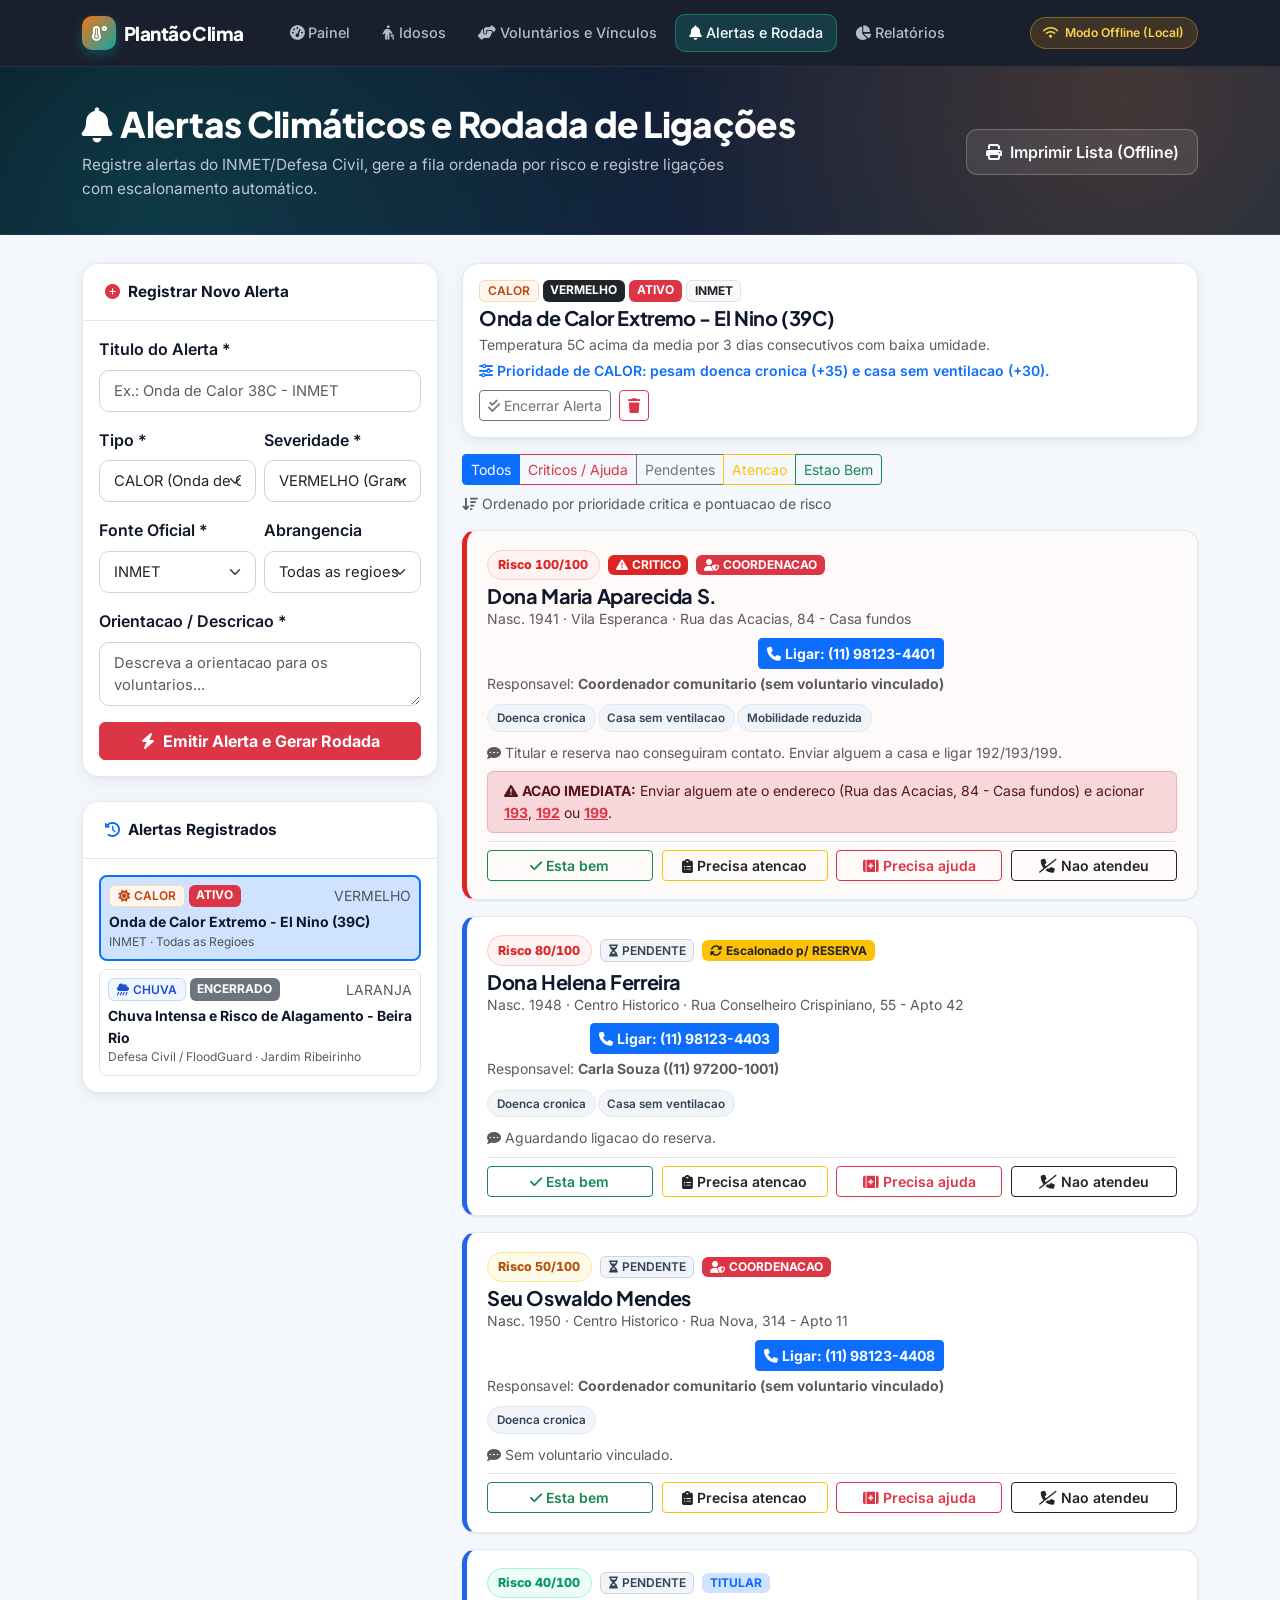
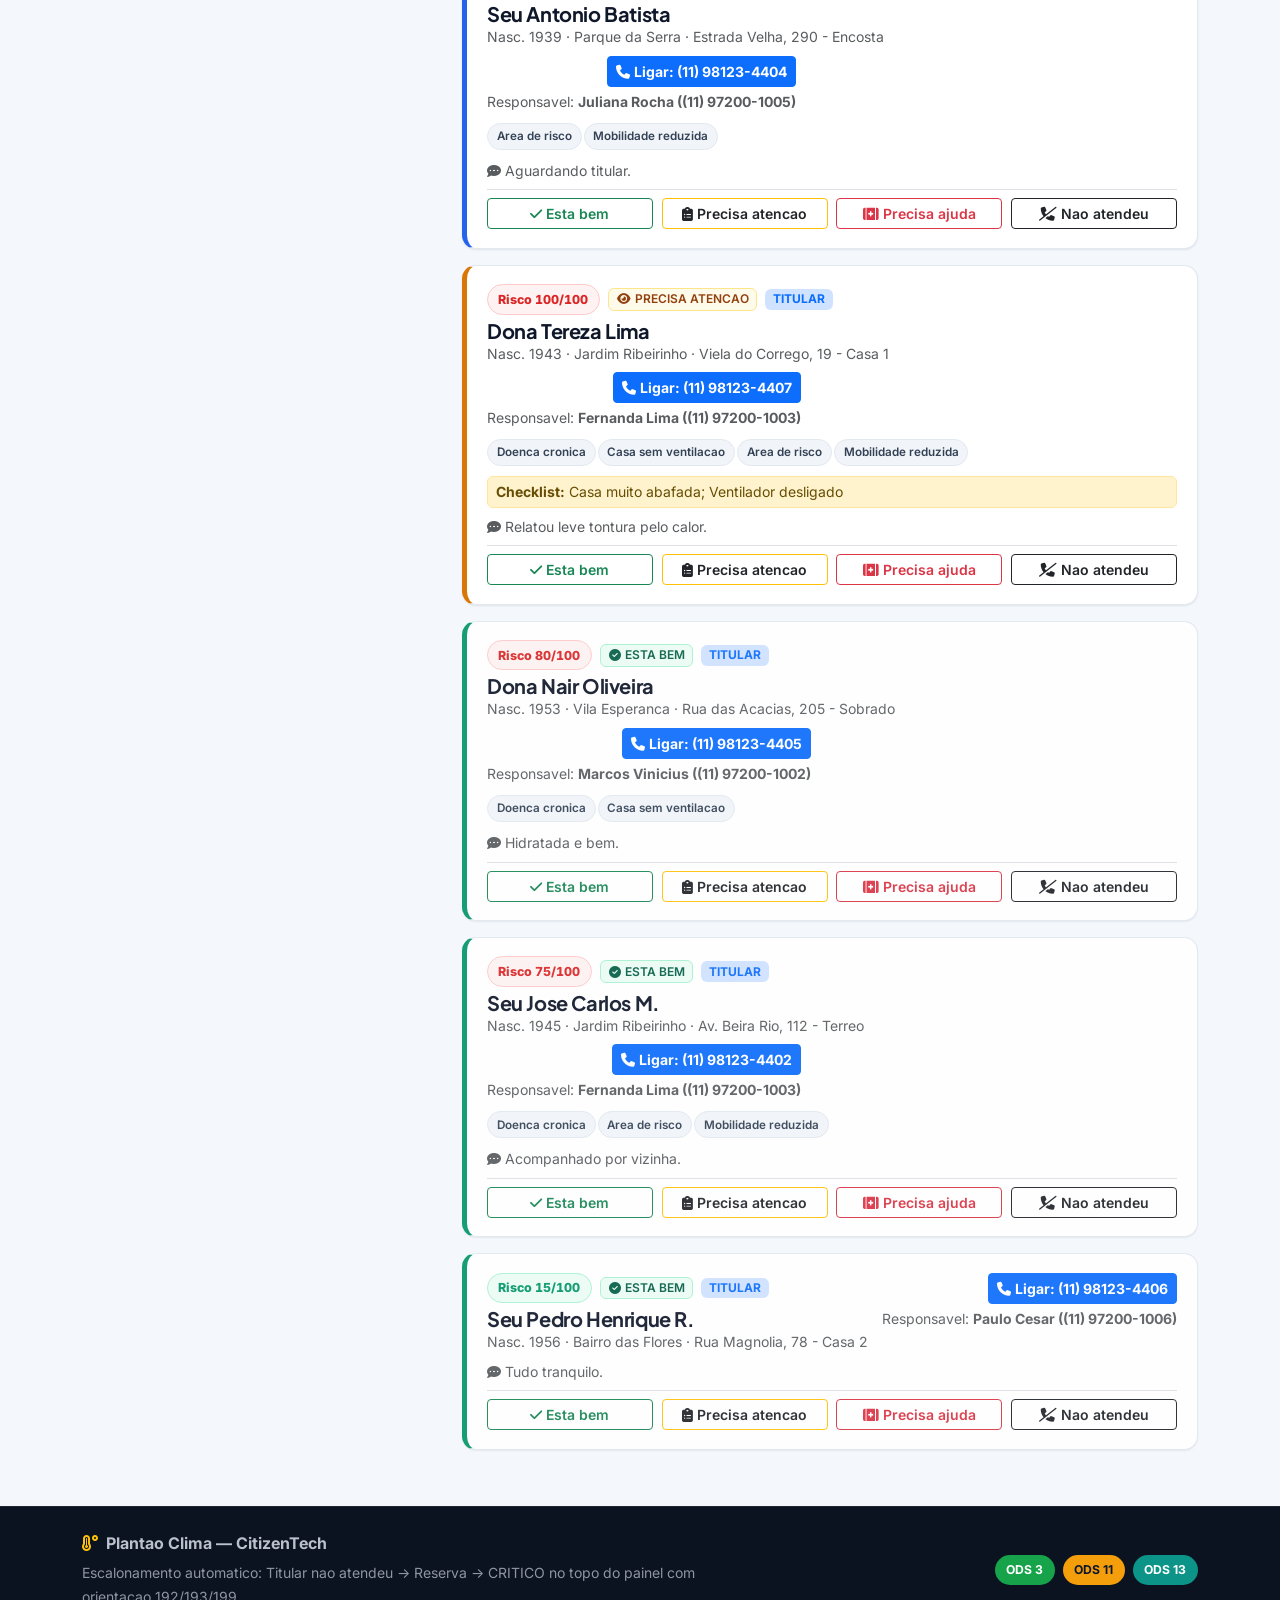
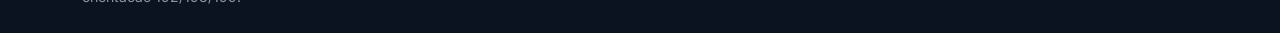
==== web/alertas.html @ 48aa3c32 "feat: MVP Plantao Clima (CitizenTech - Java 17 + JDBC + H2 + Web responsiva)" ====
<!DOCTYPE html>
<html lang="pt-BR">
<head>
    <meta charset="UTF-8">
    <meta name="viewport" content="width=device-width, initial-scale=1.0">
    <title>Alertas e Rodada de Ligações — Plantão Clima</title>
    <link rel="preconnect" href="https://fonts.googleapis.com">
    <link rel="preconnect" href="https://fonts.gstatic.com" crossorigin>
    <link href="https://fonts.googleapis.com/css2?family=Inter:wght@400;500;600;700&family=Plus+Jakarta+Sans:wght@700;800&display=swap" rel="stylesheet">
    <link href="https://cdn.jsdelivr.net/npm/bootstrap@5.3.3/dist/css/bootstrap.min.css" rel="stylesheet">
    <link href="https://cdnjs.cloudflare.com/ajax/libs/font-awesome/6.5.2/css/all.min.css" rel="stylesheet">
    <link href="css/styles.css" rel="stylesheet">
</head>
<body>
    <header>
        <nav class="navbar navbar-expand-lg navbar-dark pc-navbar sticky-top" aria-label="Navegação principal">
            <div class="container">
                <a class="navbar-brand d-flex align-items-center gap-2" href="index.html">
                    <span class="brand-mark"><i class="fas fa-temperature-high"></i></span>
                    <span>Plantão Clima</span>
                </a>
                <button class="navbar-toggler" type="button" data-bs-toggle="collapse" data-bs-target="#mainNav" aria-controls="mainNav" aria-expanded="false" aria-label="Abrir menu">
                    <span class="navbar-toggler-icon"></span>
                </button>
                <div class="collapse navbar-collapse" id="mainNav">
                    <ul class="navbar-nav me-auto ms-lg-3 gap-1">
                        <li class="nav-item"><a class="nav-link" href="index.html"><i class="fas fa-gauge-high me-1"></i>Painel</a></li>
                        <li class="nav-item"><a class="nav-link" href="idosos.html"><i class="fas fa-person-cane me-1"></i>Idosos</a></li>
                        <li class="nav-item"><a class="nav-link" href="voluntarios.html"><i class="fas fa-hands-helping me-1"></i>Voluntários e Vínculos</a></li>
                        <li class="nav-item"><a class="nav-link active" href="alertas.html"><i class="fas fa-bell me-1"></i>Alertas e Rodada</a></li>
                        <li class="nav-item"><a class="nav-link" href="relatorios.html"><i class="fas fa-chart-pie me-1"></i>Relatórios</a></li>
                    </ul>
                    <span id="connectionStatus" class="connection-pill offline mt-2 mt-lg-0">
                        <i class="fas fa-circle-notch fa-spin"></i> Conectando...
                    </span>
                </div>
            </div>
        </nav>
    </header>

    <section class="pc-page-header">
        <div class="container">
            <div class="d-flex flex-wrap justify-content-between align-items-center gap-3">
                <div>
                    <h1><i class="fas fa-bell me-2"></i>Alertas Climáticos e Rodada de Ligações</h1>
                    <p>Registre alertas do INMET/Defesa Civil, gere a fila ordenada por risco e registre ligações com escalonamento automático.</p>
                </div>
                <button type="button" class="btn btn-pc-ghost no-print" onclick="window.print()">
                    <i class="fas fa-print me-2"></i>Imprimir Lista (Offline)
                </button>
            </div>
        </div>
    </section>

    <main class="container">
        <div id="feedbackAlertas" class="feedback-zone"></div>

        <div class="row g-4">
            <!-- Coluna Esquerda: Criar Alerta + Historico de Alertas -->
            <aside class="col-lg-4 no-print" aria-label="Cadastro e selecao de alertas">
                <div class="pc-card mb-4">
                    <div class="pc-card-header">
                        <span><i class="fas fa-plus-circle text-danger me-2"></i>Registrar Novo Alerta</span>
                    </div>
                    <form id="formAlerta" class="p-3" novalidate>
                        <div class="mb-3">
                            <label for="alertaTitulo" class="form-label fw-semibold">Titulo do Alerta *</label>
                            <input type="text" class="form-control" id="alertaTitulo" required minlength="5" placeholder="Ex.: Onda de Calor 38C - INMET">
                            <div class="invalid-feedback">Informe um titulo (minimo 5 caracteres).</div>
                        </div>

                        <div class="row g-2 mb-3">
                            <div class="col-6">
                                <label for="alertaTipo" class="form-label fw-semibold">Tipo *</label>
                                <select class="form-select" id="alertaTipo" required>
                                    <option value="CALOR">CALOR (Onda de Calor)</option>
                                    <option value="CHUVA">CHUVA (Chuva Forte)</option>
                                </select>
                            </div>
                            <div class="col-6">
                                <label for="alertaSeveridade" class="form-label fw-semibold">Severidade *</label>
                                <select class="form-select" id="alertaSeveridade" required>
                                    <option value="VERMELHO">VERMELHO (Grande Perigo)</option>
                                    <option value="LARANJA">LARANJA (Perigo)</option>
                                    <option value="AMARELO">AMARELO (Perigo Potencial)</option>
                                </select>
                            </div>
                        </div>

                        <div class="row g-2 mb-3">
                            <div class="col-6">
                                <label for="alertaFonte" class="form-label fw-semibold">Fonte Oficial *</label>
                                <select class="form-select" id="alertaFonte" required>
                                    <option value="INMET">INMET</option>
                                    <option value="Defesa Civil">Defesa Civil</option>
                                    <option value="CEMADEN">CEMADEN</option>
                                    <option value="Defesa Civil / FloodGuard">FloodGuard / Sensores</option>
                                </select>
                            </div>
                            <div class="col-6">
                                <label for="alertaRegiao" class="form-label fw-semibold">Abrangencia</label>
                                <select class="form-select" id="alertaRegiao">
                                    <option value="">Todas as regioes</option>
                                </select>
                            </div>
                        </div>

                        <div class="mb-3">
                            <label for="alertaDescricao" class="form-label fw-semibold">Orientacao / Descricao *</label>
                            <textarea class="form-control" id="alertaDescricao" rows="2" required minlength="10" placeholder="Descreva a orientacao para os voluntarios..."></textarea>
                            <div class="invalid-feedback">Informe a descricao (minimo 10 caracteres).</div>
                        </div>

                        <button type="submit" class="btn btn-danger w-100 fw-bold">
                            <i class="fas fa-bolt me-2"></i>Emitir Alerta e Gerar Rodada
                        </button>
                    </form>
                </div>

                <div class="pc-card">
                    <div class="pc-card-header">
                        <span><i class="fas fa-clock-rotate-left me-2 text-primary"></i>Alertas Registrados</span>
                    </div>
                    <div id="listaAlertas" class="p-3 d-flex flex-column gap-2">
                        <div class="text-muted text-center py-3">Carregando alertas...</div>
                    </div>
                </div>
            </aside>

            <!-- Coluna Principal: Rodada de Ligacoes -->
            <section class="col-lg-8" aria-label="Rodada de ligacoes ordenada por risco">
                <div class="pc-card mb-3 p-3" id="cabecalhoRodada">
                    <div class="text-muted">Selecione um alerta para visualizar a rodada de ligacoes.</div>
                </div>

                <div class="d-flex flex-wrap justify-content-between align-items-center gap-2 mb-3 no-print">
                    <div class="btn-group btn-group-sm" role="group" aria-label="Filtro de status da rodada">
                        <button type="button" class="btn btn-outline-primary active" data-filtro="TODOS">Todos</button>
                        <button type="button" class="btn btn-outline-danger" data-filtro="CRITICOS">Criticos / Ajuda</button>
                        <button type="button" class="btn btn-outline-secondary" data-filtro="PENDENTE">Pendentes</button>
                        <button type="button" class="btn btn-outline-warning" data-filtro="PRECISA_ATENCAO">Atencao</button>
                        <button type="button" class="btn btn-outline-success" data-filtro="ESTA_BEM">Estao Bem</button>
                    </div>
                    <small class="text-muted"><i class="fas fa-arrow-down-wide-short me-1"></i>Ordenado por prioridade critica e pontuacao de risco</small>
                </div>

                <!-- Cabecalho exclusivo para impressao offline -->
                <div class="print-only mb-3 p-2 border border-dark rounded">
                    <strong>PLANTAO CLIMA — LISTA IMPRESSA PARA RODADA OFFLINE (SEM INTERNET)</strong><br>
                    <small>Emergencias: SAMU 192 | Bombeiros 193 | Defesa Civil 199 · Marque a situacao a caneta e atualize no painel assim que voltar a conexao.</small>
                </div>

                <div id="listaRodada" class="d-flex flex-column gap-3">
                    <div class="pc-card p-4 text-center text-muted">Carregando rodada de ligacoes...</div>
                </div>
            </section>
        </div>
    </main>

    <!-- Modal Checklist: Precisa de Atencao (Calor ou Chuva) -->
    <div class="modal fade" id="modalChecklist" tabindex="-1" aria-hidden="true">
        <div class="modal-dialog modal-dialog-centered">
            <div class="modal-content">
                <div class="modal-header bg-warning-subtle">
                    <h5 class="modal-title fw-bold" id="modalChecklistTitulo">
                        <i class="fas fa-clipboard-check text-warning me-2"></i>Checklist de Orientacao
                    </h5>
                    <button type="button" class="btn-close" data-bs-dismiss="modal" aria-label="Fechar"></button>
                </div>
                <form id="formChecklist">
                    <div class="modal-body">
                        <input type="hidden" id="chkIdChecagem">
                        <p class="small text-muted mb-3" id="chkSubtitulo"></p>
                        <div id="chkItensContainer" class="mb-3"></div>
                        <div class="mb-2">
                            <label for="chkObs" class="form-label fw-semibold">Observacao da ligacao</label>
                            <textarea class="form-control" id="chkObs" rows="2" placeholder="Ex.: Orientado a beber agua fresca; retornaremos em 1 hora."></textarea>
                        </div>
                    </div>
                    <div class="modal-footer">
                        <button type="button" class="btn btn-outline-secondary" data-bs-dismiss="modal">Cancelar</button>
                        <button type="submit" class="btn btn-warning fw-bold">Registrar "Precisa de Atencao"</button>
                    </div>
                </form>
            </div>
        </div>
    </div>

    <!-- Modal Emergencia: Precisa de Ajuda (192 / 193 / 199) -->
    <div class="modal fade" id="modalAjuda" tabindex="-1" aria-hidden="true">
        <div class="modal-dialog modal-dialog-centered">
            <div class="modal-content border-danger border-2">
                <div class="modal-header bg-danger text-white">
                    <h5 class="modal-title fw-bold">
                        <i class="fas fa-kit-medical me-2"></i>EMERGENCIA — Acione Ajuda Imediata
                    </h5>
                    <button type="button" class="btn-close btn-close-white" data-bs-dismiss="modal" aria-label="Fechar"></button>
                </div>
                <form id="formAjuda">
                    <div class="modal-body">
                        <input type="hidden" id="ajudaIdChecagem">
                        <div class="alert alert-danger fw-semibold">
                            Se o idoso relata falta de ar, dor no peito, desmaio, confusao mental ou agua entrando em casa, ligue agora:
                        </div>
                        <div class="d-grid gap-2 mb-3">
                            <a href="tel:192" class="btn btn-danger btn-lg fw-bold"><i class="fas fa-ambulance me-2"></i>LIGAR 192 — SAMU (Emergencia Medica)</a>
                            <a href="tel:193" class="btn btn-warning btn-lg fw-bold text-dark"><i class="fas fa-fire-extinguisher me-2"></i>LIGAR 193 — Corpo de Bombeiros</a>
                            <a href="tel:199" class="btn btn-dark btn-lg fw-bold"><i class="fas fa-shield-halved me-2"></i>LIGAR 199 — Defesa Civil</a>
                        </div>
                        <p class="small mb-2" id="ajudaEnderecoResumo"></p>
                        <div class="mb-2">
                            <label for="ajudaObs" class="form-label fw-semibold">Descreva o ocorrido para a coordenacao *</label>
                            <textarea class="form-control" id="ajudaObs" rows="2" required placeholder="Ex.: Relatou tontura forte e falta de ar; SAMU 192 acionado."></textarea>
                        </div>
                    </div>
                    <div class="modal-footer">
                        <button type="button" class="btn btn-outline-secondary" data-bs-dismiss="modal">Voltar</button>
                        <button type="submit" class="btn btn-danger fw-bold">Confirmar Registro de Ajuda</button>
                    </div>
                </form>
            </div>
        </div>
    </div>

    <footer class="pc-footer py-4">
        <div class="container">
            <div class="row g-3 align-items-center">
                <div class="col-md-7">
                    <div class="fw-bold mb-1"><i class="fas fa-temperature-high text-warning me-2"></i>Plantao Clima — CitizenTech</div>
                    <small class="opacity-75">Escalonamento automatico: Titular nao atendeu &rarr; Reserva &rarr; CRITICO no topo do painel com orientacao 192/193/199.</small>
                </div>
                <div class="col-md-5 text-md-end d-flex flex-wrap gap-2 justify-content-md-end">
                    <span class="ods-badge ods-3">ODS 3</span>
                    <span class="ods-badge ods-11">ODS 11</span>
                    <span class="ods-badge ods-13">ODS 13</span>
                </div>
            </div>
        </div>
    </footer>

    <script src="https://cdn.jsdelivr.net/npm/bootstrap@5.3.3/dist/js/bootstrap.bundle.min.js"></script>
    <script src="js/api.js"></script>
    <script src="js/alertas.js"></script>
</body>
</html>
---- web/css/styles.css ----
/* ==========================================================================
   Plantão Clima — CitizenTech Design System (Modern CivicTech UI)
   Tipografia: Plus Jakarta Sans + Inter | Layout Responsivo + Impressão Offline
   ========================================================================== */

:root {
    --pc-bg: #f4f7fb;
    --pc-surface: #ffffff;
    --pc-surface-soft: #f8fafc;
    --pc-border: #e2e8f0;
    --pc-border-strong: #cbd5e1;

    --pc-slate-950: #0b1220;
    --pc-slate-900: #0f172a;
    --pc-slate-800: #1e293b;
    --pc-slate-700: #334155;
    --pc-slate-500: #64748b;
    --pc-slate-400: #94a3b8;

    --pc-brand: #0ea5a4;
    --pc-brand-dark: #0f766e;
    --pc-brand-soft: #ccfbf1;

    --pc-accent: #2563eb;
    --pc-accent-soft: #eff6ff;

    --pc-heat: #ea580c;
    --pc-heat-bg: #fff7ed;
    --pc-heat-border: #fed7aa;

    --pc-rain: #2563eb;
    --pc-rain-bg: #eff6ff;
    --pc-rain-border: #bfdbfe;

    --pc-critical: #dc2626;
    --pc-critical-dark: #991b1b;
    --pc-critical-bg: #fef2f2;
    --pc-critical-border: #fecaca;

    --pc-ok: #059669;
    --pc-ok-bg: #ecfdf5;
    --pc-ok-border: #a7f3d0;

    --pc-warn: #d97706;
    --pc-warn-bg: #fffbeb;
    --pc-warn-border: #fde68a;

    --pc-radius: 16px;
    --pc-radius-sm: 10px;
    --pc-shadow-sm: 0 1px 2px rgba(15, 23, 42, 0.05), 0 1px 3px rgba(15, 23, 42, 0.04);
    --pc-shadow: 0 4px 18px rgba(15, 23, 42, 0.06), 0 1px 3px rgba(15, 23, 42, 0.04);
    --pc-shadow-hover: 0 12px 28px rgba(15, 23, 42, 0.10), 0 2px 6px rgba(15, 23, 42, 0.05);
}

* {
    box-sizing: border-box;
}

body {
    font-family: 'Inter', -apple-system, BlinkMacSystemFont, 'Segoe UI', Roboto, sans-serif;
    background-color: var(--pc-bg);
    color: var(--pc-slate-900);
    min-height: 100vh;
    display: flex;
    flex-direction: column;
    line-height: 1.55;
    -webkit-font-smoothing: antialiased;
}

h1, h2, h3, h4, h5, .navbar-brand, .kpi-value {
    font-family: 'Plus Jakarta Sans', 'Inter', -apple-system, sans-serif;
    letter-spacing: -0.02em;
}

main {
    flex: 1;
}

/* ==========================================================================
   NAVBAR — Dark Slate Glass
   ========================================================================== */
.pc-navbar {
    background: rgba(11, 18, 32, 0.94);
    backdrop-filter: blur(12px);
    -webkit-backdrop-filter: blur(12px);
    border-bottom: 1px solid rgba(255, 255, 255, 0.08);
    padding: 0.7rem 0;
}

.pc-navbar .navbar-brand {
    font-weight: 800;
    font-size: 1.18rem;
    color: #ffffff !important;
    letter-spacing: -0.03em;
}

.brand-mark {
    width: 34px;
    height: 34px;
    border-radius: 10px;
    background: linear-gradient(135deg, #f97316 0%, #0ea5a4 100%);
    display: inline-flex;
    align-items: center;
    justify-content: center;
    color: #ffffff;
    font-size: 0.95rem;
    box-shadow: 0 4px 12px rgba(14, 165, 164, 0.35);
}

.pc-navbar .nav-link {
    color: rgba(226, 232, 240, 0.78) !important;
    font-weight: 500;
    font-size: 0.9rem;
    border-radius: 10px;
    padding: 0.48rem 0.88rem !important;
    transition: all 0.18s ease;
}

.pc-navbar .nav-link:hover {
    color: #ffffff !important;
    background-color: rgba(255, 255, 255, 0.08);
}

.pc-navbar .nav-link.active {
    color: #ffffff !important;
    background: rgba(14, 165, 164, 0.22);
    box-shadow: inset 0 0 0 1px rgba(45, 212, 191, 0.35);
}

/* Status Pill */
.connection-pill {
    font-size: 0.76rem;
    font-weight: 600;
    padding: 0.34rem 0.8rem;
    border-radius: 999px;
    display: inline-flex;
    align-items: center;
    gap: 0.42rem;
    white-space: nowrap;
}

.connection-pill.online {
    background: rgba(16, 185, 129, 0.14);
    color: #6ee7b7;
    border: 1px solid rgba(52, 211, 153, 0.35);
}

.connection-pill.offline {
    background: rgba(245, 158, 11, 0.16);
    color: #fcd34d;
    border: 1px solid rgba(251, 191, 36, 0.35);
}

/* ==========================================================================
   HERO / HEADER — Atmospheric Dark Climate-Tech
   ========================================================================== */
.pc-page-header {
    background:
        radial-gradient(circle at 88% 18%, rgba(249, 115, 22, 0.22) 0%, transparent 42%),
        radial-gradient(circle at 12% 85%, rgba(14, 165, 164, 0.24) 0%, transparent 46%),
        linear-gradient(135deg, #0b1220 0%, #13223b 58%, #0f2942 100%);
    color: #ffffff;
    padding: 2.25rem 0 2.1rem;
    margin-bottom: 1.75rem;
    border-bottom: 1px solid rgba(255, 255, 255, 0.08);
}

.pc-hero-pill {
    display: inline-flex;
    align-items: center;
    gap: 0.45rem;
    font-size: 0.76rem;
    font-weight: 600;
    color: #99f6e4;
    background: rgba(14, 165, 164, 0.16);
    border: 1px solid rgba(45, 212, 191, 0.32);
    padding: 0.32rem 0.78rem;
    border-radius: 999px;
    margin-bottom: 0.85rem;
}

.pc-page-header h1 {
    font-weight: 800;
    font-size: clamp(1.55rem, 2.8vw, 2.2rem);
    margin-bottom: 0.45rem;
    line-height: 1.2;
}

.pc-page-header p {
    color: rgba(226, 232, 240, 0.82);
    font-size: 0.96rem;
    margin-bottom: 0;
    max-width: 660px;
}

/* Botões refinados */
.btn-pc-primary {
    background: linear-gradient(135deg, #0ea5a4 0%, #0d9488 100%);
    color: #ffffff;
    border: none;
    font-weight: 700;
    border-radius: 11px;
    padding: 0.62rem 1.2rem;
    box-shadow: 0 6px 18px rgba(14, 165, 164, 0.28);
    transition: transform 0.16s ease, box-shadow 0.16s ease;
}

.btn-pc-primary:hover {
    color: #ffffff;
    transform: translateY(-1px);
    box-shadow: 0 8px 22px rgba(14, 165, 164, 0.38);
}

.btn-pc-ghost {
    background: rgba(255, 255, 255, 0.09);
    color: #f8fafc;
    border: 1px solid rgba(255, 255, 255, 0.22);
    font-weight: 600;
    border-radius: 11px;
    padding: 0.62rem 1.15rem;
    transition: background-color 0.16s ease;
}

.btn-pc-ghost:hover {
    background: rgba(255, 255, 255, 0.16);
    color: #ffffff;
}

/* ==========================================================================
   CARDS & SURFACES
   ========================================================================== */
.pc-card {
    background: var(--pc-surface);
    border: 1px solid var(--pc-border);
    border-radius: var(--pc-radius);
    box-shadow: var(--pc-shadow);
    overflow: hidden;
}

.pc-card-header {
    padding: 1rem 1.35rem;
    border-bottom: 1px solid var(--pc-border);
    background: #ffffff;
    font-weight: 700;
    font-size: 0.96rem;
    color: var(--pc-slate-900);
    display: flex;
    align-items: center;
    justify-content: space-between;
    gap: 0.75rem;
    flex-wrap: wrap;
}

/* ==========================================================================
   BANNER CRÍTICO — Elegante, compacto, alto impacto sem poluição visual
   ========================================================================== */
.critical-panel {
    background: var(--pc-surface);
    border: 1px solid var(--pc-critical-border);
    border-left: 5px solid var(--pc-critical);
    border-radius: var(--pc-radius);
    box-shadow: 0 8px 28px rgba(220, 38, 38, 0.10);
    overflow: hidden;
}

.critical-panel-head {
    background: linear-gradient(90deg, #fef2f2 0%, #fff7f7 100%);
    border-bottom: 1px solid var(--pc-critical-border);
    padding: 0.95rem 1.35rem;
    display: flex;
    flex-wrap: wrap;
    justify-content: space-between;
    align-items: center;
    gap: 0.85rem;
}

.pulse-dot {
    width: 10px;
    height: 10px;
    border-radius: 50%;
    background: var(--pc-critical);
    display: inline-block;
    box-shadow: 0 0 0 0 rgba(220, 38, 38, 0.65);
    animation: criticalPulse 1.8s infinite;
}

@keyframes criticalPulse {
    0% { box-shadow: 0 0 0 0 rgba(220, 38, 38, 0.65); }
    70% { box-shadow: 0 0 0 9px rgba(220, 38, 38, 0); }
    100% { box-shadow: 0 0 0 0 rgba(220, 38, 38, 0); }
}

.critical-case-row {
    background: #fffafa;
    border: 1px solid #fee2e2;
    border-radius: 12px;
    padding: 1rem 1.15rem;
    transition: border-color 0.18s ease, box-shadow 0.18s ease;
}

.critical-case-row:hover {
    border-color: #fca5a5;
    box-shadow: 0 4px 14px rgba(220, 38, 38, 0.08);
}

.emergency-pill {
    font-size: 0.8rem;
    font-weight: 700;
    padding: 0.42rem 0.8rem;
    border-radius: 9px;
    display: inline-flex;
    align-items: center;
    gap: 0.38rem;
    text-decoration: none;
    transition: transform 0.15s ease;
}

.emergency-pill:hover {
    transform: translateY(-1px);
}

.emergency-pill.samu {
    background: #dc2626;
    color: #ffffff;
}

.emergency-pill.bombeiros {
    background: #f59e0b;
    color: #111827;
}

.emergency-pill.defesa {
    background: #1e293b;
    color: #ffffff;
}

/* ==========================================================================
   KPI BENTO CARDS
   ========================================================================== */
.kpi-card {
    background: var(--pc-surface);
    border: 1px solid var(--pc-border);
    border-radius: var(--pc-radius);
    padding: 1.15rem 1.25rem;
    box-shadow: var(--pc-shadow-sm);
    height: 100%;
    position: relative;
    transition: transform 0.2s ease, box-shadow 0.2s ease, border-color 0.2s ease;
}

.kpi-card:hover {
    transform: translateY(-3px);
    box-shadow: var(--pc-shadow-hover);
    border-color: var(--pc-border-strong);
}

.kpi-label {
    font-size: 0.75rem;
    font-weight: 700;
    text-transform: uppercase;
    letter-spacing: 0.04em;
    color: var(--pc-slate-500);
    margin-bottom: 0.35rem;
}

.kpi-value {
    font-size: 1.85rem;
    font-weight: 800;
    line-height: 1.1;
    font-variant-numeric: tabular-nums;
    margin-bottom: 0.25rem;
}

.kpi-sub {
    font-size: 0.78rem;
    color: var(--pc-slate-500);
}

.kpi-icon {
    width: 42px;
    height: 42px;
    border-radius: 12px;
    display: flex;
    align-items: center;
    justify-content: center;
    font-size: 1.1rem;
    flex-shrink: 0;
}

/* ==========================================================================
   MAPA TERRITORIAL DE RISCO (Módulo FloodGuard)
   ========================================================================== */
.region-grid {
    display: grid;
    grid-template-columns: repeat(auto-fill, minmax(215px, 1fr));
    gap: 0.9rem;
}

.region-tile {
    background: #ffffff;
    border-radius: 14px;
    padding: 1rem;
    border: 1px solid var(--pc-border);
    border-top: 4px solid var(--pc-ok);
    cursor: pointer;
    transition: transform 0.18s ease, box-shadow 0.18s ease, border-color 0.18s ease;
}

.region-tile:hover {
    transform: translateY(-3px);
    box-shadow: var(--pc-shadow-hover);
}

.region-tile.level-critical {
    border-top-color: var(--pc-critical);
    background: linear-gradient(180deg, #fff8f8 0%, #ffffff 45%);
}

.region-tile.level-warning {
    border-top-color: var(--pc-warn);
    background: linear-gradient(180deg, #fffdf5 0%, #ffffff 45%);
}

.region-tile.level-safe {
    border-top-color: var(--pc-ok);
    background: linear-gradient(180deg, #f4fdf9 0%, #ffffff 45%);
}

/* ==========================================================================
   BADGES, TAGS E PILLS
   ========================================================================== */
.badge-calor {
    background-color: var(--pc-heat-bg);
    color: #c2410c;
    border: 1px solid var(--pc-heat-border);
    font-weight: 600;
}

.badge-chuva {
    background-color: var(--pc-rain-bg);
    color: #1d4ed8;
    border: 1px solid var(--pc-rain-border);
    font-weight: 600;
}

.badge-critico {
    background-color: var(--pc-critical);
    color: #ffffff;
    font-weight: 700;
}

.badge-ajuda {
    background-color: #ea580c;
    color: #ffffff;
    font-weight: 700;
}

.badge-atencao {
    background-color: var(--pc-warn-bg);
    color: #92400e;
    border: 1px solid var(--pc-warn-border);
    font-weight: 600;
}

.badge-ok {
    background-color: var(--pc-ok-bg);
    color: #065f46;
    border: 1px solid var(--pc-ok-border);
    font-weight: 600;
}

.badge-pendente {
    background-color: #f1f5f9;
    color: #334155;
    border: 1px solid #cbd5e1;
    font-weight: 600;
}

.risk-pill {
    font-weight: 800;
    font-size: 0.78rem;
    padding: 0.28rem 0.65rem;
    border-radius: 999px;
    display: inline-block;
    font-variant-numeric: tabular-nums;
}

.risk-pill.high {
    background: var(--pc-critical-bg);
    color: var(--pc-critical);
    border: 1px solid var(--pc-critical-border);
}

.risk-pill.medium {
    background: var(--pc-warn-bg);
    color: #b45309;
    border: 1px solid var(--pc-warn-border);
}

.risk-pill.low {
    background: var(--pc-ok-bg);
    color: var(--pc-ok);
    border: 1px solid var(--pc-ok-border);
}

.vuln-tag {
    font-size: 0.73rem;
    font-weight: 600;
    padding: 0.22rem 0.55rem;
    border-radius: 999px;
    background: #f1f5f9;
    color: var(--pc-slate-700);
    border: 1px solid #e2e8f0;
    display: inline-block;
    margin: 2px 2px 2px 0;
}

/* ==========================================================================
   RODADA DE LIGAÇÕES
   ========================================================================== */
.call-card {
    background: var(--pc-surface);
    border: 1px solid var(--pc-border);
    border-left: 5px solid var(--pc-accent);
    border-radius: 14px;
    padding: 1.15rem 1.25rem;
    box-shadow: var(--pc-shadow-sm);
    transition: box-shadow 0.2s ease, transform 0.2s ease;
}

.call-card:hover {
    box-shadow: var(--pc-shadow);
}

.call-card.status-CRITICO {
    border-left-color: var(--pc-critical);
    background: #fffafa;
}

.call-card.status-PRECISA_AJUDA {
    border-left-color: #ea580c;
    background: #fffaf5;
}

.call-card.status-PRECISA_ATENCAO {
    border-left-color: var(--pc-warn);
}

.call-card.status-ESTA_BEM {
    border-left-color: var(--pc-ok);
    opacity: 0.92;
}

.call-action-grid {
    display: grid;
    grid-template-columns: repeat(4, 1fr);
    gap: 0.55rem;
}

@media (max-width: 768px) {
    .call-action-grid {
        grid-template-columns: repeat(2, 1fr);
    }
}

/* Forms & Tables */
.form-control, .form-select {
    border-radius: 10px;
    border-color: var(--pc-border-strong);
    padding: 0.56rem 0.85rem;
    font-size: 0.92rem;
}

.form-control:focus, .form-select:focus {
    border-color: var(--pc-brand);
    box-shadow: 0 0 0 3px rgba(14, 165, 164, 0.16);
}

.table th {
    font-size: 0.74rem;
    font-weight: 700;
    text-transform: uppercase;
    letter-spacing: 0.04em;
    color: var(--pc-slate-500);
    background-color: #f8fafc;
    border-bottom-color: var(--pc-border);
    padding-top: 0.85rem;
    padding-bottom: 0.85rem;
}

.table td {
    padding-top: 0.85rem;
    padding-bottom: 0.85rem;
    border-bottom-color: #f1f5f9;
}

/* Step Cards */
.step-card {
    background: #f8fafc;
    border: 1px solid var(--pc-border);
    border-radius: 12px;
    padding: 1rem;
    height: 100%;
    transition: border-color 0.2s ease, background-color 0.2s ease;
}

.step-card:hover {
    background: #ffffff;
    border-color: var(--pc-brand);
}

.step-num {
    width: 28px;
    height: 28px;
    border-radius: 8px;
    font-size: 0.8rem;
    font-weight: 800;
    display: inline-flex;
    align-items: center;
    justify-content: center;
    margin-bottom: 0.55rem;
}

/* Feedback Banner */
.feedback-zone {
    position: sticky;
    top: 72px;
    z-index: 1020;
}

/* Footer */
.pc-footer {
    background-color: var(--pc-slate-950);
    color: rgba(226, 232, 240, 0.82);
    border-top: 1px solid rgba(255, 255, 255, 0.08);
    margin-top: 3.5rem;
}

.ods-badge {
    display: inline-flex;
    align-items: center;
    gap: 0.35rem;
    font-size: 0.76rem;
    font-weight: 700;
    padding: 0.32rem 0.72rem;
    border-radius: 999px;
    color: #ffffff;
}

.ods-3 { background-color: #16a34a; }
.ods-11 { background-color: #f59e0b; color: #0f172a; }
.ods-13 { background-color: #0d9488; }

/* ==========================================================================
   MODO IMPRESSÃO (Lista de Ligações Offline & Relatório UBS/Defesa Civil)
   ========================================================================== */
.print-only {
    display: none;
}

@media print {
    body {
        background: #ffffff !important;
        color: #000000 !important;
        font-size: 11pt;
    }

    .no-print,
    .pc-navbar,
    .pc-footer,
    .btn,
    .feedback-zone,
    .modal {
        display: none !important;
    }

    .print-only {
        display: block !important;
    }

    .pc-card,
    .call-card {
        box-shadow: none !important;
        border: 1px solid #999999 !important;
        break-inside: avoid;
        margin-bottom: 10px !important;
    }

    .pc-page-header {
        background: #ffffff !important;
        color: #000000 !important;
        border-bottom: 2px solid #000000;
        padding: 0.5rem 0 !important;
    }

    .pc-page-header p {
        color: #333333 !important;
    }
}
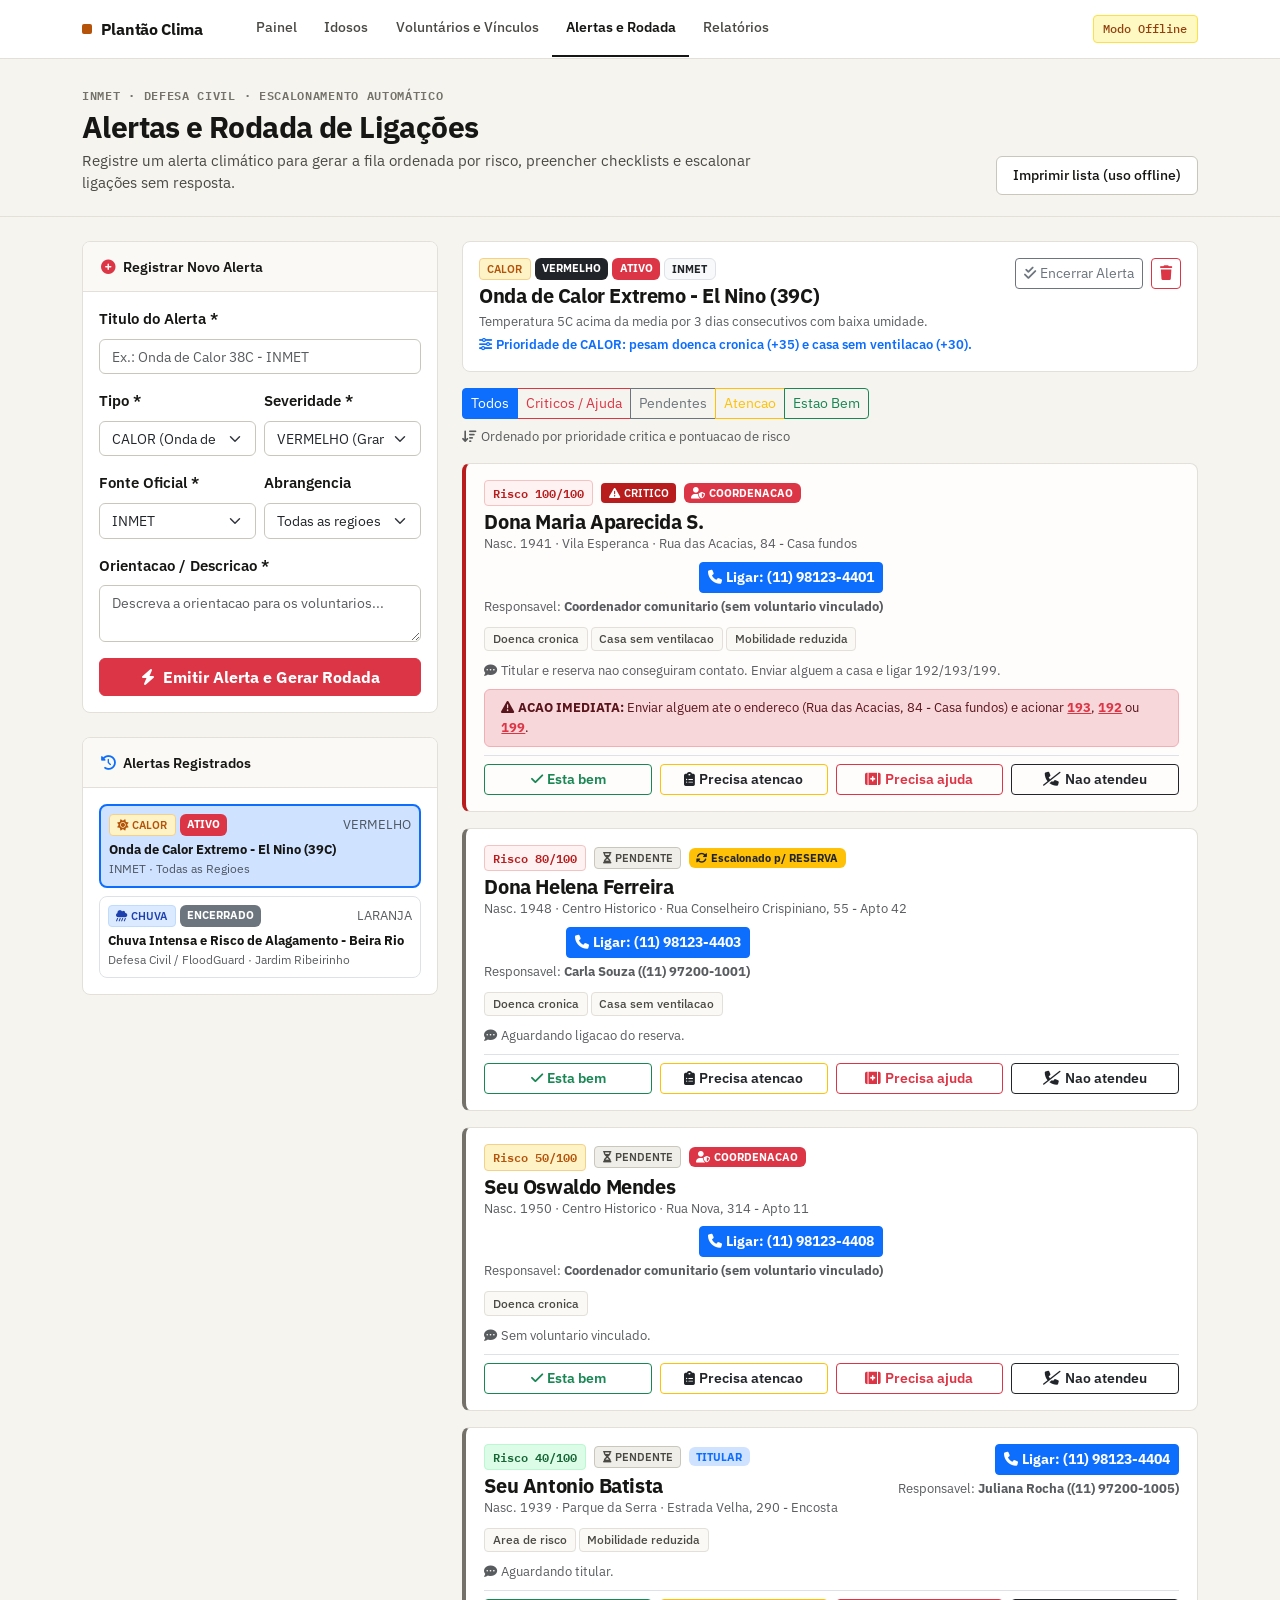
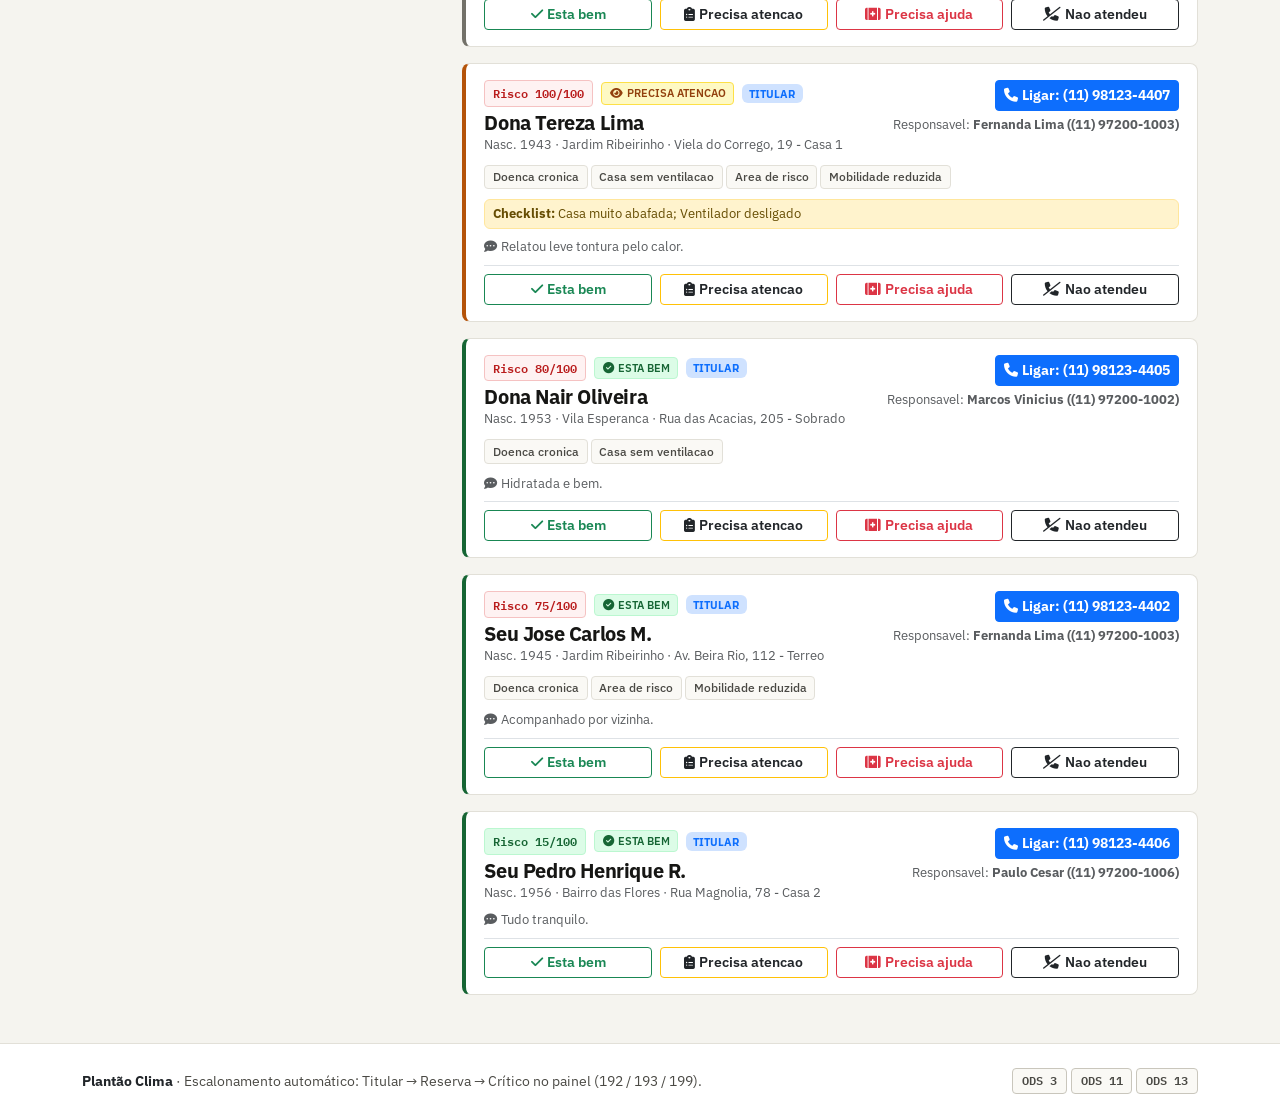
==== commit 2b5aa2fd: "style: interface operacional limpa (papel claro, IBM Plex, sem estetica generica)" ====
--- a/web/alertas.html
+++ b/web/alertas.html
@@ -6,33 +6,31 @@
     <title>Alertas e Rodada de Ligações — Plantão Clima</title>
     <link rel="preconnect" href="https://fonts.googleapis.com">
     <link rel="preconnect" href="https://fonts.gstatic.com" crossorigin>
-    <link href="https://fonts.googleapis.com/css2?family=Inter:wght@400;500;600;700&family=Plus+Jakarta+Sans:wght@700;800&display=swap" rel="stylesheet">
+    <link href="https://fonts.googleapis.com/css2?family=IBM+Plex+Mono:wght@500;600;700&family=IBM+Plex+Sans:wght@400;500;600;700&display=swap" rel="stylesheet">
     <link href="https://cdn.jsdelivr.net/npm/bootstrap@5.3.3/dist/css/bootstrap.min.css" rel="stylesheet">
     <link href="https://cdnjs.cloudflare.com/ajax/libs/font-awesome/6.5.2/css/all.min.css" rel="stylesheet">
     <link href="css/styles.css" rel="stylesheet">
 </head>
 <body>
     <header>
-        <nav class="navbar navbar-expand-lg navbar-dark pc-navbar sticky-top" aria-label="Navegação principal">
+        <nav class="navbar navbar-expand-lg pc-navbar sticky-top" aria-label="Navegação principal">
             <div class="container">
-                <a class="navbar-brand d-flex align-items-center gap-2" href="index.html">
-                    <span class="brand-mark"><i class="fas fa-temperature-high"></i></span>
+                <a class="navbar-brand" href="index.html">
+                    <span class="brand-dot" aria-hidden="true"></span>
                     <span>Plantão Clima</span>
                 </a>
                 <button class="navbar-toggler" type="button" data-bs-toggle="collapse" data-bs-target="#mainNav" aria-controls="mainNav" aria-expanded="false" aria-label="Abrir menu">
                     <span class="navbar-toggler-icon"></span>
                 </button>
                 <div class="collapse navbar-collapse" id="mainNav">
-                    <ul class="navbar-nav me-auto ms-lg-3 gap-1">
-                        <li class="nav-item"><a class="nav-link" href="index.html"><i class="fas fa-gauge-high me-1"></i>Painel</a></li>
-                        <li class="nav-item"><a class="nav-link" href="idosos.html"><i class="fas fa-person-cane me-1"></i>Idosos</a></li>
-                        <li class="nav-item"><a class="nav-link" href="voluntarios.html"><i class="fas fa-hands-helping me-1"></i>Voluntários e Vínculos</a></li>
-                        <li class="nav-item"><a class="nav-link active" href="alertas.html"><i class="fas fa-bell me-1"></i>Alertas e Rodada</a></li>
-                        <li class="nav-item"><a class="nav-link" href="relatorios.html"><i class="fas fa-chart-pie me-1"></i>Relatórios</a></li>
+                    <ul class="navbar-nav me-auto ms-lg-4">
+                        <li class="nav-item"><a class="nav-link" href="index.html">Painel</a></li>
+                        <li class="nav-item"><a class="nav-link" href="idosos.html">Idosos</a></li>
+                        <li class="nav-item"><a class="nav-link" href="voluntarios.html">Voluntários e Vínculos</a></li>
+                        <li class="nav-item"><a class="nav-link active" href="alertas.html">Alertas e Rodada</a></li>
+                        <li class="nav-item"><a class="nav-link" href="relatorios.html">Relatórios</a></li>
                     </ul>
-                    <span id="connectionStatus" class="connection-pill offline mt-2 mt-lg-0">
-                        <i class="fas fa-circle-notch fa-spin"></i> Conectando...
-                    </span>
+                    <span id="connectionStatus" class="connection-pill offline my-2 my-lg-0">Conectando...</span>
                 </div>
             </div>
         </nav>
@@ -40,13 +38,14 @@
 
     <section class="pc-page-header">
         <div class="container">
-            <div class="d-flex flex-wrap justify-content-between align-items-center gap-3">
+            <div class="d-flex flex-wrap justify-content-between align-items-end gap-3">
                 <div>
-                    <h1><i class="fas fa-bell me-2"></i>Alertas Climáticos e Rodada de Ligações</h1>
-                    <p>Registre alertas do INMET/Defesa Civil, gere a fila ordenada por risco e registre ligações com escalonamento automático.</p>
-                </div>
-                <button type="button" class="btn btn-pc-ghost no-print" onclick="window.print()">
-                    <i class="fas fa-print me-2"></i>Imprimir Lista (Offline)
+                    <div class="pc-kicker">INMET · Defesa Civil · Escalonamento Automático</div>
+                    <h1>Alertas e Rodada de Ligações</h1>
+                    <p>Registre um alerta climático para gerar a fila ordenada por risco, preencher checklists e escalonar ligações sem resposta.</p>
+                </div>
+                <button type="button" class="btn btn-paper no-print" onclick="window.print()">
+                    Imprimir lista (uso offline)
                 </button>
             </div>
         </div>
@@ -224,15 +223,14 @@
 
     <footer class="pc-footer py-4">
         <div class="container">
-            <div class="row g-3 align-items-center">
-                <div class="col-md-7">
-                    <div class="fw-bold mb-1"><i class="fas fa-temperature-high text-warning me-2"></i>Plantao Clima — CitizenTech</div>
-                    <small class="opacity-75">Escalonamento automatico: Titular nao atendeu &rarr; Reserva &rarr; CRITICO no topo do painel com orientacao 192/193/199.</small>
-                </div>
-                <div class="col-md-5 text-md-end d-flex flex-wrap gap-2 justify-content-md-end">
-                    <span class="ods-badge ods-3">ODS 3</span>
-                    <span class="ods-badge ods-11">ODS 11</span>
-                    <span class="ods-badge ods-13">ODS 13</span>
+            <div class="row g-2 align-items-center">
+                <div class="col-md-8">
+                    <strong class="text-dark">Plantão Clima</strong> · Escalonamento automático: Titular &rarr; Reserva &rarr; Crítico no painel (192 / 193 / 199).
+                </div>
+                <div class="col-md-4 text-md-end d-flex flex-wrap gap-1 justify-content-md-end">
+                    <span class="ods-badge">ODS 3</span>
+                    <span class="ods-badge">ODS 11</span>
+                    <span class="ods-badge">ODS 13</span>
                 </div>
             </div>
         </div>
--- a/web/css/styles.css
+++ b/web/css/styles.css
@@ -1,55 +1,45 @@
 /* ==========================================================================
-   Plantão Clima — CitizenTech Design System (Modern CivicTech UI)
-   Tipografia: Plus Jakarta Sans + Inter | Layout Responsivo + Impressão Offline
+   Plantão Clima — Interface Operacional Comunitária
+   Estética editorial/cívica limpa: papel claro, bordas 1px, sem excessos.
+   Tipografia: IBM Plex Sans + IBM Plex Mono
    ========================================================================== */
 
 :root {
-    --pc-bg: #f4f7fb;
-    --pc-surface: #ffffff;
-    --pc-surface-soft: #f8fafc;
-    --pc-border: #e2e8f0;
-    --pc-border-strong: #cbd5e1;
-
-    --pc-slate-950: #0b1220;
-    --pc-slate-900: #0f172a;
-    --pc-slate-800: #1e293b;
-    --pc-slate-700: #334155;
-    --pc-slate-500: #64748b;
-    --pc-slate-400: #94a3b8;
-
-    --pc-brand: #0ea5a4;
-    --pc-brand-dark: #0f766e;
-    --pc-brand-soft: #ccfbf1;
-
-    --pc-accent: #2563eb;
-    --pc-accent-soft: #eff6ff;
-
-    --pc-heat: #ea580c;
-    --pc-heat-bg: #fff7ed;
-    --pc-heat-border: #fed7aa;
-
-    --pc-rain: #2563eb;
-    --pc-rain-bg: #eff6ff;
-    --pc-rain-border: #bfdbfe;
-
-    --pc-critical: #dc2626;
-    --pc-critical-dark: #991b1b;
-    --pc-critical-bg: #fef2f2;
-    --pc-critical-border: #fecaca;
-
-    --pc-ok: #059669;
-    --pc-ok-bg: #ecfdf5;
-    --pc-ok-border: #a7f3d0;
-
-    --pc-warn: #d97706;
-    --pc-warn-bg: #fffbeb;
-    --pc-warn-border: #fde68a;
-
-    --pc-radius: 16px;
-    --pc-radius-sm: 10px;
-    --pc-shadow-sm: 0 1px 2px rgba(15, 23, 42, 0.05), 0 1px 3px rgba(15, 23, 42, 0.04);
-    --pc-shadow: 0 4px 18px rgba(15, 23, 42, 0.06), 0 1px 3px rgba(15, 23, 42, 0.04);
-    --pc-shadow-hover: 0 12px 28px rgba(15, 23, 42, 0.10), 0 2px 6px rgba(15, 23, 42, 0.05);
+    --bg-canvas: #f5f4ef;
+    --bg-surface: #ffffff;
+    --bg-subtle: #faf9f5;
+    --border: #e2e0d8;
+    --border-strong: #c9c6bc;
+
+    --ink: #161614;
+    --ink-secondary: #4a4944;
+    --ink-muted: #737169;
+
+    --accent: #161614;
+    --accent-hover: #2d2c28;
+
+    --calor: #b45309;
+    --calor-bg: #fef3c7;
+    --calor-border: #f5d08a;
+
+    --chuva: #1e40af;
+    --chuva-bg: #dbeafe;
+    --chuva-border: #bfdbfe;
+
+    --critico: #b91c1c;
+    --critico-bg: #fef2f2;
+    --critico-border: #f5c2c2;
+
+    --ok: #166534;
+    --ok-bg: #dcfce7;
+    --ok-border: #bbf7d0;
+
+    --warn: #92400e;
+    --warn-bg: #fef9c3;
+    --warn-border: #fde047;
+
+    --radius: 8px;
+    --radius-sm: 6px;
 }
 
 * {
@@ -57,193 +47,215 @@
 }
 
 body {
-    font-family: 'Inter', -apple-system, BlinkMacSystemFont, 'Segoe UI', Roboto, sans-serif;
-    background-color: var(--pc-bg);
-    color: var(--pc-slate-900);
+    font-family: 'IBM Plex Sans', -apple-system, BlinkMacSystemFont, 'Segoe UI', sans-serif;
+    background-color: var(--bg-canvas);
+    color: var(--ink);
     min-height: 100vh;
     display: flex;
     flex-direction: column;
-    line-height: 1.55;
+    font-size: 0.94rem;
+    line-height: 1.5;
     -webkit-font-smoothing: antialiased;
-}
-
-h1, h2, h3, h4, h5, .navbar-brand, .kpi-value {
-    font-family: 'Plus Jakarta Sans', 'Inter', -apple-system, sans-serif;
-    letter-spacing: -0.02em;
 }
 
 main {
     flex: 1;
 }
 
-/* ==========================================================================
-   NAVBAR — Dark Slate Glass
+h1, h2, h3, h4, h5 {
+    font-weight: 600;
+    letter-spacing: -0.02em;
+    color: var(--ink);
+}
+
+.mono {
+    font-family: 'IBM Plex Mono', ui-monospace, SFMono-Regular, Menlo, monospace;
+}
+
+/* ==========================================================================
+   NAVEGAÇÃO — Barra clara com abas sublinhadas (estilo sistema operacional real)
    ========================================================================== */
 .pc-navbar {
-    background: rgba(11, 18, 32, 0.94);
-    backdrop-filter: blur(12px);
-    -webkit-backdrop-filter: blur(12px);
-    border-bottom: 1px solid rgba(255, 255, 255, 0.08);
-    padding: 0.7rem 0;
+    background-color: var(--bg-surface);
+    border-bottom: 1px solid var(--border);
+    padding: 0;
+}
+
+.pc-navbar .container {
+    min-height: 58px;
 }
 
 .pc-navbar .navbar-brand {
-    font-weight: 800;
-    font-size: 1.18rem;
-    color: #ffffff !important;
-    letter-spacing: -0.03em;
-}
-
-.brand-mark {
-    width: 34px;
-    height: 34px;
-    border-radius: 10px;
-    background: linear-gradient(135deg, #f97316 0%, #0ea5a4 100%);
+    font-weight: 700;
+    font-size: 1rem;
+    color: var(--ink) !important;
+    letter-spacing: -0.02em;
     display: inline-flex;
     align-items: center;
-    justify-content: center;
-    color: #ffffff;
-    font-size: 0.95rem;
-    box-shadow: 0 4px 12px rgba(14, 165, 164, 0.35);
+    gap: 0.55rem;
+    padding: 0.9rem 0;
+}
+
+.brand-dot {
+    width: 10px;
+    height: 10px;
+    border-radius: 2px;
+    background-color: var(--calor);
+    display: inline-block;
 }
 
 .pc-navbar .nav-link {
-    color: rgba(226, 232, 240, 0.78) !important;
+    color: var(--ink-secondary) !important;
     font-weight: 500;
-    font-size: 0.9rem;
-    border-radius: 10px;
-    padding: 0.48rem 0.88rem !important;
-    transition: all 0.18s ease;
+    font-size: 0.88rem;
+    padding: 1.05rem 0.85rem !important;
+    border-bottom: 2px solid transparent;
+    border-radius: 0;
+    transition: color 0.15s ease, border-color 0.15s ease;
 }
 
 .pc-navbar .nav-link:hover {
-    color: #ffffff !important;
-    background-color: rgba(255, 255, 255, 0.08);
+    color: var(--ink) !important;
+    border-bottom-color: var(--border-strong);
 }
 
 .pc-navbar .nav-link.active {
-    color: #ffffff !important;
-    background: rgba(14, 165, 164, 0.22);
-    box-shadow: inset 0 0 0 1px rgba(45, 212, 191, 0.35);
-}
-
-/* Status Pill */
+    color: var(--ink) !important;
+    font-weight: 600;
+    border-bottom-color: var(--ink);
+}
+
+.pc-navbar .navbar-toggler {
+    border-color: var(--border-strong);
+    padding: 0.3rem 0.55rem;
+}
+
+.pc-navbar .navbar-toggler-icon {
+    filter: invert(1);
+    opacity: 0.75;
+}
+
+@media (max-width: 991px) {
+    .pc-navbar .nav-link {
+        padding: 0.65rem 0.4rem !important;
+        border-bottom: none;
+        border-left: 2px solid transparent;
+    }
+    .pc-navbar .nav-link.active {
+        border-left-color: var(--ink);
+        padding-left: 0.75rem !important;
+    }
+}
+
+/* Status do Banco */
 .connection-pill {
-    font-size: 0.76rem;
-    font-weight: 600;
-    padding: 0.34rem 0.8rem;
-    border-radius: 999px;
+    font-family: 'IBM Plex Mono', monospace;
+    font-size: 0.73rem;
+    font-weight: 500;
+    padding: 0.25rem 0.6rem;
+    border-radius: 4px;
     display: inline-flex;
     align-items: center;
-    gap: 0.42rem;
+    gap: 0.4rem;
     white-space: nowrap;
 }
 
 .connection-pill.online {
-    background: rgba(16, 185, 129, 0.14);
-    color: #6ee7b7;
-    border: 1px solid rgba(52, 211, 153, 0.35);
+    background: var(--ok-bg);
+    color: var(--ok);
+    border: 1px solid var(--ok-border);
 }
 
 .connection-pill.offline {
-    background: rgba(245, 158, 11, 0.16);
-    color: #fcd34d;
-    border: 1px solid rgba(251, 191, 36, 0.35);
-}
-
-/* ==========================================================================
-   HERO / HEADER — Atmospheric Dark Climate-Tech
+    background: var(--warn-bg);
+    color: var(--warn);
+    border: 1px solid var(--warn-border);
+}
+
+/* ==========================================================================
+   CABEÇALHO DE PÁGINA — Editorial limpo sobre o fundo claro
    ========================================================================== */
 .pc-page-header {
-    background:
-        radial-gradient(circle at 88% 18%, rgba(249, 115, 22, 0.22) 0%, transparent 42%),
-        radial-gradient(circle at 12% 85%, rgba(14, 165, 164, 0.24) 0%, transparent 46%),
-        linear-gradient(135deg, #0b1220 0%, #13223b 58%, #0f2942 100%);
+    background-color: var(--bg-canvas);
+    border-bottom: 1px solid var(--border);
+    padding: 1.75rem 0 1.35rem;
+    margin-bottom: 1.5rem;
+}
+
+.pc-kicker {
+    font-family: 'IBM Plex Mono', monospace;
+    font-size: 0.72rem;
+    font-weight: 600;
+    text-transform: uppercase;
+    letter-spacing: 0.06em;
+    color: var(--ink-muted);
+    margin-bottom: 0.35rem;
+}
+
+.pc-page-header h1 {
+    font-size: clamp(1.45rem, 2.5vw, 1.85rem);
+    font-weight: 700;
+    margin-bottom: 0.3rem;
+    color: var(--ink);
+}
+
+.pc-page-header p {
+    color: var(--ink-secondary);
+    font-size: 0.93rem;
+    margin-bottom: 0;
+    max-width: 680px;
+}
+
+/* Botões sóbrios */
+.btn-ink {
+    background-color: var(--ink);
     color: #ffffff;
-    padding: 2.25rem 0 2.1rem;
-    margin-bottom: 1.75rem;
-    border-bottom: 1px solid rgba(255, 255, 255, 0.08);
-}
-
-.pc-hero-pill {
-    display: inline-flex;
-    align-items: center;
-    gap: 0.45rem;
-    font-size: 0.76rem;
-    font-weight: 600;
-    color: #99f6e4;
-    background: rgba(14, 165, 164, 0.16);
-    border: 1px solid rgba(45, 212, 191, 0.32);
-    padding: 0.32rem 0.78rem;
-    border-radius: 999px;
-    margin-bottom: 0.85rem;
-}
-
-.pc-page-header h1 {
-    font-weight: 800;
-    font-size: clamp(1.55rem, 2.8vw, 2.2rem);
-    margin-bottom: 0.45rem;
-    line-height: 1.2;
-}
-
-.pc-page-header p {
-    color: rgba(226, 232, 240, 0.82);
-    font-size: 0.96rem;
-    margin-bottom: 0;
-    max-width: 660px;
-}
-
-/* Botões refinados */
-.btn-pc-primary {
-    background: linear-gradient(135deg, #0ea5a4 0%, #0d9488 100%);
+    border: 1px solid var(--ink);
+    font-weight: 500;
+    font-size: 0.88rem;
+    border-radius: var(--radius-sm);
+    padding: 0.5rem 1rem;
+}
+
+.btn-ink:hover {
+    background-color: var(--accent-hover);
+    border-color: var(--accent-hover);
     color: #ffffff;
-    border: none;
-    font-weight: 700;
-    border-radius: 11px;
-    padding: 0.62rem 1.2rem;
-    box-shadow: 0 6px 18px rgba(14, 165, 164, 0.28);
-    transition: transform 0.16s ease, box-shadow 0.16s ease;
-}
-
-.btn-pc-primary:hover {
-    color: #ffffff;
-    transform: translateY(-1px);
-    box-shadow: 0 8px 22px rgba(14, 165, 164, 0.38);
-}
-
-.btn-pc-ghost {
-    background: rgba(255, 255, 255, 0.09);
-    color: #f8fafc;
-    border: 1px solid rgba(255, 255, 255, 0.22);
-    font-weight: 600;
-    border-radius: 11px;
-    padding: 0.62rem 1.15rem;
-    transition: background-color 0.16s ease;
-}
-
-.btn-pc-ghost:hover {
-    background: rgba(255, 255, 255, 0.16);
-    color: #ffffff;
-}
-
-/* ==========================================================================
-   CARDS & SURFACES
+}
+
+.btn-paper {
+    background-color: var(--bg-surface);
+    color: var(--ink);
+    border: 1px solid var(--border-strong);
+    font-weight: 500;
+    font-size: 0.88rem;
+    border-radius: var(--radius-sm);
+    padding: 0.5rem 1rem;
+}
+
+.btn-paper:hover {
+    background-color: var(--bg-subtle);
+    border-color: var(--ink);
+    color: var(--ink);
+}
+
+/* ==========================================================================
+   SUPERFÍCIES E PAINÉIS (flat, hairline 1px)
    ========================================================================== */
 .pc-card {
-    background: var(--pc-surface);
-    border: 1px solid var(--pc-border);
-    border-radius: var(--pc-radius);
-    box-shadow: var(--pc-shadow);
+    background: var(--bg-surface);
+    border: 1px solid var(--border);
+    border-radius: var(--radius);
     overflow: hidden;
 }
 
 .pc-card-header {
-    padding: 1rem 1.35rem;
-    border-bottom: 1px solid var(--pc-border);
-    background: #ffffff;
-    font-weight: 700;
-    font-size: 0.96rem;
-    color: var(--pc-slate-900);
+    padding: 0.85rem 1.15rem;
+    border-bottom: 1px solid var(--border);
+    background: var(--bg-subtle);
+    font-weight: 600;
+    font-size: 0.9rem;
+    color: var(--ink);
     display: flex;
     align-items: center;
     justify-content: space-between;
@@ -252,309 +264,304 @@
 }
 
 /* ==========================================================================
-   BANNER CRÍTICO — Elegante, compacto, alto impacto sem poluição visual
-   ========================================================================== */
-.critical-panel {
-    background: var(--pc-surface);
-    border: 1px solid var(--pc-critical-border);
-    border-left: 5px solid var(--pc-critical);
-    border-radius: var(--pc-radius);
-    box-shadow: 0 8px 28px rgba(220, 38, 38, 0.10);
-    overflow: hidden;
-}
-
-.critical-panel-head {
-    background: linear-gradient(90deg, #fef2f2 0%, #fff7f7 100%);
-    border-bottom: 1px solid var(--pc-critical-border);
-    padding: 0.95rem 1.35rem;
+   FAIXA DE INDICADORES (sem 6 cards coloridinhos)
+   ========================================================================== */
+.metrics-strip {
+    background: var(--bg-surface);
+    border: 1px solid var(--border);
+    border-radius: var(--radius);
+    display: grid;
+    grid-template-columns: repeat(6, 1fr);
+}
+
+.metric-cell {
+    padding: 1rem 1.15rem;
+    border-right: 1px solid var(--border);
+}
+
+.metric-cell:last-child {
+    border-right: none;
+}
+
+.metric-label {
+    font-size: 0.73rem;
+    font-weight: 600;
+    text-transform: uppercase;
+    letter-spacing: 0.04em;
+    color: var(--ink-muted);
+    margin-bottom: 0.25rem;
+}
+
+.metric-num {
+    font-family: 'IBM Plex Mono', monospace;
+    font-size: 1.65rem;
+    font-weight: 700;
+    line-height: 1.1;
+    color: var(--ink);
+}
+
+.metric-num.is-danger { color: var(--critico); }
+.metric-num.is-ok { color: var(--ok); }
+.metric-num.is-warn { color: var(--calor); }
+
+.metric-note {
+    font-size: 0.76rem;
+    color: var(--ink-muted);
+    margin-top: 0.2rem;
+}
+
+@media (max-width: 992px) {
+    .metrics-strip {
+        grid-template-columns: repeat(3, 1fr);
+    }
+    .metric-cell {
+        border-bottom: 1px solid var(--border);
+    }
+    .metric-cell:nth-child(3n) {
+        border-right: none;
+    }
+}
+
+@media (max-width: 576px) {
+    .metrics-strip {
+        grid-template-columns: repeat(2, 1fr);
+    }
+    .metric-cell:nth-child(3n) {
+        border-right: 1px solid var(--border);
+    }
+    .metric-cell:nth-child(2n) {
+        border-right: none;
+    }
+}
+
+/* ==========================================================================
+   OCORRÊNCIAS CRÍTICAS — Aviso operacional direto e legível
+   ========================================================================== */
+.critical-box {
+    background: var(--bg-surface);
+    border: 1px solid var(--critico-border);
+    border-left: 4px solid var(--critico);
+    border-radius: var(--radius);
+}
+
+.critical-box-head {
+    background: var(--critico-bg);
+    border-bottom: 1px solid var(--critico-border);
+    padding: 0.75rem 1.15rem;
     display: flex;
     flex-wrap: wrap;
     justify-content: space-between;
     align-items: center;
-    gap: 0.85rem;
-}
-
-.pulse-dot {
-    width: 10px;
-    height: 10px;
-    border-radius: 50%;
-    background: var(--pc-critical);
-    display: inline-block;
-    box-shadow: 0 0 0 0 rgba(220, 38, 38, 0.65);
-    animation: criticalPulse 1.8s infinite;
-}
-
-@keyframes criticalPulse {
-    0% { box-shadow: 0 0 0 0 rgba(220, 38, 38, 0.65); }
-    70% { box-shadow: 0 0 0 9px rgba(220, 38, 38, 0); }
-    100% { box-shadow: 0 0 0 0 rgba(220, 38, 38, 0); }
-}
-
-.critical-case-row {
-    background: #fffafa;
-    border: 1px solid #fee2e2;
-    border-radius: 12px;
-    padding: 1rem 1.15rem;
-    transition: border-color 0.18s ease, box-shadow 0.18s ease;
-}
-
-.critical-case-row:hover {
-    border-color: #fca5a5;
-    box-shadow: 0 4px 14px rgba(220, 38, 38, 0.08);
-}
-
-.emergency-pill {
+    gap: 0.75rem;
+}
+
+.critical-box-title {
+    font-family: 'IBM Plex Mono', monospace;
     font-size: 0.8rem;
-    font-weight: 700;
-    padding: 0.42rem 0.8rem;
-    border-radius: 9px;
-    display: inline-flex;
-    align-items: center;
-    gap: 0.38rem;
-    text-decoration: none;
-    transition: transform 0.15s ease;
-}
-
-.emergency-pill:hover {
-    transform: translateY(-1px);
-}
-
-.emergency-pill.samu {
-    background: #dc2626;
-    color: #ffffff;
-}
-
-.emergency-pill.bombeiros {
-    background: #f59e0b;
-    color: #111827;
-}
-
-.emergency-pill.defesa {
-    background: #1e293b;
-    color: #ffffff;
-}
-
-/* ==========================================================================
-   KPI BENTO CARDS
-   ========================================================================== */
-.kpi-card {
-    background: var(--pc-surface);
-    border: 1px solid var(--pc-border);
-    border-radius: var(--pc-radius);
-    padding: 1.15rem 1.25rem;
-    box-shadow: var(--pc-shadow-sm);
-    height: 100%;
-    position: relative;
-    transition: transform 0.2s ease, box-shadow 0.2s ease, border-color 0.2s ease;
-}
-
-.kpi-card:hover {
-    transform: translateY(-3px);
-    box-shadow: var(--pc-shadow-hover);
-    border-color: var(--pc-border-strong);
-}
-
-.kpi-label {
-    font-size: 0.75rem;
     font-weight: 700;
     text-transform: uppercase;
     letter-spacing: 0.04em;
-    color: var(--pc-slate-500);
-    margin-bottom: 0.35rem;
-}
-
-.kpi-value {
-    font-size: 1.85rem;
-    font-weight: 800;
-    line-height: 1.1;
-    font-variant-numeric: tabular-nums;
-    margin-bottom: 0.25rem;
-}
-
-.kpi-sub {
+    color: var(--critico);
+}
+
+.critical-row {
+    padding: 0.95rem 1.15rem;
+    border-bottom: 1px solid var(--border);
+    display: flex;
+    flex-wrap: wrap;
+    justify-content: space-between;
+    align-items: center;
+    gap: 1rem;
+}
+
+.critical-row:last-child {
+    border-bottom: none;
+}
+
+.emerg-link {
+    font-family: 'IBM Plex Mono', monospace;
     font-size: 0.78rem;
-    color: var(--pc-slate-500);
-}
-
-.kpi-icon {
-    width: 42px;
-    height: 42px;
-    border-radius: 12px;
-    display: flex;
-    align-items: center;
-    justify-content: center;
-    font-size: 1.1rem;
-    flex-shrink: 0;
-}
-
-/* ==========================================================================
-   MAPA TERRITORIAL DE RISCO (Módulo FloodGuard)
+    font-weight: 600;
+    padding: 0.3rem 0.65rem;
+    border-radius: 4px;
+    text-decoration: none;
+    border: 1px solid var(--critico-border);
+    background: #ffffff;
+    color: var(--critico);
+}
+
+.emerg-link:hover {
+    background: var(--critico);
+    color: #ffffff;
+    border-color: var(--critico);
+}
+
+/* ==========================================================================
+   MAPA TERRITORIAL (Módulo FloodGuard)
    ========================================================================== */
 .region-grid {
     display: grid;
-    grid-template-columns: repeat(auto-fill, minmax(215px, 1fr));
-    gap: 0.9rem;
+    grid-template-columns: repeat(auto-fill, minmax(210px, 1fr));
+    gap: 0.75rem;
 }
 
 .region-tile {
-    background: #ffffff;
-    border-radius: 14px;
-    padding: 1rem;
-    border: 1px solid var(--pc-border);
-    border-top: 4px solid var(--pc-ok);
+    background: var(--bg-surface);
+    border: 1px solid var(--border);
+    border-left: 3px solid var(--ok);
+    border-radius: var(--radius-sm);
+    padding: 0.85rem 0.95rem;
     cursor: pointer;
-    transition: transform 0.18s ease, box-shadow 0.18s ease, border-color 0.18s ease;
+    transition: border-color 0.15s ease, background-color 0.15s ease;
 }
 
 .region-tile:hover {
-    transform: translateY(-3px);
-    box-shadow: var(--pc-shadow-hover);
-}
-
-.region-tile.level-critical {
-    border-top-color: var(--pc-critical);
-    background: linear-gradient(180deg, #fff8f8 0%, #ffffff 45%);
-}
-
-.region-tile.level-warning {
-    border-top-color: var(--pc-warn);
-    background: linear-gradient(180deg, #fffdf5 0%, #ffffff 45%);
-}
-
-.region-tile.level-safe {
-    border-top-color: var(--pc-ok);
-    background: linear-gradient(180deg, #f4fdf9 0%, #ffffff 45%);
-}
-
-/* ==========================================================================
-   BADGES, TAGS E PILLS
-   ========================================================================== */
+    background: var(--bg-subtle);
+    border-color: var(--border-strong);
+}
+
+.region-tile.level-critical { border-left-color: var(--critico); }
+.region-tile.level-warning { border-left-color: var(--calor); }
+.region-tile.level-safe { border-left-color: var(--ok); }
+
+/* ==========================================================================
+   TAGS, STATUS E PONTUAÇÃO DE RISCO
+   ========================================================================== */
+.tag-status {
+    font-family: 'IBM Plex Mono', monospace;
+    font-size: 0.71rem;
+    font-weight: 600;
+    padding: 0.18rem 0.5rem;
+    border-radius: 4px;
+    display: inline-block;
+    letter-spacing: 0.02em;
+}
+
 .badge-calor {
-    background-color: var(--pc-heat-bg);
-    color: #c2410c;
-    border: 1px solid var(--pc-heat-border);
-    font-weight: 600;
+    background: var(--calor-bg);
+    color: var(--calor);
+    border: 1px solid var(--calor-border);
+    font-weight: 600;
+    border-radius: 4px;
 }
 
 .badge-chuva {
-    background-color: var(--pc-rain-bg);
-    color: #1d4ed8;
-    border: 1px solid var(--pc-rain-border);
-    font-weight: 600;
+    background: var(--chuva-bg);
+    color: var(--chuva);
+    border: 1px solid var(--chuva-border);
+    font-weight: 600;
+    border-radius: 4px;
 }
 
 .badge-critico {
-    background-color: var(--pc-critical);
+    background: var(--critico);
     color: #ffffff;
-    font-weight: 700;
+    font-weight: 600;
+    border-radius: 4px;
 }
 
 .badge-ajuda {
-    background-color: #ea580c;
+    background: #c2410c;
     color: #ffffff;
-    font-weight: 700;
+    font-weight: 600;
+    border-radius: 4px;
 }
 
 .badge-atencao {
-    background-color: var(--pc-warn-bg);
-    color: #92400e;
-    border: 1px solid var(--pc-warn-border);
-    font-weight: 600;
+    background: var(--warn-bg);
+    color: var(--warn);
+    border: 1px solid var(--warn-border);
+    font-weight: 600;
+    border-radius: 4px;
 }
 
 .badge-ok {
-    background-color: var(--pc-ok-bg);
-    color: #065f46;
-    border: 1px solid var(--pc-ok-border);
-    font-weight: 600;
+    background: var(--ok-bg);
+    color: var(--ok);
+    border: 1px solid var(--ok-border);
+    font-weight: 600;
+    border-radius: 4px;
 }
 
 .badge-pendente {
-    background-color: #f1f5f9;
-    color: #334155;
-    border: 1px solid #cbd5e1;
-    font-weight: 600;
+    background: #efeee8;
+    color: var(--ink-secondary);
+    border: 1px solid var(--border-strong);
+    font-weight: 600;
+    border-radius: 4px;
 }
 
 .risk-pill {
-    font-weight: 800;
-    font-size: 0.78rem;
-    padding: 0.28rem 0.65rem;
-    border-radius: 999px;
+    font-family: 'IBM Plex Mono', monospace;
+    font-weight: 600;
+    font-size: 0.76rem;
+    padding: 0.2rem 0.5rem;
+    border-radius: 4px;
     display: inline-block;
-    font-variant-numeric: tabular-nums;
 }
 
 .risk-pill.high {
-    background: var(--pc-critical-bg);
-    color: var(--pc-critical);
-    border: 1px solid var(--pc-critical-border);
+    background: var(--critico-bg);
+    color: var(--critico);
+    border: 1px solid var(--critico-border);
 }
 
 .risk-pill.medium {
-    background: var(--pc-warn-bg);
-    color: #b45309;
-    border: 1px solid var(--pc-warn-border);
+    background: var(--calor-bg);
+    color: var(--calor);
+    border: 1px solid var(--calor-border);
 }
 
 .risk-pill.low {
-    background: var(--pc-ok-bg);
-    color: var(--pc-ok);
-    border: 1px solid var(--pc-ok-border);
+    background: var(--ok-bg);
+    color: var(--ok);
+    border: 1px solid var(--ok-border);
 }
 
 .vuln-tag {
     font-size: 0.73rem;
-    font-weight: 600;
-    padding: 0.22rem 0.55rem;
-    border-radius: 999px;
-    background: #f1f5f9;
-    color: var(--pc-slate-700);
-    border: 1px solid #e2e8f0;
+    font-weight: 500;
+    padding: 0.16rem 0.48rem;
+    border-radius: 4px;
+    background: var(--bg-subtle);
+    color: var(--ink-secondary);
+    border: 1px solid var(--border);
     display: inline-block;
-    margin: 2px 2px 2px 0;
+    margin: 2px 3px 2px 0;
 }
 
 /* ==========================================================================
    RODADA DE LIGAÇÕES
    ========================================================================== */
 .call-card {
-    background: var(--pc-surface);
-    border: 1px solid var(--pc-border);
-    border-left: 5px solid var(--pc-accent);
-    border-radius: 14px;
-    padding: 1.15rem 1.25rem;
-    box-shadow: var(--pc-shadow-sm);
-    transition: box-shadow 0.2s ease, transform 0.2s ease;
-}
-
-.call-card:hover {
-    box-shadow: var(--pc-shadow);
+    background: var(--bg-surface);
+    border: 1px solid var(--border);
+    border-left: 4px solid var(--ink-muted);
+    border-radius: var(--radius);
+    padding: 1rem 1.15rem;
 }
 
 .call-card.status-CRITICO {
-    border-left-color: var(--pc-critical);
-    background: #fffafa;
+    border-left-color: var(--critico);
+    background: #fffcfc;
 }
 
 .call-card.status-PRECISA_AJUDA {
-    border-left-color: #ea580c;
-    background: #fffaf5;
+    border-left-color: #c2410c;
 }
 
 .call-card.status-PRECISA_ATENCAO {
-    border-left-color: var(--pc-warn);
+    border-left-color: var(--calor);
 }
 
 .call-card.status-ESTA_BEM {
-    border-left-color: var(--pc-ok);
-    opacity: 0.92;
+    border-left-color: var(--ok);
 }
 
 .call-action-grid {
     display: grid;
     grid-template-columns: repeat(4, 1fr);
-    gap: 0.55rem;
+    gap: 0.5rem;
 }
 
 @media (max-width: 768px) {
@@ -563,96 +570,66 @@
     }
 }
 
-/* Forms & Tables */
+/* Formulários e Tabelas */
 .form-control, .form-select {
-    border-radius: 10px;
-    border-color: var(--pc-border-strong);
-    padding: 0.56rem 0.85rem;
-    font-size: 0.92rem;
+    border-radius: var(--radius-sm);
+    border-color: var(--border-strong);
+    background-color: #ffffff;
+    font-size: 0.9rem;
 }
 
 .form-control:focus, .form-select:focus {
-    border-color: var(--pc-brand);
-    box-shadow: 0 0 0 3px rgba(14, 165, 164, 0.16);
+    border-color: var(--ink);
+    box-shadow: 0 0 0 2px rgba(22, 22, 20, 0.12);
 }
 
 .table th {
-    font-size: 0.74rem;
-    font-weight: 700;
+    font-family: 'IBM Plex Mono', monospace;
+    font-size: 0.72rem;
+    font-weight: 600;
     text-transform: uppercase;
     letter-spacing: 0.04em;
-    color: var(--pc-slate-500);
-    background-color: #f8fafc;
-    border-bottom-color: var(--pc-border);
-    padding-top: 0.85rem;
-    padding-bottom: 0.85rem;
+    color: var(--ink-muted);
+    background-color: var(--bg-subtle);
+    border-bottom-color: var(--border);
+    padding: 0.75rem 0.9rem;
 }
 
 .table td {
-    padding-top: 0.85rem;
-    padding-bottom: 0.85rem;
-    border-bottom-color: #f1f5f9;
-}
-
-/* Step Cards */
-.step-card {
-    background: #f8fafc;
-    border: 1px solid var(--pc-border);
-    border-radius: 12px;
-    padding: 1rem;
-    height: 100%;
-    transition: border-color 0.2s ease, background-color 0.2s ease;
-}
-
-.step-card:hover {
-    background: #ffffff;
-    border-color: var(--pc-brand);
-}
-
-.step-num {
-    width: 28px;
-    height: 28px;
-    border-radius: 8px;
-    font-size: 0.8rem;
-    font-weight: 800;
-    display: inline-flex;
-    align-items: center;
-    justify-content: center;
-    margin-bottom: 0.55rem;
-}
-
-/* Feedback Banner */
+    padding: 0.78rem 0.9rem;
+    border-bottom-color: #eeece6;
+}
+
+/* Alertas de Feedback */
 .feedback-zone {
     position: sticky;
-    top: 72px;
+    top: 66px;
     z-index: 1020;
 }
 
-/* Footer */
+/* Rodapé sóbrio */
 .pc-footer {
-    background-color: var(--pc-slate-950);
-    color: rgba(226, 232, 240, 0.82);
-    border-top: 1px solid rgba(255, 255, 255, 0.08);
-    margin-top: 3.5rem;
+    background-color: var(--bg-surface);
+    color: var(--ink-secondary);
+    border-top: 1px solid var(--border);
+    margin-top: 3rem;
+    font-size: 0.85rem;
 }
 
 .ods-badge {
-    display: inline-flex;
-    align-items: center;
-    gap: 0.35rem;
-    font-size: 0.76rem;
-    font-weight: 700;
-    padding: 0.32rem 0.72rem;
-    border-radius: 999px;
-    color: #ffffff;
-}
-
-.ods-3 { background-color: #16a34a; }
-.ods-11 { background-color: #f59e0b; color: #0f172a; }
-.ods-13 { background-color: #0d9488; }
-
-/* ==========================================================================
-   MODO IMPRESSÃO (Lista de Ligações Offline & Relatório UBS/Defesa Civil)
+    font-family: 'IBM Plex Mono', monospace;
+    display: inline-block;
+    font-size: 0.72rem;
+    font-weight: 600;
+    padding: 0.2rem 0.55rem;
+    border-radius: 4px;
+    background: var(--bg-subtle);
+    color: var(--ink-secondary);
+    border: 1px solid var(--border-strong);
+}
+
+/* ==========================================================================
+   IMPRESSÃO OFFLINE
    ========================================================================== */
 .print-only {
     display: none;
@@ -662,7 +639,7 @@
     body {
         background: #ffffff !important;
         color: #000000 !important;
-        font-size: 11pt;
+        font-size: 10.5pt;
     }
 
     .no-print,
@@ -680,20 +657,8 @@
 
     .pc-card,
     .call-card {
-        box-shadow: none !important;
-        border: 1px solid #999999 !important;
+        border: 1px solid #888888 !important;
         break-inside: avoid;
         margin-bottom: 10px !important;
     }
-
-    .pc-page-header {
-        background: #ffffff !important;
-        color: #000000 !important;
-        border-bottom: 2px solid #000000;
-        padding: 0.5rem 0 !important;
-    }
-
-    .pc-page-header p {
-        color: #333333 !important;
-    }
-}
+}
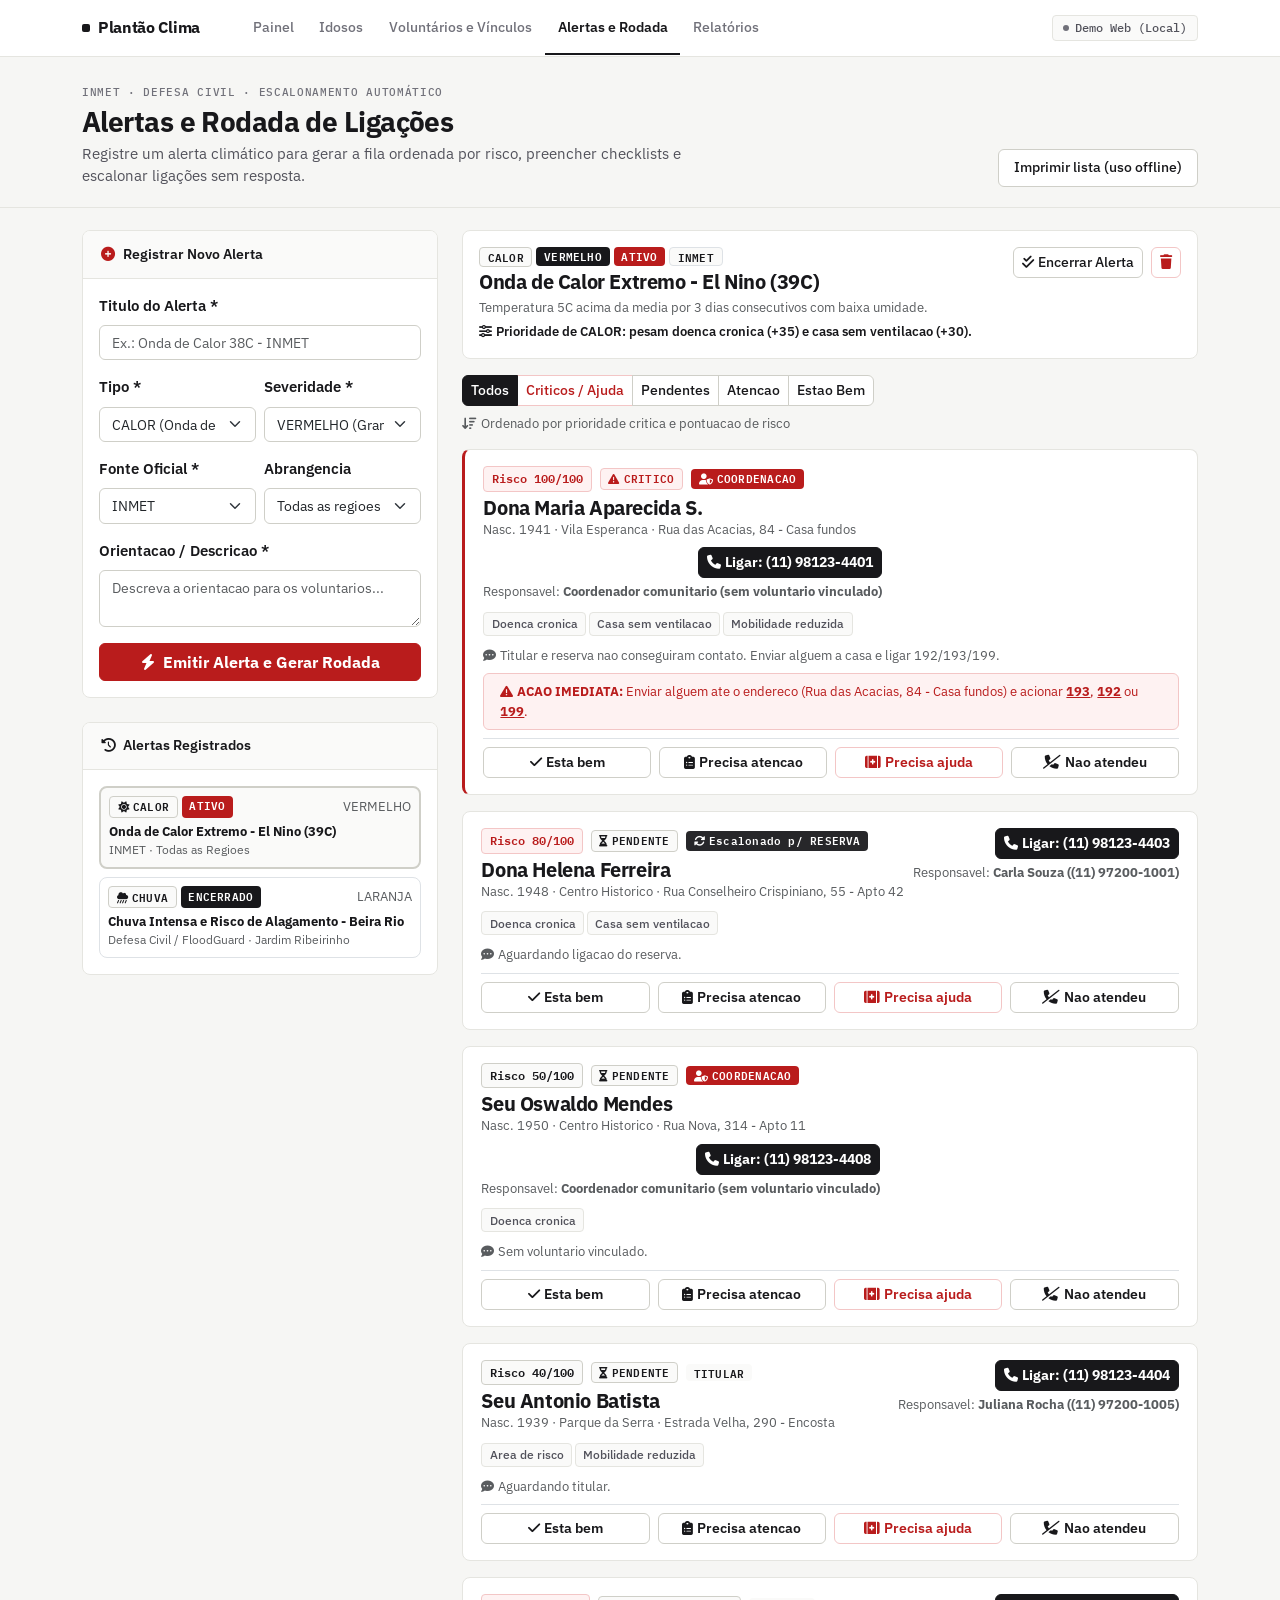
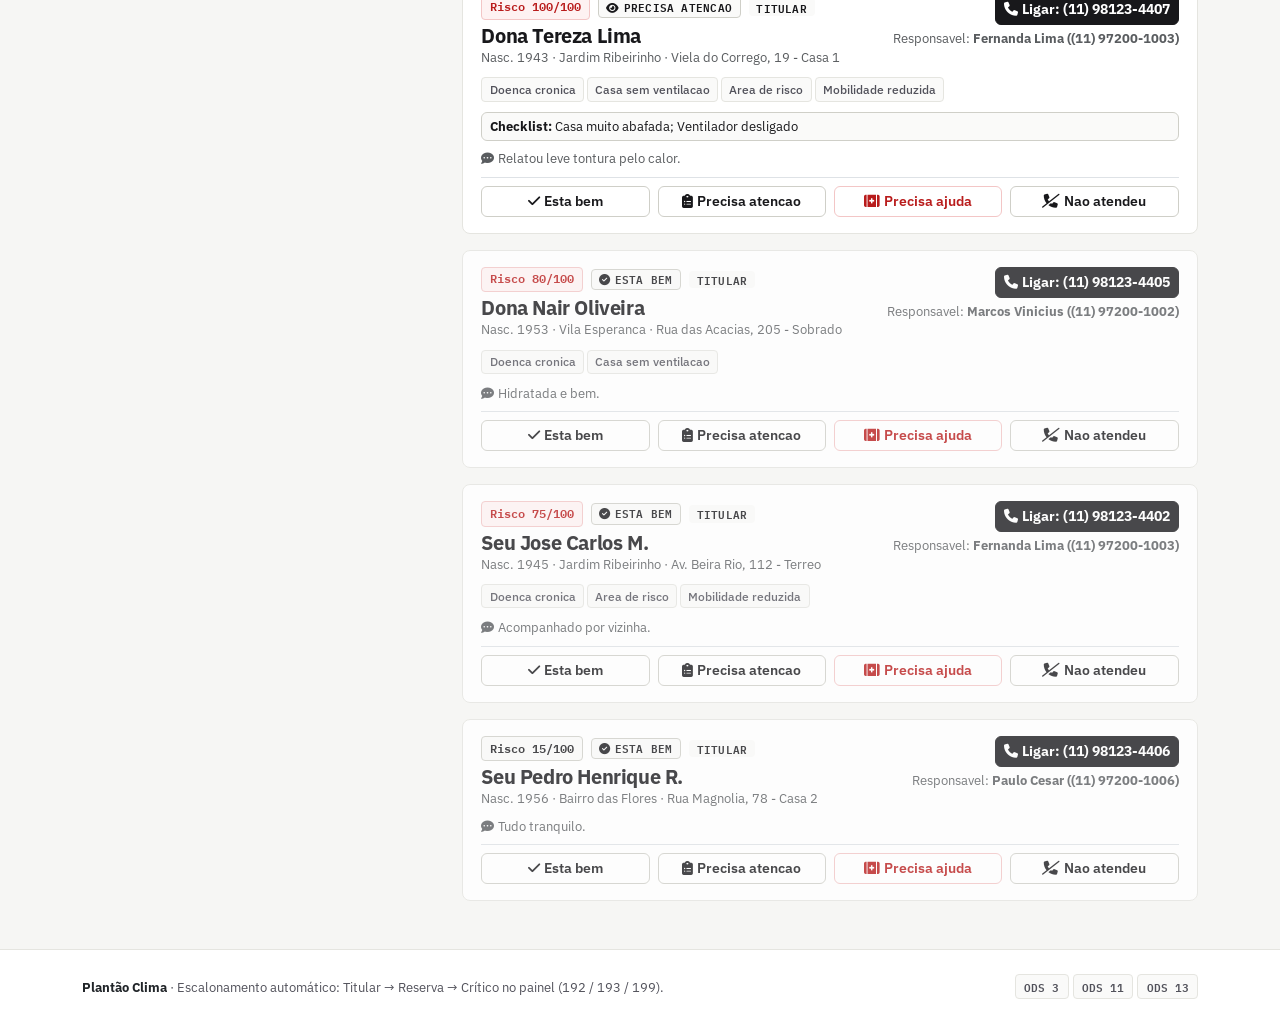
==== commit bc282ee9: "feat: motion climatico SVG interativo (Calor/Chuva + simulador de escalonamento)" ====
--- a/web/alertas.html
+++ b/web/alertas.html
@@ -238,6 +238,7 @@
 
     <script src="https://cdn.jsdelivr.net/npm/bootstrap@5.3.3/dist/js/bootstrap.bundle.min.js"></script>
     <script src="js/api.js"></script>
+    <script src="js/motion.js"></script>
     <script src="js/alertas.js"></script>
 </body>
 </html>
--- a/web/css/styles.css
+++ b/web/css/styles.css
@@ -1,42 +1,24 @@
 /* ==========================================================================
-   Plantão Clima — Interface Operacional Comunitária
-   Estética editorial/cívica limpa: papel claro, bordas 1px, sem excessos.
-   Tipografia: IBM Plex Sans + IBM Plex Mono
+   Plantão Clima — Interface Minimalista Monocromática
+   Paleta neutra (branco, papel, cinza zinco e grafite) com vermelho sóbrio
+   reservado estritamente para emergências críticas.
    ========================================================================== */
 
 :root {
-    --bg-canvas: #f5f4ef;
+    --bg-canvas: #f6f6f4;
     --bg-surface: #ffffff;
-    --bg-subtle: #faf9f5;
-    --border: #e2e0d8;
-    --border-strong: #c9c6bc;
-
-    --ink: #161614;
-    --ink-secondary: #4a4944;
-    --ink-muted: #737169;
-
-    --accent: #161614;
-    --accent-hover: #2d2c28;
-
-    --calor: #b45309;
-    --calor-bg: #fef3c7;
-    --calor-border: #f5d08a;
-
-    --chuva: #1e40af;
-    --chuva-bg: #dbeafe;
-    --chuva-border: #bfdbfe;
-
-    --critico: #b91c1c;
-    --critico-bg: #fef2f2;
-    --critico-border: #f5c2c2;
-
-    --ok: #166534;
-    --ok-bg: #dcfce7;
-    --ok-border: #bbf7d0;
-
-    --warn: #92400e;
-    --warn-bg: #fef9c3;
-    --warn-border: #fde047;
+    --bg-subtle: #fafaf9;
+    --bg-hover: #f3f3f0;
+    --border: #e5e5e0;
+    --border-strong: #cfcfc8;
+
+    --ink: #18181b;
+    --ink-secondary: #52525b;
+    --ink-muted: #71717a;
+
+    --alert-red: #b91c1c;
+    --alert-red-soft: #fef2f2;
+    --alert-red-border: #f3c6c6;
 
     --radius: 8px;
     --radius-sm: 6px;
@@ -53,7 +35,7 @@
     min-height: 100vh;
     display: flex;
     flex-direction: column;
-    font-size: 0.94rem;
+    font-size: 0.93rem;
     line-height: 1.5;
     -webkit-font-smoothing: antialiased;
 }
@@ -68,12 +50,166 @@
     color: var(--ink);
 }
 
+a {
+    color: var(--ink);
+}
+
 .mono {
     font-family: 'IBM Plex Mono', ui-monospace, SFMono-Regular, Menlo, monospace;
 }
 
 /* ==========================================================================
-   NAVEGAÇÃO — Barra clara com abas sublinhadas (estilo sistema operacional real)
+   NEUTRALIZAÇÃO DE CORES CHAMATIVAS DO BOOTSTRAP (Estética sóbria global)
+   ========================================================================== */
+.text-primary,
+.text-info,
+.text-success,
+.text-warning {
+    color: var(--ink) !important;
+}
+
+.text-danger {
+    color: var(--alert-red) !important;
+}
+
+.bg-primary,
+.bg-dark,
+.bg-secondary {
+    background-color: var(--ink) !important;
+    color: #ffffff !important;
+}
+
+.bg-success,
+.bg-warning,
+.bg-info {
+    background-color: #27272a !important;
+    color: #ffffff !important;
+}
+
+.bg-danger {
+    background-color: var(--alert-red) !important;
+    color: #ffffff !important;
+}
+
+.bg-primary-subtle,
+.bg-info-subtle,
+.bg-success-subtle,
+.bg-warning-subtle,
+.bg-secondary-subtle,
+.bg-light {
+    background-color: var(--bg-subtle) !important;
+    color: var(--ink) !important;
+}
+
+.bg-danger-subtle {
+    background-color: var(--alert-red-soft) !important;
+    color: var(--alert-red) !important;
+}
+
+.border-primary,
+.border-primary-subtle,
+.border-danger-subtle {
+    border-color: var(--border-strong) !important;
+}
+
+.btn-primary,
+.btn-success,
+.btn-warning,
+.btn-dark {
+    background-color: var(--ink) !important;
+    border-color: var(--ink) !important;
+    color: #ffffff !important;
+    font-weight: 500;
+    border-radius: var(--radius-sm);
+}
+
+.btn-primary:hover,
+.btn-success:hover,
+.btn-warning:hover,
+.btn-dark:hover {
+    background-color: #2e2e33 !important;
+    border-color: #2e2e33 !important;
+    color: #ffffff !important;
+}
+
+.btn-danger {
+    background-color: var(--alert-red) !important;
+    border-color: var(--alert-red) !important;
+    color: #ffffff !important;
+    font-weight: 500;
+    border-radius: var(--radius-sm);
+}
+
+.btn-danger:hover {
+    background-color: #991b1b !important;
+    border-color: #991b1b !important;
+}
+
+.btn-outline-primary,
+.btn-outline-secondary,
+.btn-outline-success,
+.btn-outline-warning,
+.btn-outline-dark {
+    background-color: #ffffff !important;
+    border-color: var(--border-strong) !important;
+    color: var(--ink) !important;
+    font-weight: 500;
+    border-radius: var(--radius-sm);
+}
+
+.btn-outline-primary:hover,
+.btn-outline-secondary:hover,
+.btn-outline-success:hover,
+.btn-outline-warning:hover,
+.btn-outline-dark:hover,
+.btn-outline-primary.active {
+    background-color: var(--ink) !important;
+    border-color: var(--ink) !important;
+    color: #ffffff !important;
+}
+
+.btn-outline-danger {
+    background-color: #ffffff !important;
+    border-color: var(--alert-red-border) !important;
+    color: var(--alert-red) !important;
+    font-weight: 500;
+    border-radius: var(--radius-sm);
+}
+
+.btn-outline-danger:hover,
+.btn-outline-danger.active {
+    background-color: var(--alert-red) !important;
+    border-color: var(--alert-red) !important;
+    color: #ffffff !important;
+}
+
+.alert-info,
+.alert-warning,
+.alert-success {
+    background-color: var(--bg-subtle) !important;
+    border: 1px solid var(--border-strong) !important;
+    color: var(--ink) !important;
+    border-radius: var(--radius-sm);
+}
+
+.alert-danger {
+    background-color: var(--alert-red-soft) !important;
+    border: 1px solid var(--alert-red-border) !important;
+    color: var(--alert-red) !important;
+    border-radius: var(--radius-sm);
+}
+
+.progress {
+    background-color: #e4e4e7;
+    border-radius: 999px;
+}
+
+.progress-bar {
+    background-color: var(--ink) !important;
+}
+
+/* ==========================================================================
+   NAVEGAÇÃO — Barra branca limpa com aba ativa sublinhada
    ========================================================================== */
 .pc-navbar {
     background-color: var(--bg-surface);
@@ -82,33 +218,33 @@
 }
 
 .pc-navbar .container {
-    min-height: 58px;
+    min-height: 56px;
 }
 
 .pc-navbar .navbar-brand {
     font-weight: 700;
-    font-size: 1rem;
+    font-size: 0.98rem;
     color: var(--ink) !important;
     letter-spacing: -0.02em;
     display: inline-flex;
     align-items: center;
-    gap: 0.55rem;
-    padding: 0.9rem 0;
+    gap: 0.5rem;
+    padding: 0.85rem 0;
 }
 
 .brand-dot {
-    width: 10px;
-    height: 10px;
+    width: 8px;
+    height: 8px;
     border-radius: 2px;
-    background-color: var(--calor);
+    background-color: var(--ink);
     display: inline-block;
 }
 
 .pc-navbar .nav-link {
-    color: var(--ink-secondary) !important;
+    color: var(--ink-muted) !important;
     font-weight: 500;
-    font-size: 0.88rem;
-    padding: 1.05rem 0.85rem !important;
+    font-size: 0.87rem;
+    padding: 1rem 0.8rem !important;
     border-bottom: 2px solid transparent;
     border-radius: 0;
     transition: color 0.15s ease, border-color 0.15s ease;
@@ -116,7 +252,6 @@
 
 .pc-navbar .nav-link:hover {
     color: var(--ink) !important;
-    border-bottom-color: var(--border-strong);
 }
 
 .pc-navbar .nav-link.active {
@@ -127,99 +262,101 @@
 
 .pc-navbar .navbar-toggler {
     border-color: var(--border-strong);
-    padding: 0.3rem 0.55rem;
+    padding: 0.28rem 0.5rem;
 }
 
 .pc-navbar .navbar-toggler-icon {
     filter: invert(1);
-    opacity: 0.75;
+    opacity: 0.7;
 }
 
 @media (max-width: 991px) {
     .pc-navbar .nav-link {
-        padding: 0.65rem 0.4rem !important;
+        padding: 0.6rem 0.4rem !important;
         border-bottom: none;
         border-left: 2px solid transparent;
     }
     .pc-navbar .nav-link.active {
         border-left-color: var(--ink);
-        padding-left: 0.75rem !important;
-    }
-}
-
-/* Status do Banco */
+        padding-left: 0.7rem !important;
+    }
+}
+
+/* Status do Banco — discreto e monocromático */
 .connection-pill {
     font-family: 'IBM Plex Mono', monospace;
-    font-size: 0.73rem;
+    font-size: 0.72rem;
     font-weight: 500;
-    padding: 0.25rem 0.6rem;
+    padding: 0.24rem 0.6rem;
     border-radius: 4px;
     display: inline-flex;
     align-items: center;
-    gap: 0.4rem;
+    gap: 0.42rem;
     white-space: nowrap;
-}
-
-.connection-pill.online {
-    background: var(--ok-bg);
-    color: var(--ok);
-    border: 1px solid var(--ok-border);
-}
-
-.connection-pill.offline {
-    background: var(--warn-bg);
-    color: var(--warn);
-    border: 1px solid var(--warn-border);
-}
-
-/* ==========================================================================
-   CABEÇALHO DE PÁGINA — Editorial limpo sobre o fundo claro
+    background: var(--bg-subtle);
+    color: var(--ink-secondary);
+    border: 1px solid var(--border);
+}
+
+.connection-pill::before {
+    content: '';
+    width: 6px;
+    height: 6px;
+    border-radius: 50%;
+    background: var(--ink-muted);
+    display: inline-block;
+}
+
+.connection-pill.online::before {
+    background: #15803d;
+}
+
+/* ==========================================================================
+   CABEÇALHO DE PÁGINA
    ========================================================================== */
 .pc-page-header {
     background-color: var(--bg-canvas);
     border-bottom: 1px solid var(--border);
-    padding: 1.75rem 0 1.35rem;
-    margin-bottom: 1.5rem;
+    padding: 1.65rem 0 1.25rem;
+    margin-bottom: 1.4rem;
 }
 
 .pc-kicker {
     font-family: 'IBM Plex Mono', monospace;
-    font-size: 0.72rem;
-    font-weight: 600;
+    font-size: 0.71rem;
+    font-weight: 500;
     text-transform: uppercase;
     letter-spacing: 0.06em;
     color: var(--ink-muted);
-    margin-bottom: 0.35rem;
+    margin-bottom: 0.3rem;
 }
 
 .pc-page-header h1 {
-    font-size: clamp(1.45rem, 2.5vw, 1.85rem);
+    font-size: clamp(1.4rem, 2.4vw, 1.75rem);
     font-weight: 700;
-    margin-bottom: 0.3rem;
-    color: var(--ink);
+    margin-bottom: 0.25rem;
 }
 
 .pc-page-header p {
     color: var(--ink-secondary);
-    font-size: 0.93rem;
+    font-size: 0.91rem;
     margin-bottom: 0;
-    max-width: 680px;
-}
-
-/* Botões sóbrios */
+    max-width: 660px;
+}
+
 .btn-ink {
     background-color: var(--ink);
     color: #ffffff;
     border: 1px solid var(--ink);
     font-weight: 500;
-    font-size: 0.88rem;
+    font-size: 0.86rem;
     border-radius: var(--radius-sm);
-    padding: 0.5rem 1rem;
+    padding: 0.48rem 0.95rem;
 }
 
 .btn-ink:hover {
-    background-color: var(--accent-hover);
-    border-color: var(--accent-hover);
+    background-color: #2e2e33;
+    border-color: #2e2e33;
     color: #ffffff;
 }
 
@@ -228,19 +365,19 @@
     color: var(--ink);
     border: 1px solid var(--border-strong);
     font-weight: 500;
-    font-size: 0.88rem;
+    font-size: 0.86rem;
     border-radius: var(--radius-sm);
-    padding: 0.5rem 1rem;
+    padding: 0.48rem 0.95rem;
 }
 
 .btn-paper:hover {
-    background-color: var(--bg-subtle);
+    background-color: var(--bg-hover);
     border-color: var(--ink);
     color: var(--ink);
 }
 
 /* ==========================================================================
-   SUPERFÍCIES E PAINÉIS (flat, hairline 1px)
+   CARDS E SUPERFÍCIES
    ========================================================================== */
 .pc-card {
     background: var(--bg-surface);
@@ -250,11 +387,11 @@
 }
 
 .pc-card-header {
-    padding: 0.85rem 1.15rem;
+    padding: 0.8rem 1.1rem;
     border-bottom: 1px solid var(--border);
     background: var(--bg-subtle);
     font-weight: 600;
-    font-size: 0.9rem;
+    font-size: 0.88rem;
     color: var(--ink);
     display: flex;
     align-items: center;
@@ -264,7 +401,7 @@
 }
 
 /* ==========================================================================
-   FAIXA DE INDICADORES (sem 6 cards coloridinhos)
+   RÉGUA DE INDICADORES (100% sóbria)
    ========================================================================== */
 .metrics-strip {
     background: var(--bg-surface);
@@ -275,7 +412,7 @@
 }
 
 .metric-cell {
-    padding: 1rem 1.15rem;
+    padding: 0.95rem 1.1rem;
     border-right: 1px solid var(--border);
 }
 
@@ -284,7 +421,7 @@
 }
 
 .metric-label {
-    font-size: 0.73rem;
+    font-size: 0.72rem;
     font-weight: 600;
     text-transform: uppercase;
     letter-spacing: 0.04em;
@@ -294,60 +431,48 @@
 
 .metric-num {
     font-family: 'IBM Plex Mono', monospace;
-    font-size: 1.65rem;
+    font-size: 1.55rem;
     font-weight: 700;
     line-height: 1.1;
     color: var(--ink);
 }
 
-.metric-num.is-danger { color: var(--critico); }
-.metric-num.is-ok { color: var(--ok); }
-.metric-num.is-warn { color: var(--calor); }
+.metric-num.is-danger {
+    color: var(--alert-red);
+}
 
 .metric-note {
-    font-size: 0.76rem;
+    font-size: 0.75rem;
     color: var(--ink-muted);
     margin-top: 0.2rem;
 }
 
 @media (max-width: 992px) {
-    .metrics-strip {
-        grid-template-columns: repeat(3, 1fr);
-    }
-    .metric-cell {
-        border-bottom: 1px solid var(--border);
-    }
-    .metric-cell:nth-child(3n) {
-        border-right: none;
-    }
+    .metrics-strip { grid-template-columns: repeat(3, 1fr); }
+    .metric-cell { border-bottom: 1px solid var(--border); }
+    .metric-cell:nth-child(3n) { border-right: none; }
 }
 
 @media (max-width: 576px) {
-    .metrics-strip {
-        grid-template-columns: repeat(2, 1fr);
-    }
-    .metric-cell:nth-child(3n) {
-        border-right: 1px solid var(--border);
-    }
-    .metric-cell:nth-child(2n) {
-        border-right: none;
-    }
-}
-
-/* ==========================================================================
-   OCORRÊNCIAS CRÍTICAS — Aviso operacional direto e legível
+    .metrics-strip { grid-template-columns: repeat(2, 1fr); }
+    .metric-cell:nth-child(3n) { border-right: 1px solid var(--border); }
+    .metric-cell:nth-child(2n) { border-right: none; }
+}
+
+/* ==========================================================================
+   OCORRÊNCIAS CRÍTICAS — Fundo branco, borda fina vermelha apenas à esquerda
    ========================================================================== */
 .critical-box {
     background: var(--bg-surface);
-    border: 1px solid var(--critico-border);
-    border-left: 4px solid var(--critico);
+    border: 1px solid var(--border);
+    border-left: 3px solid var(--alert-red);
     border-radius: var(--radius);
 }
 
 .critical-box-head {
-    background: var(--critico-bg);
-    border-bottom: 1px solid var(--critico-border);
-    padding: 0.75rem 1.15rem;
+    background: var(--bg-surface);
+    border-bottom: 1px solid var(--border);
+    padding: 0.75rem 1.1rem;
     display: flex;
     flex-wrap: wrap;
     justify-content: space-between;
@@ -357,15 +482,15 @@
 
 .critical-box-title {
     font-family: 'IBM Plex Mono', monospace;
-    font-size: 0.8rem;
+    font-size: 0.76rem;
     font-weight: 700;
     text-transform: uppercase;
     letter-spacing: 0.04em;
-    color: var(--critico);
+    color: var(--alert-red);
 }
 
 .critical-row {
-    padding: 0.95rem 1.15rem;
+    padding: 0.9rem 1.1rem;
     border-bottom: 1px solid var(--border);
     display: flex;
     flex-wrap: wrap;
@@ -380,35 +505,34 @@
 
 .emerg-link {
     font-family: 'IBM Plex Mono', monospace;
-    font-size: 0.78rem;
-    font-weight: 600;
-    padding: 0.3rem 0.65rem;
+    font-size: 0.76rem;
+    font-weight: 600;
+    padding: 0.28rem 0.6rem;
     border-radius: 4px;
     text-decoration: none;
-    border: 1px solid var(--critico-border);
-    background: #ffffff;
-    color: var(--critico);
+    border: 1px solid var(--border-strong);
+    background: var(--bg-surface);
+    color: var(--ink);
 }
 
 .emerg-link:hover {
-    background: var(--critico);
+    background: var(--ink);
     color: #ffffff;
-    border-color: var(--critico);
-}
-
-/* ==========================================================================
-   MAPA TERRITORIAL (Módulo FloodGuard)
+    border-color: var(--ink);
+}
+
+/* ==========================================================================
+   SITUAÇÃO POR REGIÃO (Módulo FloodGuard) — Neutro e arquitetural
    ========================================================================== */
 .region-grid {
     display: grid;
-    grid-template-columns: repeat(auto-fill, minmax(210px, 1fr));
-    gap: 0.75rem;
+    grid-template-columns: repeat(auto-fill, minmax(205px, 1fr));
+    gap: 0.7rem;
 }
 
 .region-tile {
     background: var(--bg-surface);
     border: 1px solid var(--border);
-    border-left: 3px solid var(--ok);
     border-radius: var(--radius-sm);
     padding: 0.85rem 0.95rem;
     cursor: pointer;
@@ -417,111 +541,65 @@
 
 .region-tile:hover {
     background: var(--bg-subtle);
-    border-color: var(--border-strong);
-}
-
-.region-tile.level-critical { border-left-color: var(--critico); }
-.region-tile.level-warning { border-left-color: var(--calor); }
-.region-tile.level-safe { border-left-color: var(--ok); }
-
-/* ==========================================================================
-   TAGS, STATUS E PONTUAÇÃO DE RISCO
-   ========================================================================== */
-.tag-status {
-    font-family: 'IBM Plex Mono', monospace;
-    font-size: 0.71rem;
-    font-weight: 600;
-    padding: 0.18rem 0.5rem;
+    border-color: var(--ink);
+}
+
+.region-tile.level-critical {
+    border-left: 3px solid var(--alert-red);
+}
+
+/* ==========================================================================
+   TAGS E PONTUAÇÃO DE RISCO — Quase tudo neutro; vermelho só no crítico
+   ========================================================================== */
+.tag-status,
+.badge {
+    font-family: 'IBM Plex Mono', monospace;
+    font-size: 0.7rem;
+    font-weight: 600;
+    padding: 0.2rem 0.48rem;
+    border-radius: 4px;
+    letter-spacing: 0.02em;
+}
+
+.badge-calor,
+.badge-chuva,
+.badge-atencao,
+.badge-ok,
+.badge-pendente {
+    background: var(--bg-subtle);
+    color: var(--ink);
+    border: 1px solid var(--border-strong);
+}
+
+.badge-critico,
+.badge-ajuda {
+    background: var(--alert-red-soft);
+    color: var(--alert-red);
+    border: 1px solid var(--alert-red-border);
+}
+
+.risk-pill {
+    font-family: 'IBM Plex Mono', monospace;
+    font-weight: 600;
+    font-size: 0.74rem;
+    padding: 0.18rem 0.48rem;
     border-radius: 4px;
     display: inline-block;
-    letter-spacing: 0.02em;
-}
-
-.badge-calor {
-    background: var(--calor-bg);
-    color: var(--calor);
-    border: 1px solid var(--calor-border);
-    font-weight: 600;
-    border-radius: 4px;
-}
-
-.badge-chuva {
-    background: var(--chuva-bg);
-    color: var(--chuva);
-    border: 1px solid var(--chuva-border);
-    font-weight: 600;
-    border-radius: 4px;
-}
-
-.badge-critico {
-    background: var(--critico);
-    color: #ffffff;
-    font-weight: 600;
-    border-radius: 4px;
-}
-
-.badge-ajuda {
-    background: #c2410c;
-    color: #ffffff;
-    font-weight: 600;
-    border-radius: 4px;
-}
-
-.badge-atencao {
-    background: var(--warn-bg);
-    color: var(--warn);
-    border: 1px solid var(--warn-border);
-    font-weight: 600;
-    border-radius: 4px;
-}
-
-.badge-ok {
-    background: var(--ok-bg);
-    color: var(--ok);
-    border: 1px solid var(--ok-border);
-    font-weight: 600;
-    border-radius: 4px;
-}
-
-.badge-pendente {
-    background: #efeee8;
-    color: var(--ink-secondary);
+    background: var(--bg-subtle);
+    color: var(--ink);
     border: 1px solid var(--border-strong);
-    font-weight: 600;
-    border-radius: 4px;
-}
-
-.risk-pill {
-    font-family: 'IBM Plex Mono', monospace;
-    font-weight: 600;
-    font-size: 0.76rem;
-    padding: 0.2rem 0.5rem;
-    border-radius: 4px;
-    display: inline-block;
 }
 
 .risk-pill.high {
-    background: var(--critico-bg);
-    color: var(--critico);
-    border: 1px solid var(--critico-border);
-}
-
-.risk-pill.medium {
-    background: var(--calor-bg);
-    color: var(--calor);
-    border: 1px solid var(--calor-border);
-}
-
-.risk-pill.low {
-    background: var(--ok-bg);
-    color: var(--ok);
-    border: 1px solid var(--ok-border);
+    background: var(--alert-red-soft);
+    color: var(--alert-red);
+    border-color: var(--alert-red-border);
 }
 
 .vuln-tag {
-    font-size: 0.73rem;
+    font-size: 0.72rem;
     font-weight: 500;
-    padding: 0.16rem 0.48rem;
+    padding: 0.15rem 0.45rem;
     border-radius: 4px;
     background: var(--bg-subtle);
     color: var(--ink-secondary);
@@ -536,26 +614,17 @@
 .call-card {
     background: var(--bg-surface);
     border: 1px solid var(--border);
-    border-left: 4px solid var(--ink-muted);
     border-radius: var(--radius);
     padding: 1rem 1.15rem;
 }
 
-.call-card.status-CRITICO {
-    border-left-color: var(--critico);
-    background: #fffcfc;
-}
-
+.call-card.status-CRITICO,
 .call-card.status-PRECISA_AJUDA {
-    border-left-color: #c2410c;
-}
-
-.call-card.status-PRECISA_ATENCAO {
-    border-left-color: var(--calor);
+    border-left: 3px solid var(--alert-red);
 }
 
 .call-card.status-ESTA_BEM {
-    border-left-color: var(--ok);
+    opacity: 0.78;
 }
 
 .call-action-grid {
@@ -575,35 +644,34 @@
     border-radius: var(--radius-sm);
     border-color: var(--border-strong);
     background-color: #ffffff;
-    font-size: 0.9rem;
+    font-size: 0.89rem;
 }
 
 .form-control:focus, .form-select:focus {
     border-color: var(--ink);
-    box-shadow: 0 0 0 2px rgba(22, 22, 20, 0.12);
+    box-shadow: 0 0 0 2px rgba(24, 24, 27, 0.10);
 }
 
 .table th {
     font-family: 'IBM Plex Mono', monospace;
-    font-size: 0.72rem;
+    font-size: 0.71rem;
     font-weight: 600;
     text-transform: uppercase;
     letter-spacing: 0.04em;
     color: var(--ink-muted);
     background-color: var(--bg-subtle);
     border-bottom-color: var(--border);
+    padding: 0.72rem 0.9rem;
+}
+
+.table td {
     padding: 0.75rem 0.9rem;
-}
-
-.table td {
-    padding: 0.78rem 0.9rem;
-    border-bottom-color: #eeece6;
-}
-
-/* Alertas de Feedback */
+    border-bottom-color: #eeece8;
+}
+
 .feedback-zone {
     position: sticky;
-    top: 66px;
+    top: 64px;
     z-index: 1020;
 }
 
@@ -613,19 +681,279 @@
     color: var(--ink-secondary);
     border-top: 1px solid var(--border);
     margin-top: 3rem;
-    font-size: 0.85rem;
+    font-size: 0.84rem;
 }
 
 .ods-badge {
     font-family: 'IBM Plex Mono', monospace;
     display: inline-block;
-    font-size: 0.72rem;
-    font-weight: 600;
-    padding: 0.2rem 0.55rem;
+    font-size: 0.71rem;
+    font-weight: 600;
+    padding: 0.18rem 0.52rem;
     border-radius: 4px;
     background: var(--bg-subtle);
     color: var(--ink-secondary);
-    border: 1px solid var(--border-strong);
+    border: 1px solid var(--border);
+}
+
+/* ==========================================================================
+   MOTION & MONITOR CLIMÁTICO INTERATIVO (Calor / Chuva / Escalonamento)
+   ========================================================================== */
+@keyframes pcRevealUp {
+    from {
+        opacity: 0;
+        transform: translateY(8px);
+    }
+    to {
+        opacity: 1;
+        transform: translateY(0);
+    }
+}
+
+.pc-reveal {
+    animation: pcRevealUp 0.38s cubic-bezier(0.16, 1, 0.3, 1) both;
+}
+
+.connection-pill.online::before {
+    animation: subtleBlink 2.4s ease-in-out infinite;
+}
+
+@keyframes subtleBlink {
+    0%, 100% { opacity: 1; }
+    50% { opacity: 0.35; }
+}
+
+.motion-stage {
+    position: relative;
+    overflow: hidden;
+    background: var(--bg-surface);
+    border-top: 1px solid var(--border);
+    padding: 1.15rem 1.25rem 1.05rem;
+}
+
+.motion-bg-svg {
+    position: absolute;
+    inset: 0;
+    width: 100%;
+    height: 100%;
+    pointer-events: none;
+    z-index: 0;
+}
+
+.motion-content {
+    position: relative;
+    z-index: 1;
+}
+
+/* Camada Calor: ondas térmicas sutis em grafite claro */
+.heat-layer {
+    opacity: 0;
+    transition: opacity 0.35s ease;
+}
+
+.motion-stage[data-mode="CALOR"] .heat-layer {
+    opacity: 1;
+}
+
+.heat-ring {
+    transform-origin: 84% 28%;
+    animation: heatExpand 4.8s ease-out infinite;
+}
+
+.heat-ring.r2 { animation-delay: 1.6s; }
+.heat-ring.r3 { animation-delay: 3.2s; }
+
+@keyframes heatExpand {
+    0% { transform: scale(0.55); opacity: 0.32; }
+    100% { transform: scale(1.65); opacity: 0; }
+}
+
+.heat-shimmer {
+    animation: shimmerDrift 5.5s ease-in-out infinite alternate;
+}
+
+@keyframes shimmerDrift {
+    0% { transform: translateY(2px); }
+    100% { transform: translateY(-4px); }
+}
+
+/* Camada Chuva (FloodGuard): filetes de chuva + onda de nível d'água */
+.rain-layer {
+    opacity: 0;
+    transition: opacity 0.35s ease;
+}
+
+.motion-stage[data-mode="CHUVA"] .rain-layer {
+    opacity: 1;
+}
+
+.rain-drop {
+    stroke-dasharray: 12 28;
+    animation: rainFall 1.35s linear infinite;
+}
+
+.rain-drop.d2 { animation-delay: -0.45s; animation-duration: 1.15s; }
+.rain-drop.d3 { animation-delay: -0.9s; animation-duration: 1.5s; }
+
+@keyframes rainFall {
+    from { stroke-dashoffset: 40; }
+    to { stroke-dashoffset: 0; }
+}
+
+.water-wave-path {
+    animation: waveSlide 6s linear infinite;
+}
+
+@keyframes waveSlide {
+    0% { transform: translateX(0); }
+    100% { transform: translateX(-120px); }
+}
+
+/* Segmented Mode Switch */
+.mode-switch {
+    display: inline-flex;
+    background: var(--bg-canvas);
+    border: 1px solid var(--border);
+    border-radius: 6px;
+    padding: 2px;
+    gap: 2px;
+}
+
+.mode-btn {
+    border: none;
+    background: transparent;
+    color: var(--ink-muted);
+    font-family: 'IBM Plex Mono', monospace;
+    font-size: 0.72rem;
+    font-weight: 600;
+    padding: 0.28rem 0.68rem;
+    border-radius: 4px;
+    cursor: pointer;
+    transition: all 0.16s ease;
+}
+
+.mode-btn.is-active {
+    background: var(--ink);
+    color: #ffffff;
+}
+
+/* Pipeline de Escalonamento Animado */
+.flow-track {
+    display: grid;
+    grid-template-columns: 1fr 28px 1fr 28px 1fr 28px 1fr;
+    align-items: center;
+    gap: 0.25rem;
+}
+
+@media (max-width: 768px) {
+    .flow-track {
+        grid-template-columns: 1fr;
+        gap: 0.5rem;
+    }
+    .flow-wire {
+        display: none;
+    }
+}
+
+.flow-node {
+    background: rgba(255, 255, 255, 0.92);
+    border: 1px solid var(--border);
+    border-radius: 6px;
+    padding: 0.65rem 0.75rem;
+    transition: border-color 0.25s ease, transform 0.25s ease, background-color 0.25s ease;
+}
+
+.flow-node.is-done {
+    border-color: var(--border-strong);
+    background: var(--bg-subtle);
+}
+
+.flow-node.is-active {
+    border-color: var(--ink);
+    transform: translateY(-2px);
+    box-shadow: 0 4px 12px rgba(24, 24, 27, 0.08);
+}
+
+.flow-node.is-critical-step {
+    border-color: var(--alert-red);
+    background: var(--alert-red-soft);
+}
+
+.flow-node-step {
+    font-family: 'IBM Plex Mono', monospace;
+    font-size: 0.67rem;
+    font-weight: 600;
+    color: var(--ink-muted);
+    text-transform: uppercase;
+    letter-spacing: 0.04em;
+}
+
+.flow-node-title {
+    font-size: 0.85rem;
+    font-weight: 600;
+    color: var(--ink);
+    margin: 0.1rem 0;
+}
+
+.flow-node.is-critical-step .flow-node-title,
+.flow-node.is-critical-step .flow-node-step {
+    color: var(--alert-red);
+}
+
+.flow-node-sub {
+    font-size: 0.74rem;
+    color: var(--ink-secondary);
+}
+
+.flow-wire {
+    height: 16px;
+    width: 100%;
+}
+
+.flow-wire line {
+    stroke: var(--border-strong);
+    stroke-width: 1.5;
+    stroke-dasharray: 4 4;
+}
+
+.flow-wire.is-flowing line {
+    stroke: var(--ink);
+    animation: wireFlow 0.75s linear infinite;
+}
+
+@keyframes wireFlow {
+    from { stroke-dashoffset: 16; }
+    to { stroke-dashoffset: 0; }
+}
+
+.critical-radar {
+    width: 8px;
+    height: 8px;
+    border-radius: 50%;
+    background: var(--alert-red);
+    display: inline-block;
+    position: relative;
+}
+
+.critical-radar::after {
+    content: '';
+    position: absolute;
+    inset: -3px;
+    border-radius: 50%;
+    border: 1px solid var(--alert-red);
+    animation: radarPing 1.9s cubic-bezier(0, 0, 0.2, 1) infinite;
+}
+
+@keyframes radarPing {
+    0% { transform: scale(0.8); opacity: 0.8; }
+    100% { transform: scale(2.3); opacity: 0; }
+}
+
+@media (prefers-reduced-motion: reduce) {
+    *, *::before, *::after {
+        animation: none !important;
+        transition: none !important;
+    }
 }
 
 /* ==========================================================================
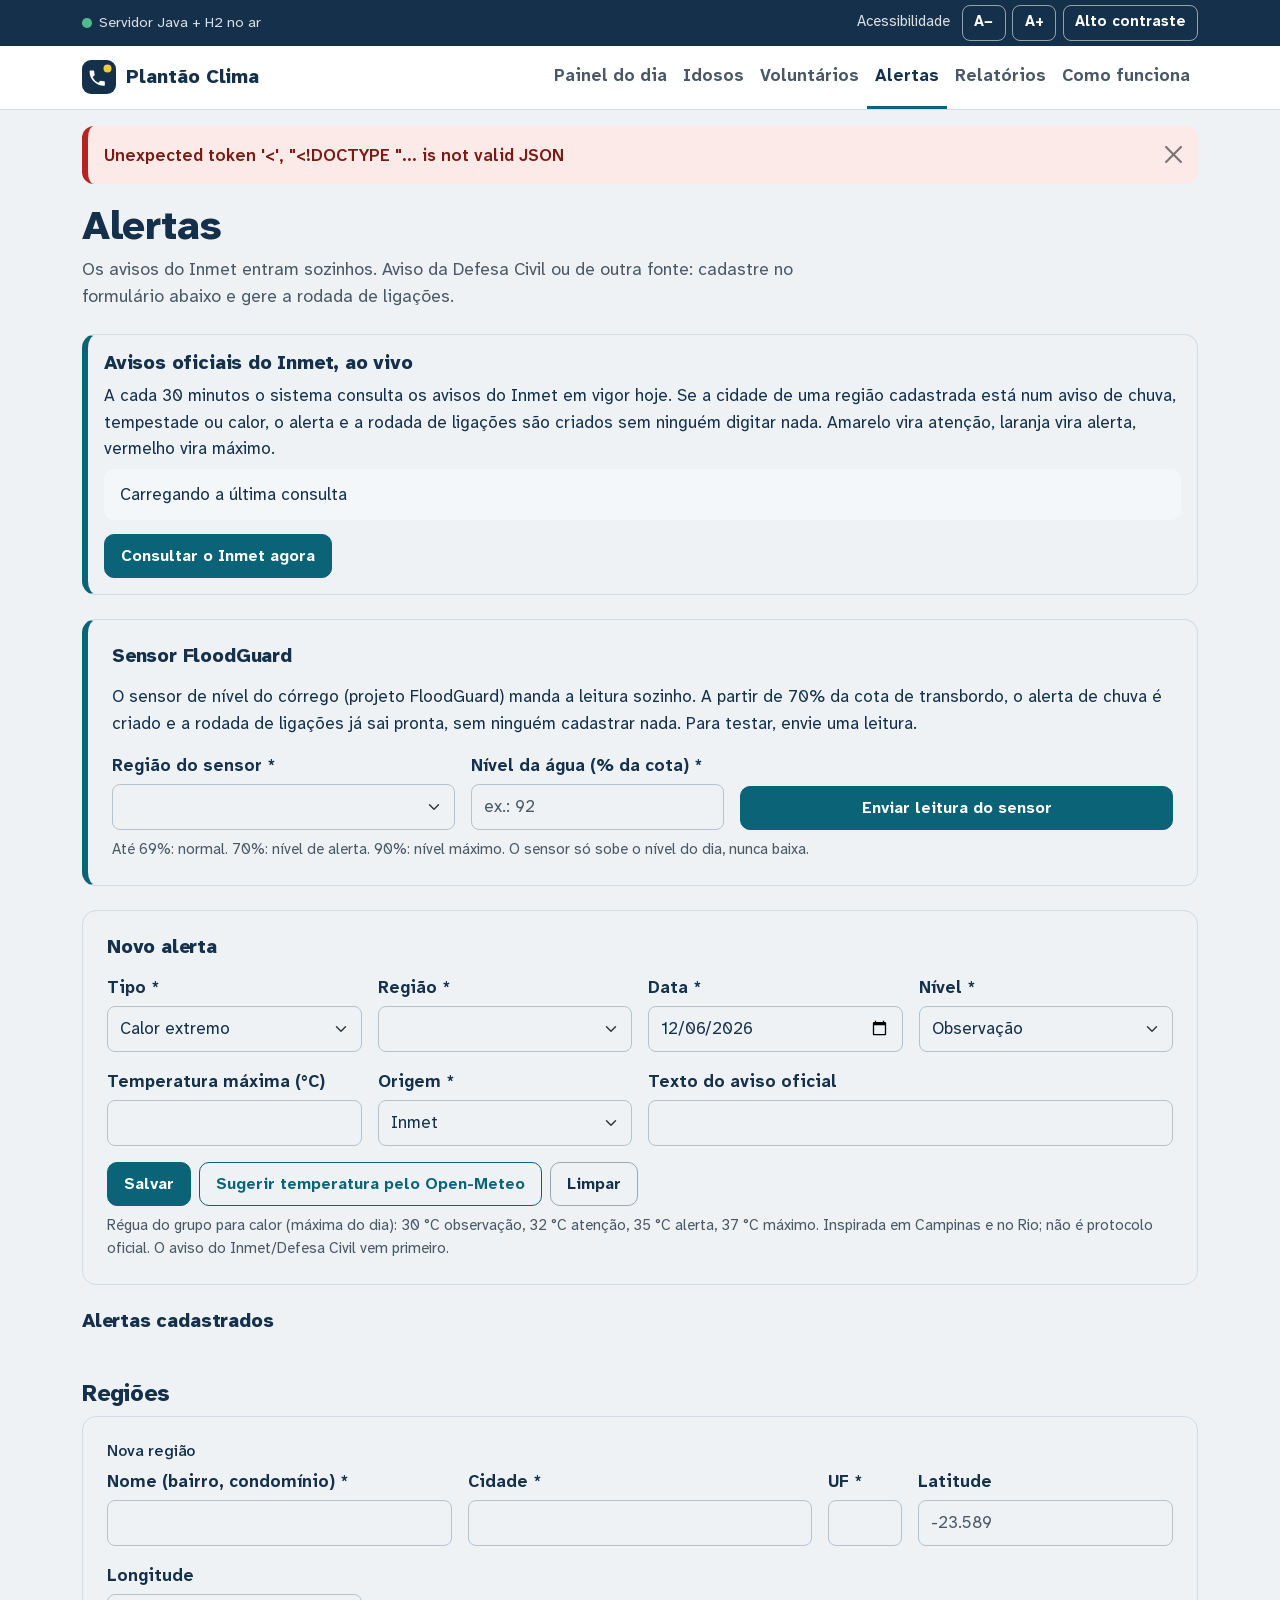
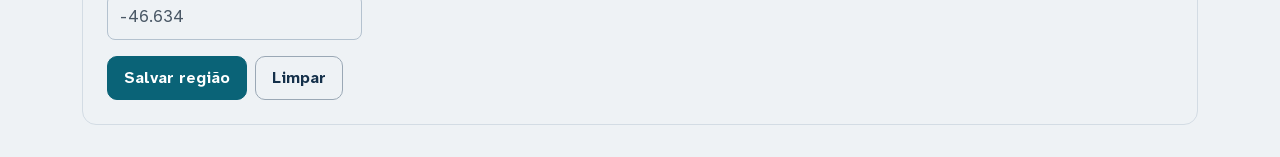
==== commit 11e7d000: "Versão do Gabriel: web + Java com painel de controle e mapa Plantão Clima em Java 8+ com JDBC e H2 (" ====
--- a/web/alertas.html
+++ b/web/alertas.html
@@ -1,244 +1,273 @@
 <!DOCTYPE html>
 <html lang="pt-BR">
 <head>
-    <meta charset="UTF-8">
-    <meta name="viewport" content="width=device-width, initial-scale=1.0">
-    <title>Alertas e Rodada de Ligações — Plantão Clima</title>
-    <link rel="preconnect" href="https://fonts.googleapis.com">
-    <link rel="preconnect" href="https://fonts.gstatic.com" crossorigin>
-    <link href="https://fonts.googleapis.com/css2?family=IBM+Plex+Mono:wght@500;600;700&family=IBM+Plex+Sans:wght@400;500;600;700&display=swap" rel="stylesheet">
-    <link href="https://cdn.jsdelivr.net/npm/bootstrap@5.3.3/dist/css/bootstrap.min.css" rel="stylesheet">
-    <link href="https://cdnjs.cloudflare.com/ajax/libs/font-awesome/6.5.2/css/all.min.css" rel="stylesheet">
-    <link href="css/styles.css" rel="stylesheet">
+  <meta charset="utf-8">
+  <meta name="viewport" content="width=device-width, initial-scale=1">
+  <title>Alertas e regiões - Plantão Clima</title>
+  <link rel="stylesheet" href="lib/bootstrap.min.css">
+  <link rel="stylesheet" href="style.css">
 </head>
 <body>
-    <header>
-        <nav class="navbar navbar-expand-lg pc-navbar sticky-top" aria-label="Navegação principal">
-            <div class="container">
-                <a class="navbar-brand" href="index.html">
-                    <span class="brand-dot" aria-hidden="true"></span>
-                    <span>Plantão Clima</span>
-                </a>
-                <button class="navbar-toggler" type="button" data-bs-toggle="collapse" data-bs-target="#mainNav" aria-controls="mainNav" aria-expanded="false" aria-label="Abrir menu">
-                    <span class="navbar-toggler-icon"></span>
-                </button>
-                <div class="collapse navbar-collapse" id="mainNav">
-                    <ul class="navbar-nav me-auto ms-lg-4">
-                        <li class="nav-item"><a class="nav-link" href="index.html">Painel</a></li>
-                        <li class="nav-item"><a class="nav-link" href="idosos.html">Idosos</a></li>
-                        <li class="nav-item"><a class="nav-link" href="voluntarios.html">Voluntários e Vínculos</a></li>
-                        <li class="nav-item"><a class="nav-link active" href="alertas.html">Alertas e Rodada</a></li>
-                        <li class="nav-item"><a class="nav-link" href="relatorios.html">Relatórios</a></li>
-                    </ul>
-                    <span id="connectionStatus" class="connection-pill offline my-2 my-lg-0">Conectando...</span>
-                </div>
-            </div>
-        </nav>
-    </header>
-
-    <section class="pc-page-header">
-        <div class="container">
-            <div class="d-flex flex-wrap justify-content-between align-items-end gap-3">
-                <div>
-                    <div class="pc-kicker">INMET · Defesa Civil · Escalonamento Automático</div>
-                    <h1>Alertas e Rodada de Ligações</h1>
-                    <p>Registre um alerta climático para gerar a fila ordenada por risco, preencher checklists e escalonar ligações sem resposta.</p>
-                </div>
-                <button type="button" class="btn btn-paper no-print" onclick="window.print()">
-                    Imprimir lista (uso offline)
-                </button>
-            </div>
-        </div>
-    </section>
-
-    <main class="container">
-        <div id="feedbackAlertas" class="feedback-zone"></div>
-
-        <div class="row g-4">
-            <!-- Coluna Esquerda: Criar Alerta + Historico de Alertas -->
-            <aside class="col-lg-4 no-print" aria-label="Cadastro e selecao de alertas">
-                <div class="pc-card mb-4">
-                    <div class="pc-card-header">
-                        <span><i class="fas fa-plus-circle text-danger me-2"></i>Registrar Novo Alerta</span>
-                    </div>
-                    <form id="formAlerta" class="p-3" novalidate>
-                        <div class="mb-3">
-                            <label for="alertaTitulo" class="form-label fw-semibold">Titulo do Alerta *</label>
-                            <input type="text" class="form-control" id="alertaTitulo" required minlength="5" placeholder="Ex.: Onda de Calor 38C - INMET">
-                            <div class="invalid-feedback">Informe um titulo (minimo 5 caracteres).</div>
-                        </div>
-
-                        <div class="row g-2 mb-3">
-                            <div class="col-6">
-                                <label for="alertaTipo" class="form-label fw-semibold">Tipo *</label>
-                                <select class="form-select" id="alertaTipo" required>
-                                    <option value="CALOR">CALOR (Onda de Calor)</option>
-                                    <option value="CHUVA">CHUVA (Chuva Forte)</option>
-                                </select>
-                            </div>
-                            <div class="col-6">
-                                <label for="alertaSeveridade" class="form-label fw-semibold">Severidade *</label>
-                                <select class="form-select" id="alertaSeveridade" required>
-                                    <option value="VERMELHO">VERMELHO (Grande Perigo)</option>
-                                    <option value="LARANJA">LARANJA (Perigo)</option>
-                                    <option value="AMARELO">AMARELO (Perigo Potencial)</option>
-                                </select>
-                            </div>
-                        </div>
-
-                        <div class="row g-2 mb-3">
-                            <div class="col-6">
-                                <label for="alertaFonte" class="form-label fw-semibold">Fonte Oficial *</label>
-                                <select class="form-select" id="alertaFonte" required>
-                                    <option value="INMET">INMET</option>
-                                    <option value="Defesa Civil">Defesa Civil</option>
-                                    <option value="CEMADEN">CEMADEN</option>
-                                    <option value="Defesa Civil / FloodGuard">FloodGuard / Sensores</option>
-                                </select>
-                            </div>
-                            <div class="col-6">
-                                <label for="alertaRegiao" class="form-label fw-semibold">Abrangencia</label>
-                                <select class="form-select" id="alertaRegiao">
-                                    <option value="">Todas as regioes</option>
-                                </select>
-                            </div>
-                        </div>
-
-                        <div class="mb-3">
-                            <label for="alertaDescricao" class="form-label fw-semibold">Orientacao / Descricao *</label>
-                            <textarea class="form-control" id="alertaDescricao" rows="2" required minlength="10" placeholder="Descreva a orientacao para os voluntarios..."></textarea>
-                            <div class="invalid-feedback">Informe a descricao (minimo 10 caracteres).</div>
-                        </div>
-
-                        <button type="submit" class="btn btn-danger w-100 fw-bold">
-                            <i class="fas fa-bolt me-2"></i>Emitir Alerta e Gerar Rodada
-                        </button>
-                    </form>
-                </div>
-
-                <div class="pc-card">
-                    <div class="pc-card-header">
-                        <span><i class="fas fa-clock-rotate-left me-2 text-primary"></i>Alertas Registrados</span>
-                    </div>
-                    <div id="listaAlertas" class="p-3 d-flex flex-column gap-2">
-                        <div class="text-muted text-center py-3">Carregando alertas...</div>
-                    </div>
-                </div>
-            </aside>
-
-            <!-- Coluna Principal: Rodada de Ligacoes -->
-            <section class="col-lg-8" aria-label="Rodada de ligacoes ordenada por risco">
-                <div class="pc-card mb-3 p-3" id="cabecalhoRodada">
-                    <div class="text-muted">Selecione um alerta para visualizar a rodada de ligacoes.</div>
-                </div>
-
-                <div class="d-flex flex-wrap justify-content-between align-items-center gap-2 mb-3 no-print">
-                    <div class="btn-group btn-group-sm" role="group" aria-label="Filtro de status da rodada">
-                        <button type="button" class="btn btn-outline-primary active" data-filtro="TODOS">Todos</button>
-                        <button type="button" class="btn btn-outline-danger" data-filtro="CRITICOS">Criticos / Ajuda</button>
-                        <button type="button" class="btn btn-outline-secondary" data-filtro="PENDENTE">Pendentes</button>
-                        <button type="button" class="btn btn-outline-warning" data-filtro="PRECISA_ATENCAO">Atencao</button>
-                        <button type="button" class="btn btn-outline-success" data-filtro="ESTA_BEM">Estao Bem</button>
-                    </div>
-                    <small class="text-muted"><i class="fas fa-arrow-down-wide-short me-1"></i>Ordenado por prioridade critica e pontuacao de risco</small>
-                </div>
-
-                <!-- Cabecalho exclusivo para impressao offline -->
-                <div class="print-only mb-3 p-2 border border-dark rounded">
-                    <strong>PLANTAO CLIMA — LISTA IMPRESSA PARA RODADA OFFLINE (SEM INTERNET)</strong><br>
-                    <small>Emergencias: SAMU 192 | Bombeiros 193 | Defesa Civil 199 · Marque a situacao a caneta e atualize no painel assim que voltar a conexao.</small>
-                </div>
-
-                <div id="listaRodada" class="d-flex flex-column gap-3">
-                    <div class="pc-card p-4 text-center text-muted">Carregando rodada de ligacoes...</div>
-                </div>
-            </section>
-        </div>
-    </main>
-
-    <!-- Modal Checklist: Precisa de Atencao (Calor ou Chuva) -->
-    <div class="modal fade" id="modalChecklist" tabindex="-1" aria-hidden="true">
-        <div class="modal-dialog modal-dialog-centered">
-            <div class="modal-content">
-                <div class="modal-header bg-warning-subtle">
-                    <h5 class="modal-title fw-bold" id="modalChecklistTitulo">
-                        <i class="fas fa-clipboard-check text-warning me-2"></i>Checklist de Orientacao
-                    </h5>
-                    <button type="button" class="btn-close" data-bs-dismiss="modal" aria-label="Fechar"></button>
-                </div>
-                <form id="formChecklist">
-                    <div class="modal-body">
-                        <input type="hidden" id="chkIdChecagem">
-                        <p class="small text-muted mb-3" id="chkSubtitulo"></p>
-                        <div id="chkItensContainer" class="mb-3"></div>
-                        <div class="mb-2">
-                            <label for="chkObs" class="form-label fw-semibold">Observacao da ligacao</label>
-                            <textarea class="form-control" id="chkObs" rows="2" placeholder="Ex.: Orientado a beber agua fresca; retornaremos em 1 hora."></textarea>
-                        </div>
-                    </div>
-                    <div class="modal-footer">
-                        <button type="button" class="btn btn-outline-secondary" data-bs-dismiss="modal">Cancelar</button>
-                        <button type="submit" class="btn btn-warning fw-bold">Registrar "Precisa de Atencao"</button>
-                    </div>
-                </form>
-            </div>
-        </div>
-    </div>
-
-    <!-- Modal Emergencia: Precisa de Ajuda (192 / 193 / 199) -->
-    <div class="modal fade" id="modalAjuda" tabindex="-1" aria-hidden="true">
-        <div class="modal-dialog modal-dialog-centered">
-            <div class="modal-content border-danger border-2">
-                <div class="modal-header bg-danger text-white">
-                    <h5 class="modal-title fw-bold">
-                        <i class="fas fa-kit-medical me-2"></i>EMERGENCIA — Acione Ajuda Imediata
-                    </h5>
-                    <button type="button" class="btn-close btn-close-white" data-bs-dismiss="modal" aria-label="Fechar"></button>
-                </div>
-                <form id="formAjuda">
-                    <div class="modal-body">
-                        <input type="hidden" id="ajudaIdChecagem">
-                        <div class="alert alert-danger fw-semibold">
-                            Se o idoso relata falta de ar, dor no peito, desmaio, confusao mental ou agua entrando em casa, ligue agora:
-                        </div>
-                        <div class="d-grid gap-2 mb-3">
-                            <a href="tel:192" class="btn btn-danger btn-lg fw-bold"><i class="fas fa-ambulance me-2"></i>LIGAR 192 — SAMU (Emergencia Medica)</a>
-                            <a href="tel:193" class="btn btn-warning btn-lg fw-bold text-dark"><i class="fas fa-fire-extinguisher me-2"></i>LIGAR 193 — Corpo de Bombeiros</a>
-                            <a href="tel:199" class="btn btn-dark btn-lg fw-bold"><i class="fas fa-shield-halved me-2"></i>LIGAR 199 — Defesa Civil</a>
-                        </div>
-                        <p class="small mb-2" id="ajudaEnderecoResumo"></p>
-                        <div class="mb-2">
-                            <label for="ajudaObs" class="form-label fw-semibold">Descreva o ocorrido para a coordenacao *</label>
-                            <textarea class="form-control" id="ajudaObs" rows="2" required placeholder="Ex.: Relatou tontura forte e falta de ar; SAMU 192 acionado."></textarea>
-                        </div>
-                    </div>
-                    <div class="modal-footer">
-                        <button type="button" class="btn btn-outline-secondary" data-bs-dismiss="modal">Voltar</button>
-                        <button type="submit" class="btn btn-danger fw-bold">Confirmar Registro de Ajuda</button>
-                    </div>
-                </form>
-            </div>
-        </div>
-    </div>
-
-    <footer class="pc-footer py-4">
-        <div class="container">
-            <div class="row g-2 align-items-center">
-                <div class="col-md-8">
-                    <strong class="text-dark">Plantão Clima</strong> · Escalonamento automático: Titular &rarr; Reserva &rarr; Crítico no painel (192 / 193 / 199).
-                </div>
-                <div class="col-md-4 text-md-end d-flex flex-wrap gap-1 justify-content-md-end">
-                    <span class="ods-badge">ODS 3</span>
-                    <span class="ods-badge">ODS 11</span>
-                    <span class="ods-badge">ODS 13</span>
-                </div>
-            </div>
-        </div>
-    </footer>
-
-    <script src="https://cdn.jsdelivr.net/npm/bootstrap@5.3.3/dist/js/bootstrap.bundle.min.js"></script>
-    <script src="js/api.js"></script>
-    <script src="js/motion.js"></script>
-    <script src="js/alertas.js"></script>
+<div id="menu"></div>
+<main class="container py-3">
+  <div id="avisos"></div>
+  <h1>Alertas</h1>
+  <p class="text-body-secondary">Os avisos do Inmet entram sozinhos. Aviso da Defesa Civil ou de outra fonte: cadastre no formulário abaixo e gere a rodada de ligações.</p>
+
+  <section class="card card-body mb-4 sensor" aria-labelledby="tInmet">
+    <h2 class="h5" id="tInmet">Avisos oficiais do Inmet, ao vivo</h2>
+    <p class="mb-2">A cada 30 minutos o sistema consulta os avisos do Inmet em vigor hoje. Se a cidade de uma região cadastrada está num aviso de chuva,
+      tempestade ou calor, o alerta e a rodada de ligações são criados sem ninguém digitar nada. Amarelo vira atenção, laranja vira alerta, vermelho vira máximo.</p>
+    <div id="inmetStatus" role="status" class="inmet-status">Carregando a última consulta</div>
+    <div><button class="btn btn-primary" type="button" id="consultarInmet">Consultar o Inmet agora</button></div>
+  </section>
+
+  <form id="formSensor" class="card card-body mb-4 sensor" novalidate>
+    <h2 class="h5">Sensor FloodGuard</h2>
+    <p class="mb-3">O sensor de nível do córrego (projeto FloodGuard) manda a leitura sozinho. A partir de 70% da cota de transbordo,
+      o alerta de chuva é criado e a rodada de ligações já sai pronta, sem ninguém cadastrar nada. Para testar, envie uma leitura.</p>
+    <div class="row g-3 align-items-end">
+      <div class="col-12 col-md-4"><label class="form-label" for="sensorRegiao">Região do sensor *</label>
+        <select class="form-select" id="sensorRegiao" name="idRegiao"></select></div>
+      <div class="col-6 col-md-3"><label class="form-label" for="percentual">Nível da água (% da cota) *</label>
+        <input class="form-control" id="percentual" name="percentual" inputmode="numeric" placeholder="ex.: 92"></div>
+      <div class="col-6 col-md-5"><button class="btn btn-primary w-100" type="submit">Enviar leitura do sensor</button></div>
+    </div>
+    <p class="small text-body-secondary mt-2 mb-0">Até 69%: normal. 70%: nível de alerta. 90%: nível máximo. O sensor só sobe o nível do dia, nunca baixa.</p>
+  </form>
+
+  <form id="formAlerta" class="card card-body mb-4" novalidate>
+    <h2 id="tituloAlerta" class="h5">Novo alerta</h2>
+    <input type="hidden" name="id">
+    <div class="row g-3">
+      <div class="col-6 col-md-3"><label class="form-label" for="tipo">Tipo *</label>
+        <select class="form-select" id="tipo" name="tipo"><option value="CALOR">Calor extremo</option><option value="CHUVA">Chuva forte</option></select></div>
+      <div class="col-6 col-md-3"><label class="form-label" for="idRegiao">Região *</label>
+        <select class="form-select" id="idRegiao" name="idRegiao"></select></div>
+      <div class="col-6 col-md-3"><label class="form-label" for="dataAlerta">Data *</label>
+        <input class="form-control" id="dataAlerta" name="dataAlerta" type="date"></div>
+      <div class="col-6 col-md-3"><label class="form-label" for="nivel">Nível *</label>
+        <select class="form-select" id="nivel" name="nivel">
+          <option value="OBSERVACAO">Observação</option><option value="ATENCAO">Atenção</option><option value="ALERTA">Alerta</option><option value="MAXIMO">Máximo</option></select></div>
+      <div class="col-6 col-md-3"><label class="form-label" for="tempMax">Temperatura máxima (°C)</label>
+        <input class="form-control" id="tempMax" name="tempMax" inputmode="decimal"></div>
+      <div class="col-6 col-md-3"><label class="form-label" for="origem">Origem *</label>
+        <select class="form-select" id="origem" name="origem">
+          <option value="INMET">Inmet</option><option value="DEFESA_CIVIL">Defesa Civil</option><option value="OPEN_METEO">Open-Meteo</option><option value="FLOODGUARD">Sensor FloodGuard</option><option value="MANUAL">Manual</option></select></div>
+      <div class="col-12 col-md-6"><label class="form-label" for="fonteAviso">Texto do aviso oficial</label>
+        <input class="form-control" id="fonteAviso" name="fonteAviso" maxlength="200"></div>
+    </div>
+    <div class="d-flex flex-wrap gap-2 mt-3">
+      <button class="btn btn-primary" type="submit">Salvar</button>
+      <button class="btn btn-outline-primary" type="button" id="sugerir">Sugerir temperatura pelo Open-Meteo</button>
+      <button class="btn btn-outline-secondary" type="button" id="limparAlerta">Limpar</button>
+    </div>
+    <p class="small text-body-secondary mt-2 mb-0">Régua do grupo para calor (máxima do dia): 30 °C observação, 32 °C atenção, 35 °C alerta, 37 °C máximo.
+      Inspirada em Campinas e no Rio; não é protocolo oficial. O aviso do Inmet/Defesa Civil vem primeiro.</p>
+  </form>
+
+  <h2 class="h5">Alertas cadastrados</h2>
+  <div id="listaAlertas" class="mb-5"></div>
+
+  <h2 class="h4">Regiões</h2>
+  <form id="formRegiao" class="card card-body mb-3" novalidate>
+    <h3 id="tituloRegiao" class="h6">Nova região</h3>
+    <input type="hidden" name="id">
+    <div class="row g-3">
+      <div class="col-12 col-md-4"><label class="form-label" for="nomeRegiao">Nome (bairro, condomínio) *</label>
+        <input class="form-control" id="nomeRegiao" name="nome" maxlength="80"></div>
+      <div class="col-8 col-md-4"><label class="form-label" for="cidade">Cidade *</label>
+        <input class="form-control" id="cidade" name="cidade" maxlength="80"></div>
+      <div class="col-4 col-md-1"><label class="form-label" for="uf">UF *</label>
+        <input class="form-control" id="uf" name="uf" maxlength="2"></div>
+      <div class="col-6 col-md-3"><label class="form-label" for="latitude">Latitude</label>
+        <input class="form-control" id="latitude" name="latitude" inputmode="decimal" placeholder="-23.589"></div>
+      <div class="col-6 col-md-3"><label class="form-label" for="longitude">Longitude</label>
+        <input class="form-control" id="longitude" name="longitude" inputmode="decimal" placeholder="-46.634"></div>
+    </div>
+    <div class="d-flex gap-2 mt-3">
+      <button class="btn btn-primary" type="submit">Salvar região</button>
+      <button class="btn btn-outline-secondary" type="button" id="limparRegiao">Limpar</button>
+    </div>
+  </form>
+  <div id="listaRegioes"></div>
+</main>
+
+<script src="lib/bootstrap.bundle.min.js"></script>
+<script src="app.js"></script>
+<script>
+function mostrarInmet(r) {
+  const el = document.getElementById('inmetStatus');
+  if (!r.consultadoEm) { el.textContent = r.mensagem; return; }
+  el.innerHTML = `<strong>Última consulta: ${esc(r.consultadoEm)}.</strong> ${esc(r.mensagem)}` + (r.regioes.length
+    ? `<ul>${r.regioes.map((t, i) => `<li><a href="index.html?alerta=${r.alertas[i]}">${esc(t)}</a></li>`).join('')}</ul>` : '');
+}
+tentar(() => api('inmet')).then(r => r && mostrarInmet(r));
+document.getElementById('consultarInmet').addEventListener('click', async e => {
+  const b = e.currentTarget;
+  b.disabled = true;
+  b.textContent = 'Consultando o Inmet';
+  const r = await tentar(() => api('inmet', {}));
+  b.disabled = false;
+  b.textContent = 'Consultar o Inmet agora';
+  if (r) { mostrarInmet(r); carregar(); }
+});
+
+const formAlerta = document.getElementById('formAlerta'), formRegiao = document.getElementById('formRegiao'), formSensor = document.getElementById('formSensor');
+const NIVEL = { OBSERVACAO: 'Observação', ATENCAO: 'Atenção', ALERTA: 'Alerta', MAXIMO: 'Máximo' };
+const ORIGEM = { INMET: 'Inmet', DEFESA_CIVIL: 'Defesa Civil', OPEN_METEO: 'Open-Meteo', FLOODGUARD: 'Sensor FloodGuard', MANUAL: 'Manual' };
+let alertas = [], regioes = [];
+
+async function carregar() {
+  regioes = await tentar(() => api('regioes'));
+  if (!regioes) return;
+  alertas = await api('alertas');
+  const nomeRegiao = id => (regioes.find(r => r.id === id) || {}).nome || '';
+  const sel = formAlerta.elements.idRegiao.value;
+  opcoes(formAlerta.elements.idRegiao, regioes, 'id', r => `${r.nome} (${r.cidade})`, 'Escolha...');
+  const selSensor = formSensor.elements.idRegiao.value;
+  opcoes(formSensor.elements.idRegiao, regioes, 'id', r => `${r.nome} (${r.cidade})`, 'Escolha...');
+  formSensor.elements.idRegiao.value = selSensor;
+  formAlerta.elements.idRegiao.value = sel;
+
+  document.getElementById('listaAlertas').innerHTML = alertas.length ? `<div class="table-responsive"><table class="table table-striped align-middle">
+    <thead><tr><th>Data</th><th>Tipo</th><th>Região</th><th>Nível</th><th>Máx.</th><th>Origem</th><th>Ações</th></tr></thead><tbody>
+    ${alertas.map(a => `<tr><td>${dataBr(a.dataAlerta)}</td><td>${a.tipo === 'CALOR' ? 'Calor' : 'Chuva'}</td><td>${esc(nomeRegiao(a.idRegiao))}</td>
+      <td>${NIVEL[a.nivel]}</td><td>${a.tempMax != null ? String(a.tempMax).replace('.', ',') + ' °C' : '-'}</td><td>${esc(ORIGEM[a.origem] || a.origem)}</td>
+      <td class="text-nowrap"><button class="btn btn-sm btn-success" onclick="gerarRodada(${a.id})">Gerar rodada</button>
+        <a class="btn btn-sm btn-outline-dark" href="index.html?alerta=${a.id}">Ver no painel</a>
+        <button class="btn btn-sm btn-outline-primary" onclick="editarAlerta(${a.id})">Editar</button>
+        <button class="btn btn-sm btn-outline-danger" onclick="excluirAlerta(${a.id}, this)">Excluir</button></td></tr>`).join('')}
+    </tbody></table></div>` : '<p>Nenhum alerta.</p>';
+
+  document.getElementById('listaRegioes').innerHTML = `<div class="table-responsive"><table class="table table-striped align-middle">
+    <thead><tr><th>Nome</th><th>Cidade</th><th>UF</th><th>Coordenadas</th><th>Ações</th></tr></thead><tbody>
+    ${regioes.map(r => `<tr><td>${esc(r.nome)}</td><td>${esc(r.cidade)}</td><td>${esc(r.uf)}</td>
+      <td>${r.latitude != null ? esc(r.latitude) + ', ' + esc(r.longitude) : '-'}</td>
+      <td class="text-nowrap"><button class="btn btn-sm btn-outline-primary" onclick="editarRegiao(${r.id})">Editar</button>
+      <button class="btn btn-sm btn-outline-danger" onclick="excluirRegiao(${r.id})">Excluir</button></td></tr>`).join('')}
+    </tbody></table></div>`;
+}
+
+function limparAlerta() {
+  formAlerta.reset();
+  formAlerta.elements.id.value = '';
+  formAlerta.elements.dataAlerta.value = hoje();
+  document.getElementById('tituloAlerta').textContent = 'Novo alerta';
+  limparErros(formAlerta);
+}
+
+function editarAlerta(id) {
+  preencherForm(formAlerta, alertas.find(a => a.id === id));
+  document.getElementById('tituloAlerta').textContent = 'Editando alerta';
+  formAlerta.scrollIntoView({ behavior: 'smooth' });
+}
+
+async function excluirAlerta(id, botao) {
+  if (botao.dataset.confirmar !== 'sim') {
+    botao.dataset.confirmar = 'sim';
+    botao.textContent = 'Confirmar?';
+    return;
+  }
+  if (await tentar(() => api('alertas/excluir', { id }), 'Alerta excluído.') !== undefined) carregar();
+}
+
+async function gerarRodada(id) {
+  const r = await tentar(() => api('rodada', { id }));
+  if (r) avisar(r.criadas ? `${r.criadas} ligações criadas. Abra o Painel do dia.` : 'A rodada já estava gerada para todos os titulares.');
+}
+
+function validarAlerta(d) {
+  limparErros(formAlerta);
+  let ok = true;
+  if (!d.idRegiao) ok = erroCampo(formAlerta, 'idRegiao', 'Escolha a região.');
+  if (!d.dataAlerta) ok = erroCampo(formAlerta, 'dataAlerta', 'Informe a data.');
+  d.tempMax = d.tempMax.replace(',', '.');
+  if (d.tempMax && (isNaN(d.tempMax) || d.tempMax < -10 || d.tempMax > 60)) ok = erroCampo(formAlerta, 'tempMax', 'Temperatura entre -10 e 60 °C.');
+  if (d.tipo === 'CALOR' && !d.tempMax && d.origem === 'OPEN_METEO') ok = erroCampo(formAlerta, 'tempMax', 'Use a sugestão ou digite a temperatura.');
+  return ok;
+}
+
+formAlerta.addEventListener('submit', async e => {
+  e.preventDefault();
+  const d = dadosForm(formAlerta);
+  if (!validarAlerta(d)) return;
+  const r = await tentar(() => api('alertas', d), d.id ? 'Alerta atualizado.' : 'Alerta cadastrado. Agora clique em "Gerar rodada".');
+  if (r) { limparAlerta(); carregar(); }
+});
+
+document.getElementById('sugerir').addEventListener('click', async () => {
+  const d = dadosForm(formAlerta);
+  limparErros(formAlerta);
+  if (d.tipo !== 'CALOR') return avisar('A sugestão automática é só para calor. Para chuva, use o aviso da Defesa Civil.', 'info');
+  if (!d.idRegiao) return erroCampo(formAlerta, 'idRegiao', 'Escolha a região.');
+  const r = await tentar(() => api(`previsao?regiao=${d.idRegiao}&data=${d.dataAlerta}`));
+  if (!r) return;
+  formAlerta.elements.tempMax.value = r.tempMax;
+  if (r.nivelSugerido) {
+    formAlerta.elements.nivel.value = r.nivelSugerido;
+    if (!formAlerta.elements.fonteAviso.value) formAlerta.elements.origem.value = 'OPEN_METEO';
+    avisar(`Previsão de máxima ${r.tempMax} °C: nível sugerido ${NIVEL[r.nivelSugerido]}. Confira o aviso oficial.`, 'warning');
+  } else {
+    avisar(`Previsão de máxima ${r.tempMax} °C: abaixo de 30 °C, a régua do grupo não sugere alerta.`, 'info');
+  }
+});
+
+formSensor.addEventListener('submit', async e => {
+  e.preventDefault();
+  limparErros(formSensor);
+  const d = dadosForm(formSensor);
+  let ok = true;
+  if (!d.idRegiao) ok = erroCampo(formSensor, 'idRegiao', 'Escolha a região.');
+  if (!/^\d{1,3}$/.test(d.percentual) || d.percentual > 200) ok = erroCampo(formSensor, 'percentual', 'Número inteiro de 0 a 200.');
+  if (!ok) return;
+  const r = await tentar(() => api('sensor', d));
+  if (!r) return;
+  if (!r.idAlerta) return avisar(r.mensagem, 'info');
+  document.getElementById('avisos').innerHTML = `<div class="alert alert-warning" role="alert">${esc(r.mensagem)}
+    <a class="btn btn-primary btn-sm ms-2" href="index.html?alerta=${r.idAlerta}">Abrir no painel</a></div>`;
+  carregar();
+});
+
+function limparRegiao() {
+  formRegiao.reset();
+  formRegiao.elements.id.value = '';
+  document.getElementById('tituloRegiao').textContent = 'Nova região';
+  limparErros(formRegiao);
+}
+
+function editarRegiao(id) {
+  preencherForm(formRegiao, regioes.find(r => r.id === id));
+  document.getElementById('tituloRegiao').textContent = 'Editando região';
+  formRegiao.scrollIntoView({ behavior: 'smooth' });
+}
+
+async function excluirRegiao(id) {
+  if (await tentar(() => api('regioes/excluir', { id }), 'Região excluída.') !== undefined) carregar();
+}
+
+formRegiao.addEventListener('submit', async e => {
+  e.preventDefault();
+  limparErros(formRegiao);
+  const d = dadosForm(formRegiao);
+  d.uf = d.uf.toUpperCase();
+  d.latitude = d.latitude.replace(',', '.');
+  d.longitude = d.longitude.replace(',', '.');
+  let ok = true;
+  if (d.nome.length < 2) ok = erroCampo(formRegiao, 'nome', 'Informe o nome.');
+  if (d.cidade.length < 2) ok = erroCampo(formRegiao, 'cidade', 'Informe a cidade.');
+  if (!/^[A-Z]{2}$/.test(d.uf)) ok = erroCampo(formRegiao, 'uf', '2 letras.');
+  if (d.latitude && (isNaN(d.latitude) || Math.abs(d.latitude) > 90)) ok = erroCampo(formRegiao, 'latitude', 'Entre -90 e 90.');
+  if (d.longitude && (isNaN(d.longitude) || Math.abs(d.longitude) > 180)) ok = erroCampo(formRegiao, 'longitude', 'Entre -180 e 180.');
+  if (!ok) return;
+  const r = await tentar(() => api('regioes', d), d.id ? 'Região atualizada.' : 'Região cadastrada.');
+  if (r) { limparRegiao(); carregar(); }
+});
+
+document.getElementById('limparAlerta').addEventListener('click', limparAlerta);
+document.getElementById('limparRegiao').addEventListener('click', limparRegiao);
+limparAlerta();
+carregar();
+</script>
 </body>
 </html>
--- a/web/style.css
+++ b/web/style.css
@@ -0,0 +1,387 @@
+@font-face {
+  font-family: 'Atkinson Hyperlegible Next';
+  src: url('lib/fonts/atkinson-next.woff2') format('woff2');
+  font-weight: 200 800;
+  font-display: swap;
+}
+
+/* paleta: tinta e papel frios; amarelo/laranja/vermelho seguem a escala de avisos do INMET */
+:root {
+  --tinta: #14304A;
+  --tinta-2: #4A5866;
+  --fundo: #EEF2F5;
+  --folha: #FFFFFF;
+  --borda: #D3DCE4;
+  --ligar: #0A6377;
+  --ligar-escuro: #084F5F;
+  --bem: #1C7148;
+  --amarelo: #F6C83B;
+  --amarelo-claro: #FBE9A6;
+  --laranja: #EE8A2E;
+  --perigo: #B3261E;
+  --perigo-claro: #FBEAE8;
+
+  --bs-body-font-family: 'Atkinson Hyperlegible Next', system-ui, -apple-system, 'Segoe UI', sans-serif;
+  --bs-body-color: var(--tinta);
+  --bs-body-color-rgb: 20, 48, 74;
+  --bs-body-bg: var(--fundo);
+  --bs-border-color: var(--borda);
+  --bs-secondary-color: var(--tinta-2);
+  --bs-link-color: var(--ligar);
+  --bs-link-color-rgb: 10, 99, 119;
+  --bs-link-hover-color-rgb: 8, 79, 95;
+  --bs-primary: #0A6377;    --bs-primary-rgb: 10, 99, 119;
+  --bs-success: #1C7148;    --bs-success-rgb: 28, 113, 72;
+  --bs-danger: #B3261E;     --bs-danger-rgb: 179, 38, 30;
+  --bs-warning: #F6C83B;    --bs-warning-rgb: 246, 200, 59;
+  --bs-dark: #14304A;       --bs-dark-rgb: 20, 48, 74;
+  --bs-secondary: #4A5866;  --bs-secondary-rgb: 74, 88, 102;
+  --bs-border-radius: .625rem;
+}
+
+body { font-size: 1.0625rem; line-height: 1.55; }
+h1, h2, h3, .h4, .h5 { font-weight: 800; letter-spacing: -.01em; color: var(--tinta); }
+h1 { font-size: clamp(1.75rem, 1.2rem + 1.8vw, 2.5rem); line-height: 1.1; margin: 1.25rem 0 .5rem; }
+.h4 { font-size: 1.45rem; }
+.h5 { font-size: 1.2rem; }
+main > h1 + p { max-width: 68ch; font-size: 1.1rem; margin-bottom: 1.5rem; }
+
+:focus-visible { outline: 3px solid var(--tinta); outline-offset: 2px; }
+/* o Bootstrap tira o outline desses; aqui ele volta, com contraste */
+.btn:focus-visible, .nav-link:focus-visible, .form-control:focus-visible, .form-select:focus-visible, .form-check-input:focus-visible, .btn-close:focus-visible, .navbar-toggler:focus-visible, .btn-check:focus-visible + .btn {
+  outline: 3px solid var(--tinta); outline-offset: 2px; box-shadow: 0 0 0 6px #fff; border-color: var(--ligar);
+}
+.form-control:focus, .form-select:focus, .form-check-input:focus { border-color: var(--ligar); }
+
+/* topo */
+.topo { background: var(--folha); border-bottom: 1px solid var(--borda); padding: 0; }
+.marca { display: flex; align-items: center; gap: .6rem; font-weight: 800; font-size: 1.2rem; color: var(--tinta); text-decoration: none; padding: .7rem 0; }
+.marca:hover { color: var(--tinta); }
+.marca svg { width: 34px; height: 34px; flex: none; }
+.topo .nav-link { color: var(--tinta-2); font-weight: 700; padding: 1.05rem .85rem; border-bottom: 3px solid transparent; }
+.topo .nav-link:hover { color: var(--tinta); }
+.topo .nav-link.active { color: var(--tinta); border-bottom-color: var(--ligar); }
+.conexao { display: inline-flex; align-items: center; gap: .45rem; font-size: .9rem; color: var(--tinta-2); white-space: nowrap; }
+.conexao::before { content: ''; width: .6rem; height: .6rem; border-radius: 50%; background: #9AA8B5; }
+.conexao.ok::before { background: var(--bem); }
+.conexao.off { color: var(--perigo); font-weight: 700; }
+.conexao.off::before { background: var(--perigo); }
+@media (max-width: 991.98px) {
+  .topo .nav-link { padding: .75rem 0 .75rem .75rem; border-bottom: 0; border-left: 3px solid transparent; }
+  .topo .nav-link.active { border-left-color: var(--ligar); }
+  .conexao { padding: .5rem 0 1rem .75rem; }
+}
+
+/* botoes: alvo minimo 44px (WCAG 2.5.8 pede 24px; publico com mais idade pede mais) */
+.btn { min-height: 44px; font-weight: 700; border-radius: .625rem; padding-inline: 1rem; display: inline-flex; align-items: center; justify-content: center; gap: .45rem; }
+.btn-sm { min-height: 38px; font-size: .95rem; padding-inline: .75rem; }
+.btn-lg { min-height: 56px; }
+.btn-primary { --bs-btn-bg: var(--ligar); --bs-btn-border-color: var(--ligar); --bs-btn-hover-bg: var(--ligar-escuro); --bs-btn-hover-border-color: var(--ligar-escuro); --bs-btn-active-bg: #063E4B; --bs-btn-active-border-color: #063E4B; --bs-btn-disabled-bg: var(--ligar); --bs-btn-disabled-border-color: var(--ligar); }
+.btn-outline-primary { --bs-btn-color: var(--ligar); --bs-btn-border-color: var(--ligar); --bs-btn-hover-bg: var(--ligar); --bs-btn-hover-border-color: var(--ligar); --bs-btn-active-bg: var(--ligar-escuro); --bs-btn-active-border-color: var(--ligar-escuro); }
+.btn-success { --bs-btn-bg: var(--bem); --bs-btn-border-color: var(--bem); --bs-btn-hover-bg: #145A38; --bs-btn-hover-border-color: #145A38; --bs-btn-active-bg: #0F472C; }
+.btn-outline-success { --bs-btn-color: var(--bem); --bs-btn-border-color: var(--bem); --bs-btn-hover-bg: var(--bem); --bs-btn-hover-border-color: var(--bem); }
+.btn-danger { --bs-btn-bg: var(--perigo); --bs-btn-border-color: var(--perigo); --bs-btn-hover-bg: #8F1E18; --bs-btn-hover-border-color: #8F1E18; --bs-btn-active-bg: #761812; }
+.btn-outline-danger { --bs-btn-color: var(--perigo); --bs-btn-border-color: var(--perigo); --bs-btn-hover-bg: var(--perigo); --bs-btn-hover-border-color: var(--perigo); }
+.btn-warning { --bs-btn-bg: var(--amarelo); --bs-btn-border-color: var(--amarelo); --bs-btn-color: var(--tinta); --bs-btn-hover-bg: #E8B71F; --bs-btn-hover-border-color: #E8B71F; --bs-btn-hover-color: var(--tinta); --bs-btn-active-bg: #D9A812; --bs-btn-active-color: var(--tinta); }
+.btn-dark { --bs-btn-bg: var(--tinta); --bs-btn-border-color: var(--tinta); --bs-btn-hover-bg: #0C2033; --bs-btn-hover-border-color: #0C2033; }
+.btn-outline-dark, .btn-outline-secondary { --bs-btn-color: var(--tinta); --bs-btn-border-color: #9AA8B5; --bs-btn-hover-bg: var(--tinta); --bs-btn-hover-border-color: var(--tinta); --bs-btn-hover-color: #fff; }
+.btn svg { width: 1.15em; height: 1.15em; flex: none; }
+
+/* formularios */
+.form-label { font-weight: 700; margin-bottom: .35rem; }
+.form-control, .form-select { min-height: 46px; border-color: #B4C2CF; border-radius: .5rem; font-size: 1.0625rem; }
+.form-check-input { width: 1.4em; height: 1.4em; border-color: #8D9DAC; }
+.form-check-input:checked { background-color: var(--ligar); border-color: var(--ligar); }
+.form-check-label { padding-top: .15em; padding-left: .25rem; }
+.invalid-feedback { font-weight: 700; font-size: .95rem; }
+
+/* folhas (cartoes) e tabelas */
+.card { border: 1px solid var(--borda); border-radius: 14px; }
+form.card { padding: 1.5rem; }
+form.card > h2:first-of-type { margin-bottom: 1rem; }
+.table-responsive { background: var(--folha); border: 1px solid var(--borda); border-radius: 14px; }
+.table { --bs-table-bg: transparent; --bs-table-striped-bg: #F4F7F9; margin-bottom: 0; }
+.table > :not(caption) > * > * { padding: .8rem .9rem; }
+.table thead th { font-size: .9rem; color: var(--tinta-2); font-weight: 700; border-bottom: 2px solid var(--borda); white-space: nowrap; }
+.badge { font-weight: 700; border-radius: 999px; padding: .4em .75em; font-size: .82rem; }
+.text-bg-warning { color: var(--tinta) !important; }
+
+/* avisos de retorno */
+.alert { border: 0; border-left: 6px solid; border-radius: 12px; font-weight: 600; }
+.alert-success { --bs-alert-bg: #E5F2EB; --bs-alert-color: #0F4A2E; border-left-color: var(--bem); }
+.alert-danger { --bs-alert-bg: var(--perigo-claro); --bs-alert-color: #7A1A14; border-left-color: var(--perigo); }
+.alert-warning { --bs-alert-bg: #FDF3D3; --bs-alert-color: #5C4100; border-left-color: var(--amarelo); }
+.alert-info, .alert-primary { --bs-alert-bg: #E2EFF2; --bs-alert-color: var(--tinta); border-left-color: var(--ligar); }
+
+/* ===== painel do dia ===== */
+.faixa { padding: 1.25rem 0 4.5rem; color: var(--tinta); background: #DCE4EA; }
+.faixa.nivel-OBSERVACAO { background: var(--amarelo-claro); }
+.faixa.nivel-ATENCAO { background: var(--amarelo); }
+.faixa.nivel-ALERTA { background: var(--laranja); }
+.faixa.nivel-MAXIMO { background: var(--perigo); color: #fff; }
+.faixa h1, .faixa .titulo { color: inherit; margin: .6rem 0 .35rem; font-size: clamp(2rem, 1.3rem + 2.6vw, 3.25rem); }
+.faixa .nivel { display: inline-block; font-weight: 800; font-size: .95rem; padding: .25rem .75rem; border-radius: 999px; background: rgba(255, 255, 255, .6); color: var(--tinta); }
+.faixa.nivel-MAXIMO .nivel { background: #fff; color: var(--perigo); }
+.faixa .fonte { font-size: .98rem; margin: 0; max-width: 70ch; }
+.faixa .form-select { background-color: rgba(255, 255, 255, .94); border-color: transparent; }
+.faixa .form-label { font-size: .95rem; }
+.btn-faixa { --bs-btn-bg: rgba(255, 255, 255, .94); --bs-btn-color: var(--tinta); --bs-btn-border-color: transparent; --bs-btn-hover-bg: #fff; --bs-btn-hover-color: var(--tinta); --bs-btn-active-bg: #fff; --bs-btn-active-color: var(--tinta); }
+
+/* painel de controle: um cartao por alerta, sincronizado com o mapa */
+.nivel-OBSERVACAO { --nivel-cor: var(--amarelo-claro); }
+.nivel-ATENCAO { --nivel-cor: var(--amarelo); }
+.nivel-ALERTA { --nivel-cor: var(--laranja); }
+.nivel-MAXIMO { --nivel-cor: var(--perigo); }
+.visao { padding: .5rem 0 2.5rem; }
+.visao-topo { display: flex; flex-wrap: wrap; align-items: flex-end; justify-content: space-between; gap: .75rem 2rem; margin-bottom: 1.5rem; }
+.visao h1 { margin-bottom: .35rem; }
+.resumo { font-size: clamp(1.1rem, 1rem + .5vw, 1.35rem); font-weight: 700; margin: 0; max-width: 62ch; }
+.alarme { display: flex; align-items: center; gap: .5rem; margin: .5rem 0 0; font-weight: 800; color: var(--perigo); }
+.alarme::before { content: '×'; display: grid; place-items: center; flex: none; width: 1.5rem; height: 1.5rem; border-radius: 50%; background: var(--perigo); color: #fff; font-size: 1.1rem; line-height: 1; }
+.visao-acoes { display: flex; flex-wrap: wrap; align-items: center; gap: .5rem 1rem; }
+.hora { color: var(--tinta-2); font-size: .95rem; }
+.hora::first-letter { text-transform: uppercase; }
+.subtitulo { font-size: 1.2rem; margin: 0 0 .75rem; }
+.controle { display: grid; gap: 1.5rem; }
+@media (min-width: 992px) {
+  .controle { grid-template-columns: minmax(0, 7fr) minmax(320px, 5fr); align-items: start; }
+  .cartoes { grid-column: 2; grid-row: 1; }
+  .mapa-area { grid-column: 1; grid-row: 1; position: sticky; top: 1rem; }
+}
+.cartoes-lista { list-style: none; margin: 0; padding: 0; display: grid; gap: .6rem; }
+.alerta-cartao { display: block; background: var(--folha); border: 1px solid var(--borda); border-left: 10px solid var(--nivel-cor); border-radius: 14px; padding: .8rem 1rem .85rem; color: var(--tinta); text-decoration: none; }
+.alerta-cartao:hover { color: var(--tinta); border-color: #8D9DAC; border-left-color: var(--nivel-cor); }
+.alerta-cartao[aria-current="true"] { box-shadow: 0 0 0 3px var(--tinta); }
+.cartao-topo { display: flex; justify-content: space-between; align-items: center; gap: .5rem; }
+.cartao-regiao { font-size: 1.2rem; font-weight: 800; }
+.selo { flex: none; background: var(--nivel-cor); color: var(--tinta); font-weight: 800; font-size: .85rem; padding: .15rem .65rem; border-radius: 999px; }
+.selo.nivel-MAXIMO { color: #fff; }
+.cartao-meta, .cartao-clima { display: block; color: var(--tinta-2); font-size: .95rem; }
+.cartao-clima { font-size: .9rem; margin-top: .15rem; }
+.mini-fita { display: flex; gap: 2px; height: 10px; margin: .55rem 0 .4rem; }
+.mini-fita i { flex: 1 1 0; border-radius: 3px; }
+.cartao-conta { display: block; font-weight: 700; font-variant-numeric: tabular-nums; }
+.calmas { margin: .75rem 0 0; color: var(--tinta-2); }
+.anteriores { margin-top: .75rem; }
+.anteriores summary { cursor: pointer; font-weight: 700; color: var(--ligar); min-height: 44px; display: flex; align-items: center; }
+.anteriores ul { margin: .25rem 0 0; padding-left: 1.2rem; }
+.anteriores li { margin-bottom: .35rem; }
+.mapa-topo { display: flex; flex-wrap: wrap; justify-content: space-between; align-items: center; gap: .5rem 1rem; margin-bottom: .75rem; }
+.mapa-topo .subtitulo { margin: 0; }
+.camadas .btn { --bs-btn-active-bg: var(--tinta); --bs-btn-active-color: #fff; --bs-btn-active-border-color: var(--tinta); --bs-btn-disabled-color: #6B7A88; min-height: 40px; }
+.mapa { height: min(68vh, 560px); min-height: 320px; border: 1px solid var(--borda); border-radius: 16px; background: #E4EAEF; font: inherit; z-index: 0; }
+@media (max-width: 991.98px) { .mapa { height: 340px; } }
+.legenda-mapa { display: flex; flex-wrap: wrap; align-items: center; gap: .35rem 1.1rem; margin-top: .65rem; font-size: .95rem; }
+.chave { display: inline-flex; align-items: center; gap: .4rem; }
+.chave i { width: 1.1rem; height: 1.1rem; border-radius: 4px; background: var(--nivel-cor); border: 1px solid rgba(20, 48, 74, .35); }
+.chave i.pino-mini { display: grid; place-items: center; width: 1.6rem; height: 1.6rem; border-radius: 50%; background: var(--folha); border: 2px solid var(--tinta); font-style: normal; font-weight: 800; font-size: .8rem; }
+.rampa { width: 160px; height: 12px; border-radius: 6px; border: 1px solid rgba(20, 48, 74, .25); }
+.rampa-num { font-weight: 700; font-variant-numeric: tabular-nums; }
+.leitura { font-weight: 700; color: var(--ligar); min-width: 11rem; }
+.nota-mapa { margin: .4rem 0 0; font-size: .9rem; color: var(--tinta-2); max-width: 90ch; }
+.pino-caixa { background: none; border: 0; }
+.pino { display: grid; place-items: center; width: 100%; height: 100%; border-radius: 50%; background: var(--nivel-cor); color: var(--tinta); font-weight: 800; font-size: 1rem; border: 3px solid #fff; box-shadow: 0 1px 5px rgba(20, 48, 74, .5); }
+.pino.nivel-MAXIMO { color: #fff; }
+.pino.sem { background: #fff; border: 3px solid #8D9DAC; box-shadow: none; }
+.pino-nome { position: absolute; left: 50%; top: 100%; margin-top: 3px; transform: translateX(-50%); white-space: nowrap; font-weight: 800; font-size: .85rem; color: var(--tinta); text-shadow: 0 0 3px #fff, 0 0 3px #fff, 0 0 4px #fff; pointer-events: none; }
+.pino-caixa.ativa .pino { outline: 3px solid var(--tinta); outline-offset: 2px; }
+.area { stroke: var(--tinta); stroke-dasharray: 7 5; fill: var(--nivel-cor); fill-opacity: .22; }
+.halo { stroke: none; fill: var(--nivel-cor); fill-opacity: .4; }
+.so-contorno .area { fill-opacity: 0; }
+.so-contorno .halo { display: none; }
+.leaflet-container a.leaflet-popup-close-button { min-width: 24px; }
+.mapa .leaflet-control-attribution { font-size: .75rem; }
+html.contraste .alerta-cartao { border: 2px solid #000; border-left: 10px solid var(--nivel-cor); }
+html.contraste .pino { border-color: #000; }
+html.contraste .btn-faixa { --bs-btn-border-color: #000; border-width: 2px; }
+
+/* fita da rodada: um segmento por idoso, cor = situacao da ultima ligacao */
+.placar { background: var(--folha); border: 1px solid var(--borda); border-radius: 18px; padding: 1.25rem 1.5rem 1.1rem; margin-top: -3rem; position: relative; }
+.placar h2 { font-size: clamp(1.3rem, 1rem + 1vw, 1.75rem); margin: 0 0 .9rem; }
+.fita { display: flex; gap: 4px; height: 44px; }
+.fita a { flex: 1 1 0; min-width: 10px; border-radius: 6px; transform-origin: left; }
+.fita a:first-child { border-radius: 12px 6px 6px 12px; }
+.fita a:last-child { border-radius: 6px 12px 12px 6px; }
+.fita a:only-child { border-radius: 12px; }
+.fita.animar a { animation: encher .45s cubic-bezier(.2, .7, .3, 1) both; animation-delay: calc(var(--i) * 45ms); }
+@keyframes encher { from { transform: scaleX(0); opacity: 0; } }
+.s-PENDENTE { background: repeating-linear-gradient(135deg, #DCE3EA 0 8px, #C9D3DC 8px 16px); }
+.s-RESERVA { background: repeating-linear-gradient(135deg, #FBE9A6 0 8px, #F6C83B 8px 16px); }
+.s-OK { background: var(--bem); }
+.s-ATENCAO { background: var(--amarelo); }
+.s-URGENTE { background: var(--laranja); }
+.s-CRITICO { background: var(--perigo); }
+.legenda { display: flex; flex-wrap: wrap; gap: .4rem 1.4rem; margin: .9rem 0 0; padding: 0; list-style: none; font-size: .98rem; }
+.legenda li { display: flex; align-items: center; gap: .45rem; }
+.legenda i { width: 1rem; height: 1rem; border-radius: 4px; display: inline-block; }
+.legenda b { font-variant-numeric: tabular-nums; font-size: 1.1rem; }
+
+/* protocolo: sequencia real da escalada */
+.protocolo { display: grid; grid-template-columns: repeat(4, 1fr); gap: 0 1rem; margin: 1.75rem 0 0; padding: 0; list-style: none; counter-reset: passo; }
+.protocolo li { position: relative; padding: .9rem 0 .5rem 3rem; border-top: 3px solid var(--borda); counter-increment: passo; }
+.protocolo li::before { content: counter(passo); position: absolute; left: 0; top: .8rem; width: 2.2rem; height: 2.2rem; border-radius: 50%; display: grid; place-items: center; font-weight: 800; background: var(--folha); border: 2px solid var(--borda); color: var(--tinta-2); }
+.protocolo li.ativo { border-top-color: var(--ligar); }
+.protocolo li.ativo::before { background: var(--ligar); border-color: var(--ligar); color: #fff; }
+.protocolo li.ativo.perigo { border-top-color: var(--perigo); }
+.protocolo li.ativo.perigo::before { background: var(--perigo); border-color: var(--perigo); }
+.protocolo strong { display: block; font-size: 1.05rem; }
+.protocolo span { font-size: .95rem; color: var(--tinta-2); }
+@media (max-width: 767.98px) { .protocolo { grid-template-columns: 1fr 1fr; } }
+
+/* criticos */
+.critico { background: var(--perigo-claro); border: 2px solid var(--perigo); border-radius: 14px; padding: 1.25rem 1.4rem; margin-bottom: .75rem; }
+.critico h3 { font-size: 1.35rem; margin: 0 0 .25rem; }
+.secao-titulo { display: flex; align-items: end; justify-content: space-between; gap: .75rem 1.5rem; flex-wrap: wrap; margin: 2.25rem 0 1rem; }
+.secao-titulo h2 { margin: 0; font-size: 1.5rem; }
+.secao-titulo.perigo h2 { color: var(--perigo); }
+
+/* como funciona */
+.abertura h1 { max-width: 22ch; }
+.abertura .lead { max-width: 62ch; font-size: 1.2rem; margin: 0; }
+.medida { max-width: 72ch; }
+.papeis h3 { font-size: 1.25rem; padding-top: .75rem; border-top: 3px solid var(--amarelo); }
+.papeis p { margin: 0; }
+.protocolo.fluxo, .protocolo.fases { margin-top: .5rem; }
+.protocolo.fases { grid-template-columns: repeat(3, 1fr); }
+@media (max-width: 767.98px) { .protocolo.fases { grid-template-columns: 1fr; } }
+.canal { height: 100%; background: var(--folha); border: 1px solid var(--borda); border-radius: 14px; padding: 1.1rem 1.25rem; }
+.canal h3 { font-size: 1.1rem; margin: 0 0 .35rem; }
+.canal p { margin: 0; color: var(--tinta-2); }
+.sensor { border-left: 6px solid var(--ligar); }
+.cartaz { position: relative; overflow: hidden; background: var(--amarelo); color: var(--tinta); border-radius: 18px; padding: 2.5rem 2rem 2rem; max-width: 760px; }
+.cartaz-sol { position: absolute; right: -60px; top: -60px; width: 200px; height: 200px; border-radius: 50%; background: #fff; opacity: .35; }
+.cartaz h2 { position: relative; font-size: clamp(1.9rem, 1.2rem + 2.6vw, 3rem); font-weight: 800; line-height: 1.05; max-width: 16ch; margin: 0 0 .75rem; }
+.cartaz-sub { font-size: 1.25rem; font-weight: 700; max-width: 40ch; }
+.cartaz ul { font-size: 1.1rem; padding-left: 1.2rem; margin: 1.25rem 0; }
+.cartaz li { margin-bottom: .4rem; }
+.cartaz-cta { background: var(--tinta); color: #fff; font-size: 1.2rem; font-weight: 700; border-radius: 12px; padding: 1rem 1.25rem; margin: 0 0 1rem; }
+.cartaz-rodape { margin: 0; font-weight: 700; }
+
+/* cartao de ligacao: a borda lateral repete a cor da fita */
+.ligacao { border-left: 8px solid #C9D3DC; height: 100%; background: var(--folha); }
+.ligacao.s-OK, .ligacao.s-ATENCAO, .ligacao.s-URGENTE, .ligacao.s-CRITICO, .ligacao.s-RESERVA { background: var(--folha); }
+.ligacao.s-OK { border-left-color: var(--bem); }
+.ligacao.s-ATENCAO, .ligacao.s-RESERVA { border-left-color: var(--amarelo); }
+.ligacao.s-URGENTE { border-left-color: var(--laranja); }
+.ligacao.s-CRITICO { border-left-color: var(--perigo); }
+.ligacao h3 { font-size: 1.3rem; margin: 0; }
+.ligacao .quem { color: var(--tinta-2); margin: .2rem 0 .9rem; }
+.ligacao .btn-ligar { width: 100%; min-height: 56px; font-size: 1.15rem; margin-bottom: .6rem; font-variant-numeric: tabular-nums; }
+.respostas { display: grid; grid-template-columns: 1fr 1fr; gap: .5rem; }
+.respostas .btn { white-space: normal; line-height: 1.2; }
+.situacao { font-weight: 700; margin: 0; }
+.ligacao:target { outline: 3px solid var(--ligar); outline-offset: 3px; }
+
+.so-impressao { display: none; }
+@media (prefers-reduced-motion: reduce) { .fita.animar a { animation: none; } }
+@media print {
+  .no-print, .navbar, .btn, #avisos { display: none !important; }
+  .so-impressao { display: block; }
+  .tela { display: none !important; }
+  body { background: #fff; font-size: 12pt; }
+  .cartaz { max-width: none; print-color-adjust: exact; -webkit-print-color-adjust: exact; }
+  .caixa { display: inline-block; width: 12px; height: 12px; border: 1px solid #000; margin: 0 4px 0 10px; }
+}
+.badge.text-bg-info { background: var(--amarelo-claro) !important; color: var(--tinta) !important; }
+
+/* acessibilidade: barra de ajustes, pular para o conteudo, alto contraste */
+.pular { position: absolute; left: .75rem; top: -4rem; z-index: 1000; background: var(--tinta); color: #fff; font-weight: 700; padding: .7rem 1rem; border-radius: 0 0 10px 10px; }
+.pular:focus { top: 0; color: #fff; }
+.ajustes { background: var(--tinta); color: #fff; font-size: .92rem; }
+.ajustes .container { display: flex; flex-wrap: wrap; align-items: center; justify-content: flex-end; gap: .4rem; padding-block: .3rem; }
+.ajustes span { margin-right: .35rem; opacity: .85; }
+.ajustes button { min-height: 36px; min-width: 44px; padding: 0 .7rem; border: 1px solid rgba(255, 255, 255, .55); border-radius: 8px; background: transparent; color: #fff; font-weight: 700; }
+.ajustes button:hover, .ajustes button[aria-pressed="true"] { background: #fff; color: var(--tinta); }
+.ajustes button:focus-visible { outline: 3px solid var(--amarelo); outline-offset: 2px; }
+
+/* daltonismo: cada estado tem cor, textura e simbolo; nunca so a cor */
+:is(.fita a, .legenda i) { text-decoration: none; position: relative; display: grid; place-items: center; overflow: hidden; font-weight: 800; font-style: normal; line-height: 1; color: #fff; }
+:is(.fita a, .legenda i)::after { font-size: 1.05rem; }
+.legenda i { width: 1.4rem; height: 1.4rem; }
+.legenda i::after { font-size: .85rem; }
+:is(.fita a, .legenda i).s-OK::after { content: '✓'; }
+:is(.fita a, .legenda i).s-ATENCAO { background: radial-gradient(circle, rgba(20, 48, 74, .28) 1.5px, transparent 2px) 0 0 / 7px 7px, var(--amarelo); }
+:is(.fita a, .legenda i).s-ATENCAO::after { content: '!'; color: var(--tinta); }
+:is(.fita a, .legenda i).s-URGENTE { background: repeating-linear-gradient(0deg, rgba(20, 48, 74, .2) 0 2px, transparent 2px 7px), var(--laranja); }
+:is(.fita a, .legenda i).s-URGENTE::after { content: '!!'; color: var(--tinta); }
+:is(.fita a, .legenda i).s-CRITICO::after { content: '×'; font-size: 1.4rem; }
+:is(.fita a, .legenda i).s-RESERVA::after { content: '↻'; color: var(--tinta); }
+.legenda i.s-CRITICO::after { font-size: 1.05rem; }
+
+html.contraste { --tinta: #000; --tinta-2: #1A1A1A; --fundo: #fff; --borda: #3A4652; --ligar: #004A5A; --ligar-escuro: #00323D; --bem: #0B4F2E; --perigo: #8E0F09; --bs-body-color: #000; --bs-body-color-rgb: 0, 0, 0; }
+html.contraste a:not(.btn):not(.nav-link):not(.marca) { text-decoration: underline; text-underline-offset: 2px; }
+html.contraste .card, html.contraste .canal, html.contraste .placar, html.contraste .table-responsive, html.contraste .ligacao { border-width: 2px; border-color: #000; }
+html.contraste .btn-outline-dark, html.contraste .btn-outline-secondary { --bs-btn-border-color: #000; }
+html.contraste .form-control, html.contraste .form-select, html.contraste .form-check-input { border: 2px solid #000; }
+html.contraste .text-body-secondary { color: #1A1A1A !important; }
+html.contraste .faixa { background: #fff; border-bottom: 3px solid #000; }
+html.contraste .faixa.nivel-MAXIMO { background: var(--perigo); }
+
+/* graficos dos relatorios: numeros escritos dentro e ao lado, nunca so cor */
+.grafico { background: var(--folha); border: 1px solid var(--borda); border-radius: 14px; padding: 1.1rem 1.25rem; margin-bottom: .75rem; }
+.linha-grafico { margin: 0 0 1.1rem; }
+.linha-grafico figcaption { display: flex; flex-wrap: wrap; align-items: baseline; gap: .2rem .6rem; margin-bottom: .4rem; }
+.linha-grafico figcaption span { color: var(--tinta-2); }
+.linha-grafico figcaption em { margin-left: auto; font-style: normal; font-weight: 800; font-size: 1.15rem; font-variant-numeric: tabular-nums; }
+.linha-grafico p { margin: .35rem 0 0; color: var(--tinta-2); }
+.barra { display: flex; gap: 3px; height: 38px; }
+.barra span { display: grid; place-items: center; border-radius: 6px; min-width: 28px; }
+.barra b { font-variant-numeric: tabular-nums; }
+.g-rapido { background: var(--ligar); color: #fff; }
+.g-depois { background: repeating-linear-gradient(0deg, rgba(255, 255, 255, .35) 0 2px, transparent 2px 7px), #4F8A99; color: #fff; }
+.g-sem { background: repeating-linear-gradient(135deg, #DCE3EA 0 8px, #C9D3DC 8px 16px); color: var(--tinta); }
+.legenda i.g-rapido, .legenda i.g-depois, .legenda i.g-sem { width: 1.4rem; height: 1.4rem; }
+.perigo { color: var(--perigo); }
+.carga-linha { display: grid; grid-template-columns: minmax(8rem, 14rem) 1fr 10.5rem; align-items: center; gap: .4rem 1rem; margin-bottom: .55rem; }
+.carga-trilho { position: relative; height: 26px; background: #EEF2F5; border-radius: 6px; }
+.carga-trilho::after { content: ''; position: absolute; left: var(--limite); top: -4px; bottom: -4px; border-left: 3px dashed var(--tinta); }
+.carga-trilho span { display: block; height: 100%; border-radius: 6px; background: var(--ligar); }
+.carga-trilho span.acima { background: repeating-linear-gradient(135deg, rgba(20, 48, 74, .22) 0 3px, transparent 3px 8px), var(--laranja); }
+.carga-num { font-weight: 800; font-variant-numeric: tabular-nums; min-width: 2ch; }
+.carga-nota { margin: .6rem 0 0; color: var(--tinta-2); font-size: .95rem; }
+@media (max-width: 575.98px) { .carga-linha { grid-template-columns: 1fr auto; } .ajustes span:not(.conexao) { display: none; } .carga-trilho { grid-column: 1 / -1; grid-row: 2; } }
+
+/* como funciona: evidencias, antes e depois, linha do tempo, perguntas */
+.ref { font-size: .72em; font-weight: 800; vertical-align: super; margin-left: .15em; text-decoration: none; }
+.risco { margin: 1.25rem 0 1.5rem; max-width: 820px; }
+.risco-linha { display: grid; grid-template-columns: minmax(9rem, 16rem) 1fr 3.5rem; align-items: center; gap: .3rem 1rem; margin-bottom: .55rem; }
+.risco-trilho { height: 30px; background: #EEF2F5; border-radius: 6px; }
+.risco-trilho b { display: block; height: 100%; border-radius: 6px; background: var(--perigo); }
+.risco-linha.base .risco-trilho b { background: var(--bem); }
+.risco-linha strong { font-size: 1.3rem; font-variant-numeric: tabular-nums; text-align: right; }
+.risco figcaption { margin-top: .6rem; color: var(--tinta-2); font-size: .95rem; max-width: 72ch; }
+@media (max-width: 575.98px) { .risco-linha { grid-template-columns: 1fr auto; } .risco-trilho { grid-column: 1 / -1; grid-row: 2; } }
+.numeros p { margin: 0; padding-top: .75rem; border-top: 3px solid var(--tinta); }
+.numeros strong { display: block; font-size: clamp(1.9rem, 1.4rem + 1.6vw, 2.6rem); line-height: 1.05; margin-bottom: .3rem; font-variant-numeric: tabular-nums; }
+.lado { height: 100%; border-radius: 14px; padding: 1.2rem 1.4rem; }
+.lado h3 { font-size: 1.25rem; margin: 0 0 .6rem; }
+.lado ul { margin: 0; padding-left: 1.2rem; }
+.lado li { margin-bottom: .45rem; }
+.lado.sem { background: var(--folha); border: 2px dashed #8D9DAC; }
+.lado.com { background: #E2EFF2; border: 2px solid var(--ligar); }
+.linha-tempo { list-style: none; margin: 0; padding: 0; max-width: 820px; }
+.linha-tempo li { display: grid; grid-template-columns: 5.5rem 1fr; gap: 1rem; padding-bottom: 1.25rem; position: relative; }
+.linha-tempo li::before { content: ''; position: absolute; left: 2.7rem; top: 2.2rem; bottom: 0; border-left: 3px solid var(--borda); }
+.linha-tempo li:last-child::before { display: none; }
+.linha-tempo .ano { justify-self: center; align-self: start; font-weight: 800; background: var(--tinta); color: #fff; border-radius: 999px; padding: .3rem .8rem; font-variant-numeric: tabular-nums; }
+.linha-tempo li.agora .ano { background: var(--amarelo); color: var(--tinta); }
+.linha-tempo p { margin: .2rem 0 0; color: var(--tinta-2); }
+.perguntas { max-width: 860px; }
+.perguntas details { background: var(--folha); border: 1px solid var(--borda); border-radius: 12px; margin-bottom: .6rem; }
+.perguntas summary { min-height: 52px; display: flex; align-items: center; padding: .7rem 1.1rem; font-weight: 800; font-size: 1.08rem; cursor: pointer; }
+.perguntas summary::marker { content: ''; }
+.perguntas summary::before { content: '+'; display: grid; place-items: center; flex: none; width: 1.7rem; height: 1.7rem; margin-right: .75rem; border-radius: 50%; background: var(--ligar); color: #fff; }
+.perguntas details[open] summary::before { content: '−'; }
+.perguntas details p { margin: 0; padding: 0 1.1rem 1rem 3.55rem; max-width: 72ch; }
+.fontes ol { font-size: .92rem; color: var(--tinta-2); padding-left: 1.2rem; max-width: 90ch; }
+.fontes li { margin-bottom: .35rem; }
+.fontes li:target { background: var(--amarelo-claro); }
+
+.ajustes .conexao { margin-right: auto; color: #fff; padding: 0; }
+.ajustes .conexao.ok::before { background: #5BD19A; }
+.ajustes .conexao.off { color: #FFB4AB; }
+.ajustes .conexao.off::before { background: #FFB4AB; }
+.topo .nav-link, .marca { white-space: nowrap; }
+@media (max-width: 575.98px) { .ajustes .conexao { font-size: .8rem; } }
+.inmet-status { background: #F4F7F9; border-radius: 10px; padding: .75rem 1rem; margin-bottom: .9rem; }
+.inmet-status ul { margin: .4rem 0 0; padding-left: 1.2rem; }
